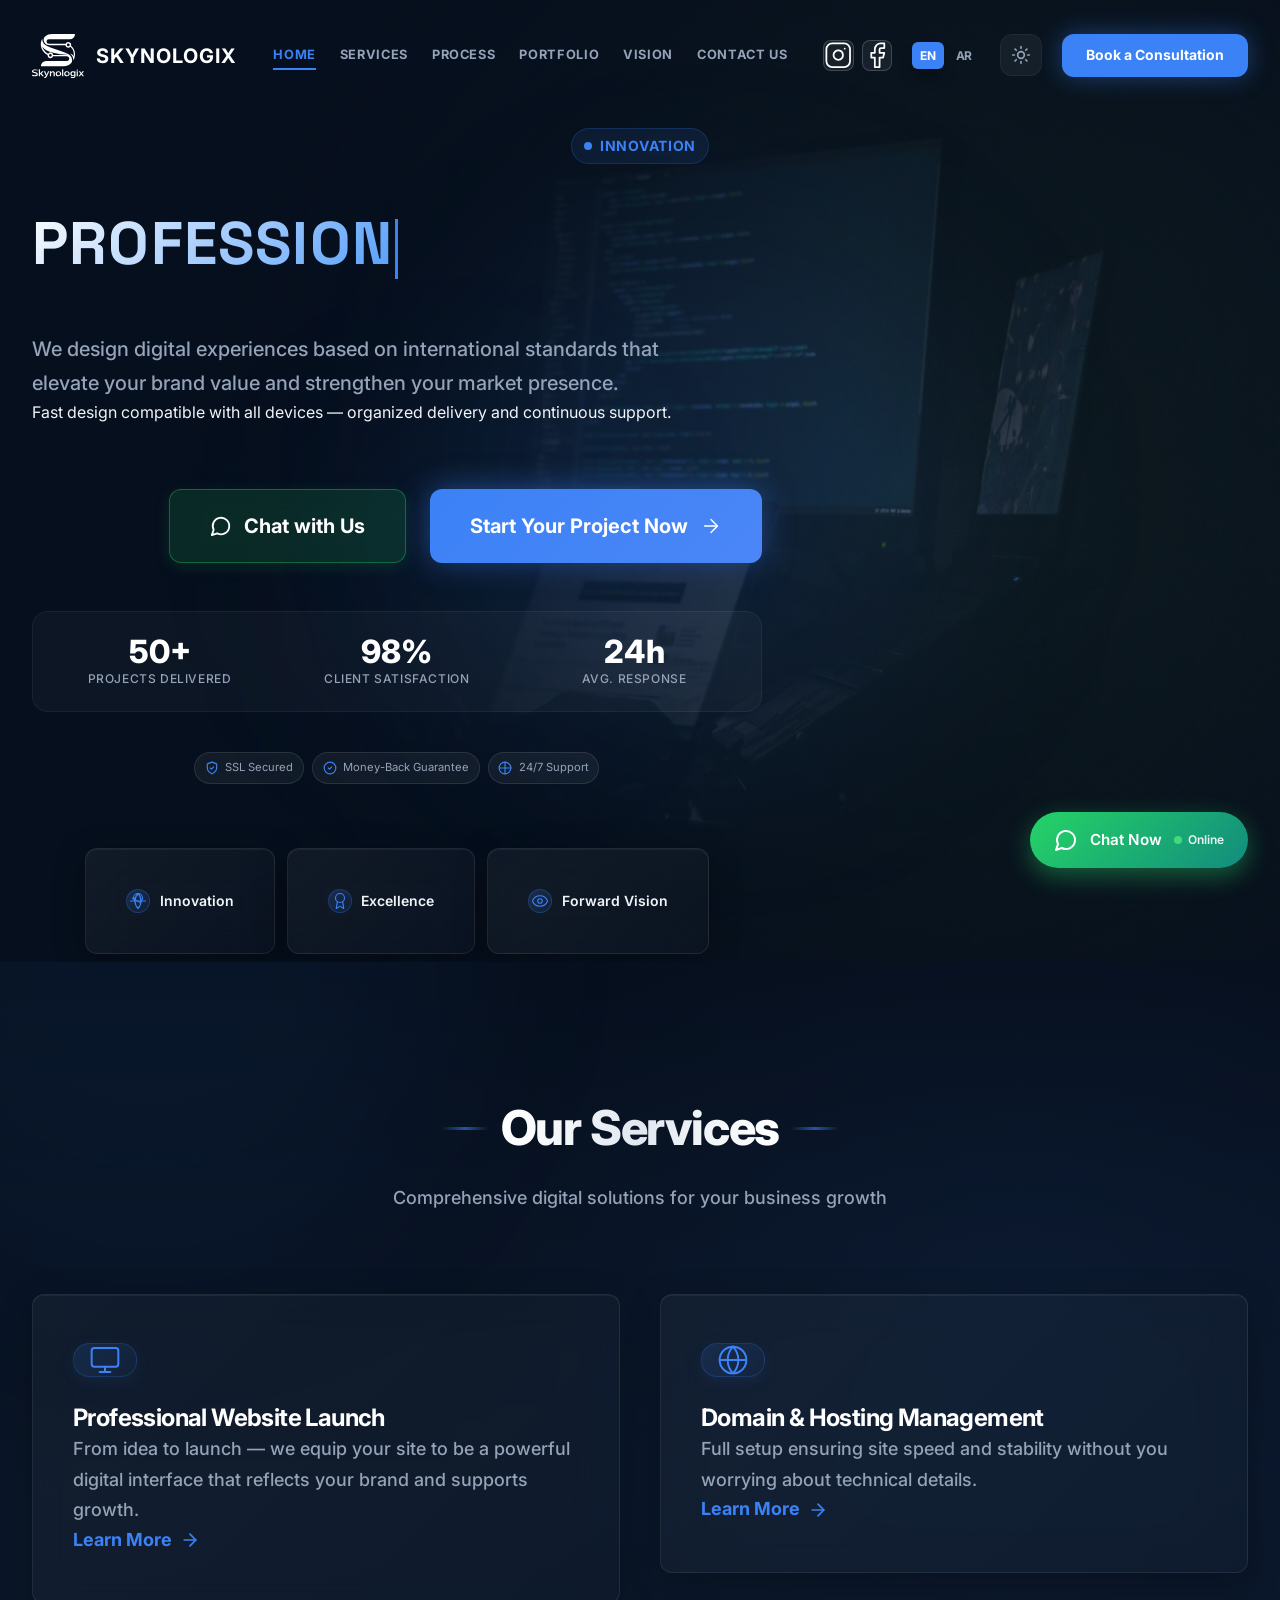
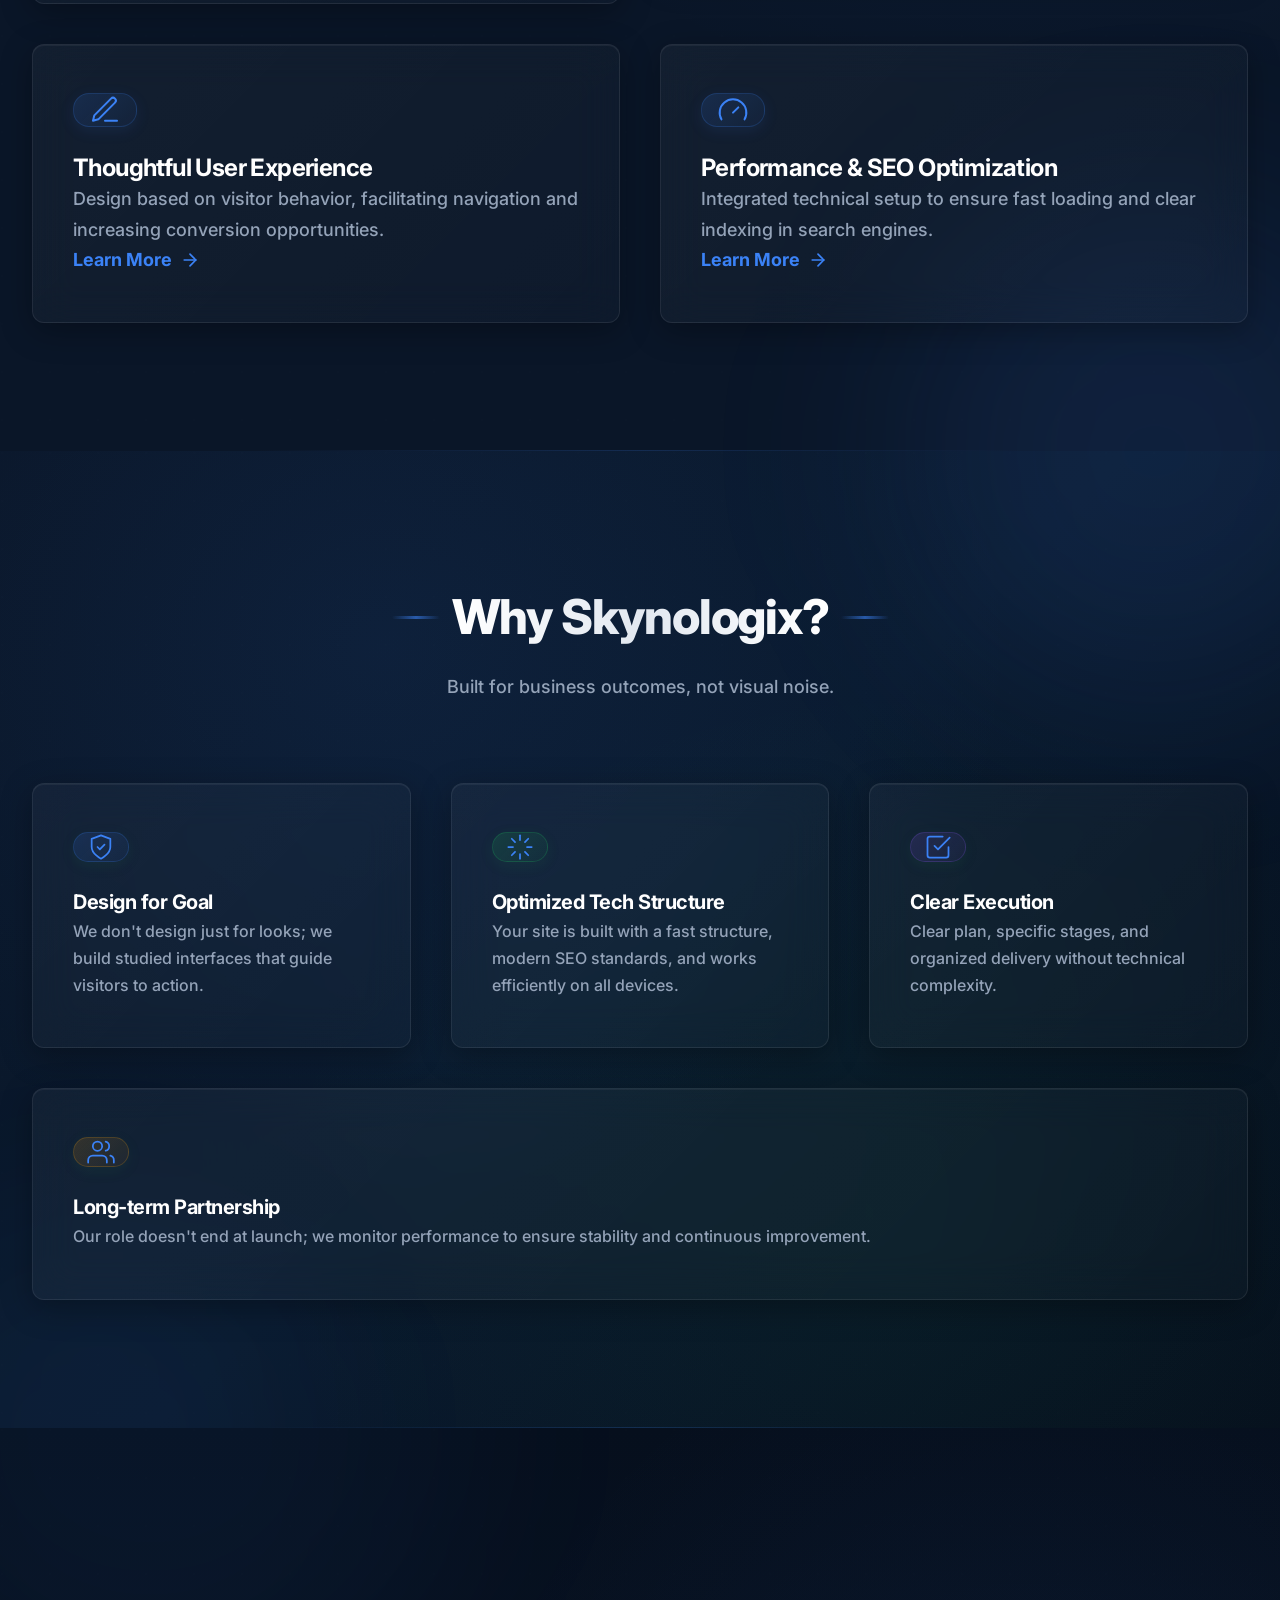
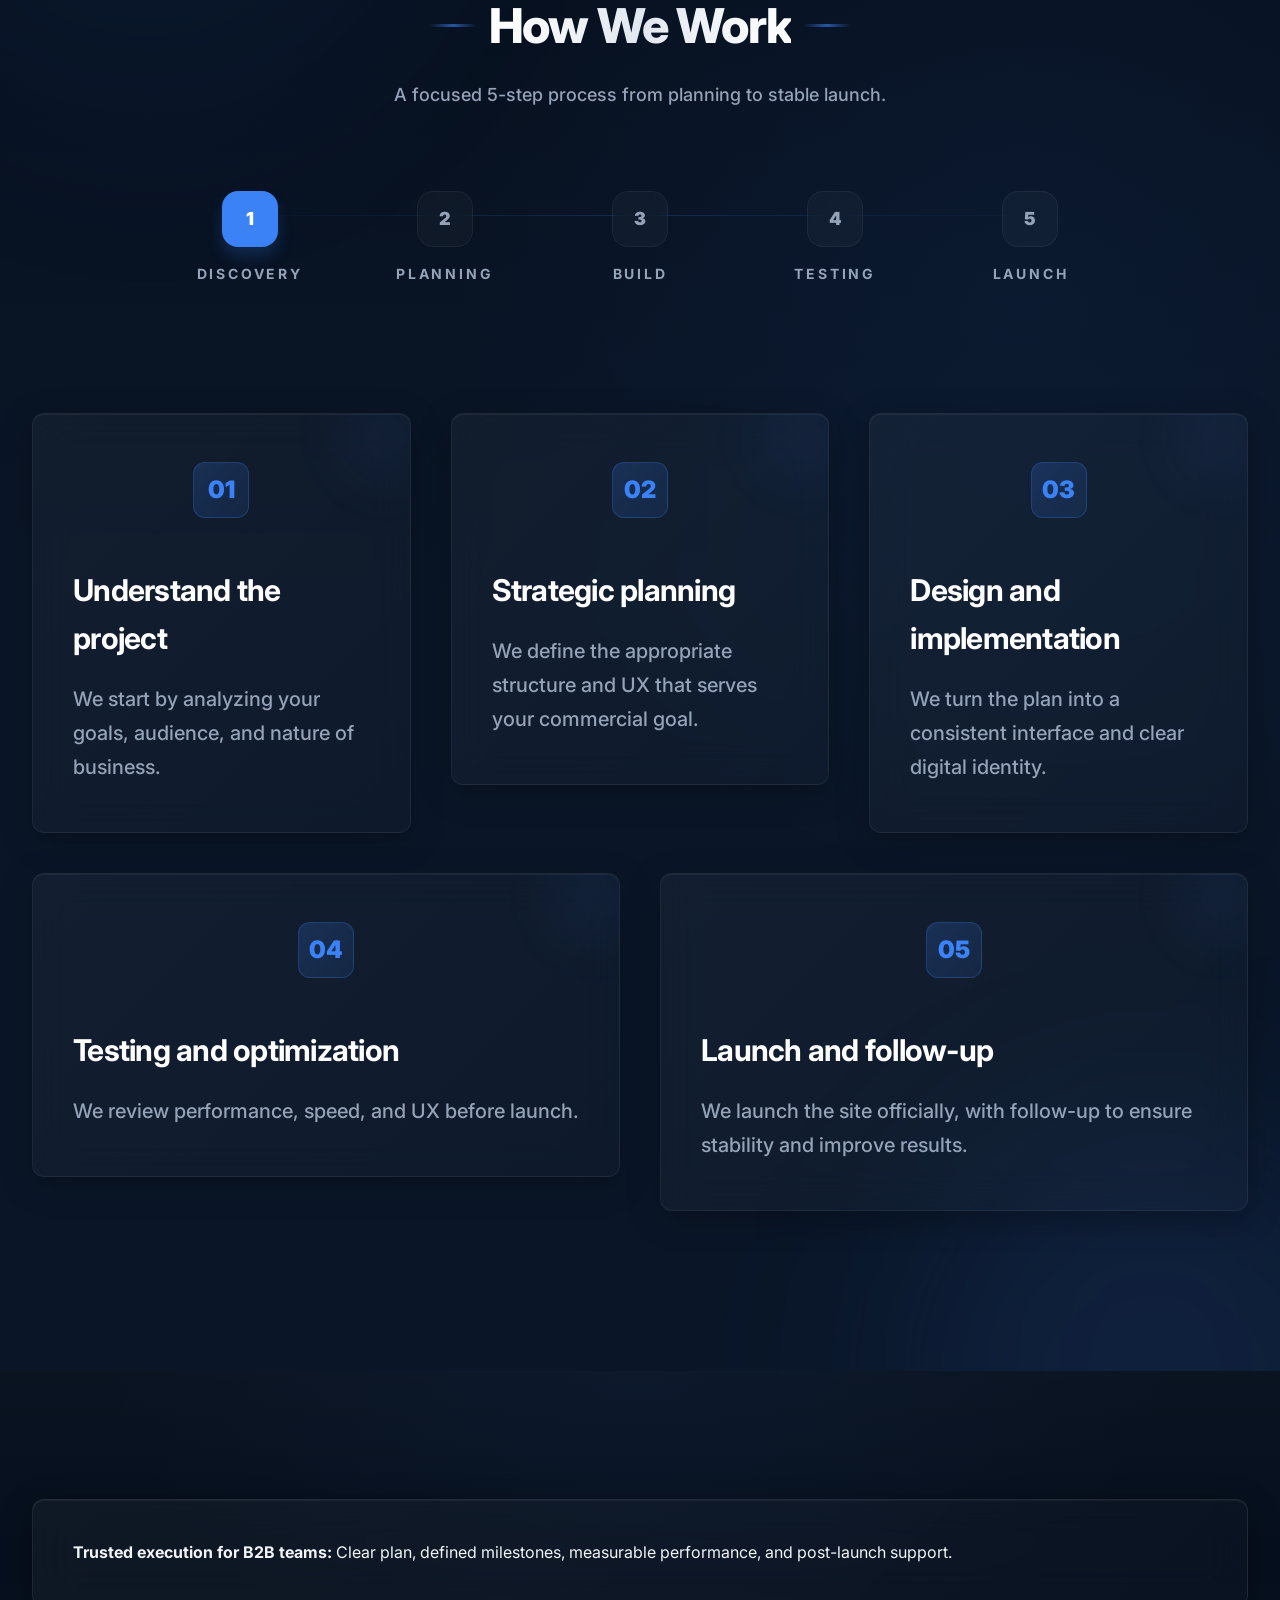
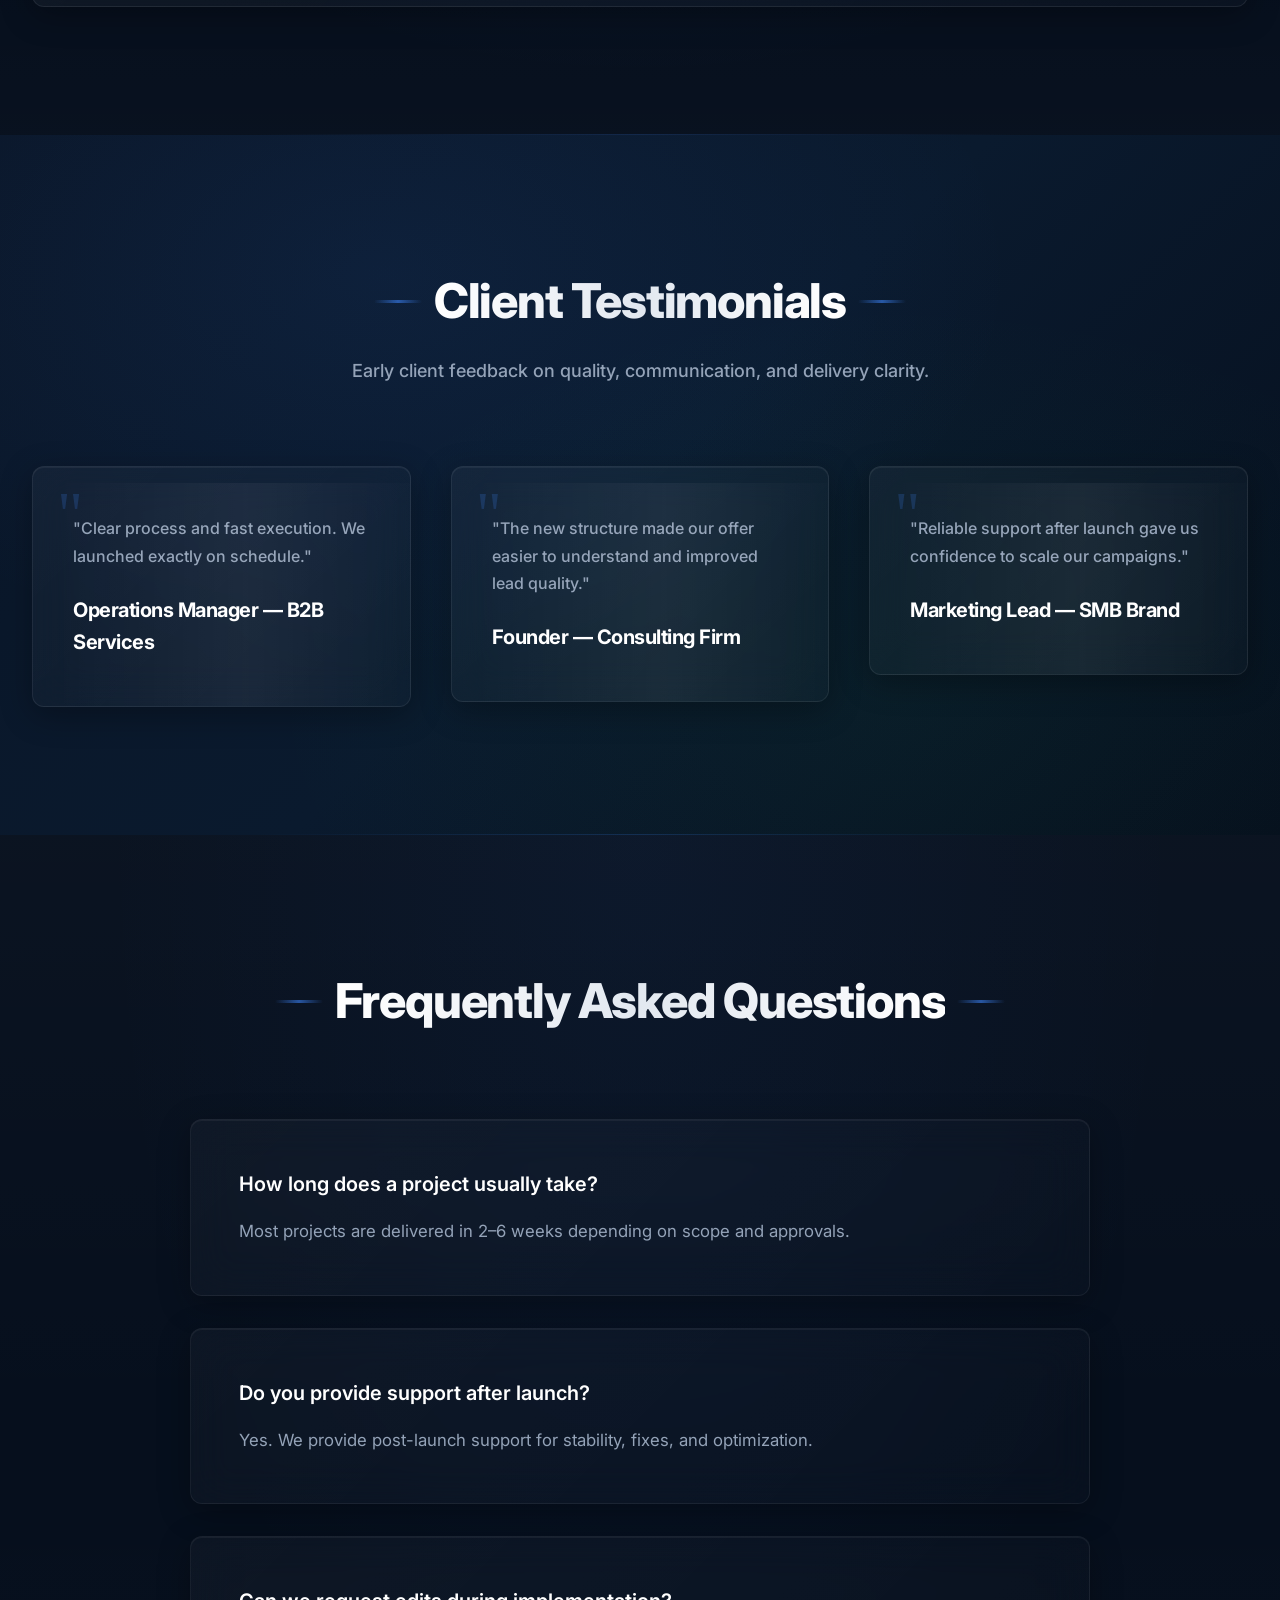
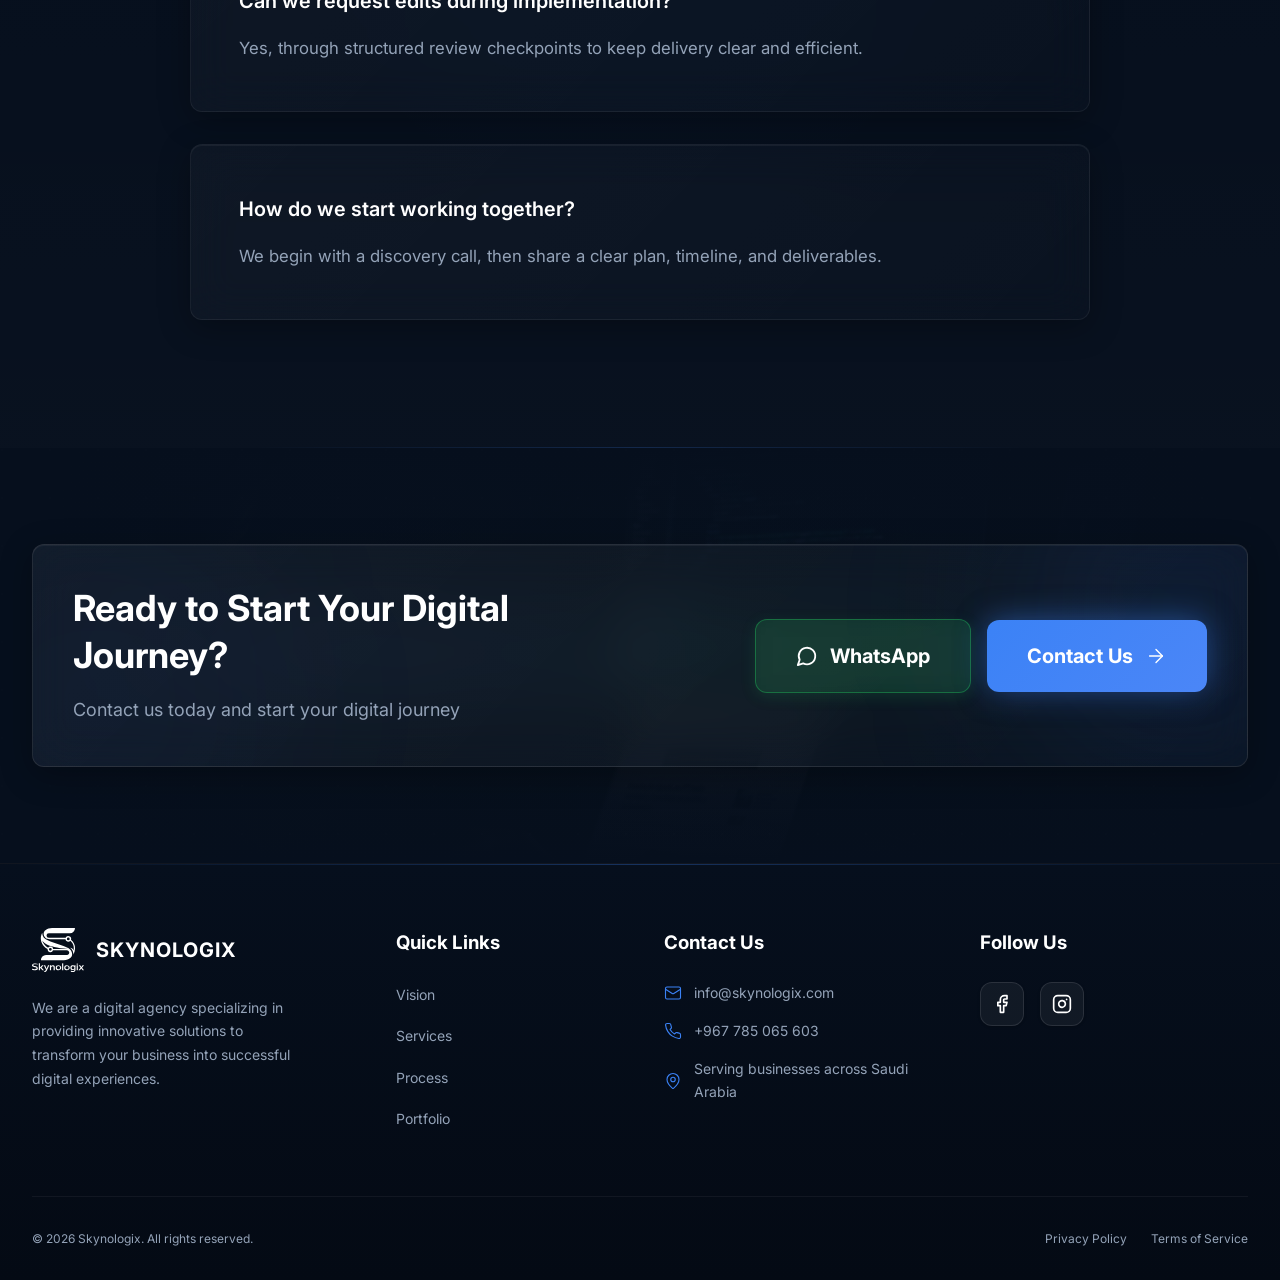
==== index.html @ 184599f1 "perf: optimize font loading and improve mobile navbar/hero responsiveness - Add preconnect links for" ====
<!DOCTYPE html>
<html lang="en" dir="ltr" class="dark">

<head>
  <meta charset="UTF-8">
  <meta name="viewport" content="width=device-width, initial-scale=1.0">
  <title>Skynologix | Professional Digital Solutions for Saudi Businesses</title>
  <meta name="description"
    content="Build your digital presence with a professional website that combines smart design, fast performance, and seamless user experience">
  <meta name="robots" content="index, follow">
  <link rel="canonical" href="https://skynologix.com/en">
  <link rel="alternate" hreflang="ar" href="https://skynologix.com/ar">
  <link rel="alternate" hreflang="en" href="https://skynologix.com/en">
  <link rel="alternate" hreflang="x-default" href="https://skynologix.com/en">
  <!-- Open Graph -->
  <meta property="og:title" content="Skynologix | Professional Digital Solutions for Saudi Businesses">
  <meta property="og:description"
    content="Build your digital presence with a professional website that combines smart design, fast performance, and seamless user experience">
  <meta property="og:url" content="https://skynologix.com/en">
  <meta property="og:site_name" content="Skynologix">
  <meta property="og:locale" content="en_US">
  <meta property="og:type" content="website">
  <!-- Twitter -->
  <meta name="twitter:card" content="summary_large_image">
  <meta name="twitter:title" content="Skynologix | Professional Digital Solutions for Saudi Businesses">
  <meta name="twitter:description"
    content="Build your digital presence with a professional website that combines smart design, fast performance, and seamless user experience">
  <!-- Favicon -->
  <link rel="icon" type="image/svg+xml" href="assets/logo.svg">
  <link rel="manifest" href="manifest.json">
  <meta name="theme-color" content="#060f1d">
  <link rel="preconnect" href="https://fonts.googleapis.com">
  <link rel="preconnect" href="https://fonts.gstatic.com" crossorigin>
  <link
    href="https://fonts.googleapis.com/css2?family=Inter:wght@400;500;600;700;800;900&family=Space+Grotesk:wght@400;500;700&family=Noto+Sans+Arabic:wght@400;500;700&family=Tajawal:wght@400;500;700;800;900&display=swap"
    rel="stylesheet">
  <!-- Styles -->
  <link rel="stylesheet" href="css/styles.css">
  <!-- Structured Data -->
  <script type="application/ld+json">
  {"@context":"https://schema.org","@type":"Organization","name":"Skynologix","url":"https://skynologix.com","logo":"https://skynologix.com/logo.svg","contactPoint":{"@type":"ContactPoint","email":"info@skynologix.com","contactType":"customer service","areaServed":"SA","availableLanguage":["Arabic","English"]},"sameAs":["https://instagram.com/skynologix","https://facebook.com/skynologix"]}
  </script>
  <!-- Google tag (gtag.js) -->
  <script async src="https://www.googletagmanager.com/gtag/js?id=G-XN68BLTGCB"></script>
  <script>
    window.dataLayer = window.dataLayer || [];
    function gtag() { dataLayer.push(arguments); }
    gtag('js', new Date());
    gtag('config', 'G-XN68BLTGCB');
  </script>
</head>

<body>

  <!-- Scroll Progress Indicator -->
  <div class="scroll-progress" id="scroll-progress"></div>

  <!-- Cursor Following Glow -->
  <div class="hero-cursor-glow" id="cursor-glow"></div>

  <!-- ===== NAVBAR ===== -->
  <header id="navbar" class="navbar">
    <nav class="container">
      <div class="navbar-inner">
        <!-- Logo -->
        <a href="index.html" class="logo-link">
          <img class="theme-logo" src="assets/logo-white.svg" data-dark="assets/logo-white.svg"
            data-light="assets/logo-dark.svg" alt="Skynologix" width="45" height="45">
          <div class="logo-text">
            <span class="brand">SKYNOLOGIX</span>
          </div>
        </a>

        <!-- Desktop Nav -->
        <div class="nav-links">
          <a href="index.html" class="nav-link" data-content="navbar.home">Home</a>
          <a href="services.html" class="nav-link" data-content="navbar.services">Services</a>
          <a href="how-it-works.html" class="nav-link" data-content="navbar.process">Process</a>
          <a href="portfolio.html" class="nav-link" data-content="navbar.portfolio">Portfolio</a>
          <a href="about.html" class="nav-link" data-content="navbar.vision">Vision</a>
          <a href="contact.html" class="nav-link" data-content="navbar.contact">Contact Us</a>
        </div>

        <!-- Actions -->
        <div class="nav-actions">
          <!-- Socials (Desktop) -->
          <div class="header-social">
            <a href="https://instagram.com/skynologix" target="_blank" rel="noopener noreferrer"
              class="social-icon-link" aria-label="Instagram">
              <svg viewBox="0 0 24 24" fill="none" stroke="currentColor" stroke-width="2" stroke-linecap="round"
                stroke-linejoin="round">
                <rect width="20" height="20" x="2" y="2" rx="5" ry="5" />
                <path d="M16 11.37A4 4 0 1 1 12.63 8 4 4 0 0 1 16 11.37z" />
                <line x1="17.5" x2="17.51" y1="6.5" y2="6.5" />
              </svg>
            </a>
            <a href="https://facebook.com/skynologix" target="_blank" rel="noopener noreferrer" class="social-icon-link"
              aria-label="Facebook">
              <svg viewBox="0 0 24 24" fill="none" stroke="currentColor" stroke-width="2" stroke-linecap="round"
                stroke-linejoin="round">
                <path d="M18 2h-3a5 5 0 0 0-5 5v3H7v4h3v8h4v-8h3l1-4h-4V7a1 1 0 0 1 1-1h3z" />
              </svg>
            </a>
          </div>
          <!-- Language Toggle -->
          <div class="lang-toggle">
            <a href="index.html" class="lang-btn active">EN</a>
            <a href="ar/index.html" class="lang-btn">AR</a>
          </div>
          <!-- Theme Toggle -->
          <button id="theme-toggle" class="theme-toggle" aria-label="Toggle theme">
            <svg id="icon-sun" viewBox="0 0 24 24" fill="none" stroke="currentColor" stroke-width="2"
              stroke-linecap="round" stroke-linejoin="round">
              <circle cx="12" cy="12" r="4" />
              <path d="M12 2v2" />
              <path d="M12 20v2" />
              <path d="m4.93 4.93 1.41 1.41" />
              <path d="m17.66 17.66 1.41 1.41" />
              <path d="M2 12h2" />
              <path d="M20 12h2" />
              <path d="m6.34 17.66-1.41 1.41" />
              <path d="m19.07 4.93-1.41 1.41" />
            </svg>
            <svg id="icon-moon" style="display:none" viewBox="0 0 24 24" fill="none" stroke="currentColor"
              stroke-width="2" stroke-linecap="round" stroke-linejoin="round">
              <path d="M12 3a6 6 0 0 0 9 9 9 9 0 1 1-9-9Z" />
            </svg>
          </button>
          <!-- CTA -->
          <a href="contact.html" class="nav-cta" data-content="navbar.cta">Book a Consultation</a>
          <!-- Mobile Toggle -->
          <button id="menu-toggle" class="menu-toggle mobile-menu-btn" aria-label="Toggle menu">
            <svg id="icon-menu" viewBox="0 0 24 24" fill="none" stroke="currentColor" stroke-width="2"
              stroke-linecap="round">
              <line x1="4" x2="20" y1="12" y2="12" />
              <line x1="4" x2="20" y1="6" y2="6" />
              <line x1="4" x2="20" y1="18" y2="18" />
            </svg>
            <svg id="icon-x" style="display:none" viewBox="0 0 24 24" fill="none" stroke="currentColor" stroke-width="2"
              stroke-linecap="round">
              <path d="M18 6 6 18" />
              <path d="m6 6 12 12" />
            </svg>
          </button>
        </div>
      </div>

      <!-- Mobile Menu -->
      <div id="mobile-menu" class="mobile-menu">
        <a href="index.html" data-content="navbar.home">Home</a>
        <a href="services.html" data-content="navbar.services">Services</a>
        <a href="how-it-works.html" data-content="navbar.process">Process</a>
        <a href="portfolio.html" data-content="navbar.portfolio">Portfolio</a>
        <a href="about.html" data-content="navbar.vision">Vision</a>
        <a href="contact.html" data-content="navbar.contact">Contact Us</a>
        <a href="contact.html" class="mobile-cta" data-content="navbar.mobile_cta">Talk to Us</a>
      </div>
    </nav>
  </header>

  <!-- ===== HERO ===== -->
  <section class="hero">
    <div class="hero-bg">
      <img src="assets/hero-bg.jpg" alt="Futuristic digital technology background" loading="eager">
      <div class="hero-overlay"></div>
      <div class="mesh-pattern hero-mesh"></div>
      <div class="floating-glow animate-float"
        style="top:25%;right:25%;width:500px;height:500px;background:rgba(59,130,246,0.1)"></div>
      <div class="floating-glow animate-float"
        style="bottom:25%;left:25%;width:300px;height:300px;background:rgba(59,130,246,0.05);animation-delay:-3s"></div>
    </div>

    <div class="hero-content">
      <div class="hero-badge-wrapper reveal" data-delay="0">
        <div class="hero-badge">
          <span class="ping"></span>
          <span data-content="hero.badge">Innovation</span>
        </div>
      </div>
      <div class="hero-inner" style="margin-right:auto">
        <div class="reveal" data-delay="0">
          <h1 class="en gradient-text typing-text"
            data-typing='["Professional Web & E-commerce Solutions","We Power SME Growth","Solutions That Drive Sales"]'
            data-typing-delay="3000">
            Professional Web & E-commerce Solutions<span class="typing-cursor"></span>
          </h1>
        </div>

        <div class="reveal" data-delay="200">
          <p class="hero-subtitle en" data-content="hero.subtitle">We design digital experiences based on international
            standards that elevate your
            brand value and strengthen your market presence.</p>
        </div>
        <p class="hero-note" data-content="hero.note">Fast design compatible with all devices — organized delivery and
          continuous support.</p>

        <div class="reveal hero-ctas" data-delay="400">
          <a href="contact.html" class="btn-primary">
            <span data-content="hero.cta_primary">Start Your Project Now</span>
            <svg viewBox="0 0 24 24" fill="none" stroke="currentColor" stroke-width="2" stroke-linecap="round"
              stroke-linejoin="round">
              <path d="M5 12h14" />
              <path d="m12 5 7 7-7 7" />
            </svg>
          </a>
          <a href="https://wa.me/967785065603?text=%D9%85%D8%B1%D8%AD%D8%A8%D9%8B%D8%A7" target="_blank"
            rel="noopener noreferrer" class="btn-whatsapp">
            <svg viewBox="0 0 24 24" fill="none" stroke="currentColor" stroke-width="2" stroke-linecap="round"
              stroke-linejoin="round">
              <path d="M7.9 20A9 9 0 1 0 4 16.1L2 22Z" />
            </svg>
            <span data-content="hero.cta_secondary">Chat with Us</span>
          </a>
        </div>

        <!-- Animated Stats -->
        <div class="stats-section reveal" data-delay="500">
          <div class="stat-item">
            <div class="stat-number" data-target="50" data-suffix="+">0</div>
            <div class="stat-label">Projects Delivered</div>
          </div>
          <div class="stat-item">
            <div class="stat-number" data-target="98" data-suffix="%">0</div>
            <div class="stat-label">Client Satisfaction</div>
          </div>
          <div class="stat-item">
            <div class="stat-number" data-target="24" data-suffix="h">0</div>
            <div class="stat-label">Avg. Response</div>
          </div>
        </div>

        <!-- Trust Seals -->
        <div class="trust-seals reveal" data-delay="600">
          <div class="trust-seal">
            <svg viewBox="0 0 24 24" fill="none" stroke="currentColor" stroke-width="2" stroke-linecap="round"
              stroke-linejoin="round">
              <path d="M12 22s8-4 8-10V5l-8-3-8 3v7c0 6 8 10 8 10" />
              <path d="m9 12 2 2 4-4" />
            </svg>
            <span>SSL Secured</span>
          </div>
          <div class="trust-seal">
            <svg viewBox="0 0 24 24" fill="none" stroke="currentColor" stroke-width="2" stroke-linecap="round"
              stroke-linejoin="round">
              <circle cx="12" cy="12" r="10" />
              <path d="m9 12 2 2 4-4" />
            </svg>
            <span>Money-Back Guarantee</span>
          </div>
          <div class="trust-seal">
            <svg viewBox="0 0 24 24" fill="none" stroke="currentColor" stroke-width="2" stroke-linecap="round"
              stroke-linejoin="round">
              <path d="M12 2v20" />
              <path d="M2 12h20" />
              <circle cx="12" cy="12" r="10" />
            </svg>
            <span>24/7 Support</span>
          </div>
        </div>

        <!-- Feature Badges -->
        <div class="hero-badges">
          <div class="reveal hero-badge-card glass-card" data-delay="600">
            <div class="icon-box">
              <svg viewBox="0 0 24 24" fill="none" stroke="currentColor" stroke-width="2" stroke-linecap="round"
                stroke-linejoin="round">
                <path
                  d="M15 14c.2-1 .7-1.7 1.5-2.5 1-.9 1.5-2.2 1.5-3.5A6 6 0 0 0 6 8c0 1 .2 2.2 1.5 3.5.71-.84.7-2.13-.09-2.91a2.18 2.18 0 0 0-2.91-.09z" />
                <path d="M12 2a14.5 14.5 0 0 0 0 20 14.5 14.5 0 0 0 0-20" />
                <path d="M2 12h20" />
              </svg>
            </div>
            <h3 data-content="hero.badge_1">Innovation</h3>
          </div>
          <div class="reveal hero-badge-card glass-card" data-delay="700">
            <div class="icon-box">
              <svg viewBox="0 0 24 24" fill="none" stroke="currentColor" stroke-width="2" stroke-linecap="round"
                stroke-linejoin="round">
                <path
                  d="m15.477 12.89 1.515 8.526a.5.5 0 0 1-.81.47l-3.58-2.687a1 1 0 0 0-1.197 0l-3.586 2.686a.5.5 0 0 1-.329.124.5.5 0 0 1-.481-.593l1.515-8.526" />
                <circle cx="12" cy="8" r="6" />
              </svg>
            </div>
            <h3 data-content="hero.badge_2">Excellence</h3>
          </div>
          <div class="reveal hero-badge-card glass-card" data-delay="800">
            <div class="icon-box">
              <svg viewBox="0 0 24 24" fill="none" stroke="currentColor" stroke-width="2" stroke-linecap="round"
                stroke-linejoin="round">
                <path
                  d="M2.062 12.348a1 1 0 0 1 0-.696 10.75 10.75 0 0 1 19.876 0 1 1 0 0 1 0 .696 10.75 10.75 0 0 1-19.876 0" />
                <circle cx="12" cy="12" r="3" />
              </svg>
            </div>
            <h3 data-content="hero.badge_3">Forward Vision</h3>
          </div>
        </div>
      </div>
    </div>
  </section>

  <!-- ===== SERVICES PREVIEW ===== -->
  <section class="section bg-primary" style="position:relative;overflow:hidden">
    <div class="mesh-pattern" style="position:absolute;inset:0;opacity:.05"></div>
    <div class="floating-glow animate-float"
      style="top:0;left:0;width:600px;height:600px;background:rgba(59,130,246,0.05);transform:translate(-25%,-50%)">
    </div>
    <div class="floating-glow animate-float"
      style="bottom:0;right:0;width:500px;height:500px;background:rgba(59,130,246,0.1);transform:translate(25%,50%);animation-delay:-3s">
    </div>

    <div class="container" style="position:relative;z-index:10">
      <div class="reveal">
        <div class="section-heading">
          <div class="heading-row">
            <div class="line"></div>
            <h2 data-content="services.title">Our Services</h2>
            <div class="line"></div>
          </div>
          <p data-content="services.subtitle">Comprehensive digital solutions for your business growth</p>
        </div>
      </div>

      <div class="grid-2">
        <div class="reveal feature-card glass-card glass-card-hover" data-delay="0">
          <div class="icon-box">
            <svg viewBox="0 0 24 24" fill="none" stroke="currentColor" stroke-width="2" stroke-linecap="round"
              stroke-linejoin="round">
              <rect width="20" height="14" x="2" y="3" rx="2" />
              <line x1="8" x2="16" y1="21" y2="21" />
              <line x1="12" x2="12" y1="17" y2="21" />
            </svg>
          </div>
          <div>
            <h3 data-content="services.card1_title">Professional Website Launch</h3>
            <p data-content="services.card1_desc">From idea to launch — we equip your site to be a powerful digital
              interface that reflects your brand and supports growth.</p>
            <a href="services.html" class="learn-more">
              <span data-content="services.card1_link">Learn More</span>
              <svg viewBox="0 0 24 24" fill="none" stroke="currentColor" stroke-width="2" stroke-linecap="round"
                stroke-linejoin="round">
                <path d="M5 12h14" />
                <path d="m12 5 7 7-7 7" />
              </svg>
            </a>
          </div>
        </div>
        <div class="reveal feature-card glass-card glass-card-hover" data-delay="100">
          <div class="icon-box">
            <svg viewBox="0 0 24 24" fill="none" stroke="currentColor" stroke-width="2" stroke-linecap="round"
              stroke-linejoin="round">
              <circle cx="12" cy="12" r="10" />
              <path d="M12 2a14.5 14.5 0 0 0 0 20 14.5 14.5 0 0 0 0-20" />
              <path d="M2 12h20" />
            </svg>
          </div>
          <div>
            <h3 data-content="services.card2_title">Domain & Hosting Management</h3>
            <p data-content="services.card2_desc">Full setup ensuring site speed and stability without you worrying
              about technical details.</p>
            <a href="services.html" class="learn-more">
              <span data-content="services.card2_link">Learn More</span>
              <svg viewBox="0 0 24 24" fill="none" stroke="currentColor" stroke-width="2" stroke-linecap="round"
                stroke-linejoin="round">
                <path d="M5 12h14" />
                <path d="m12 5 7 7-7 7" />
              </svg>
            </a>
          </div>
        </div>
        <div class="reveal feature-card glass-card glass-card-hover" data-delay="200">
          <div class="icon-box">
            <svg viewBox="0 0 24 24" fill="none" stroke="currentColor" stroke-width="2" stroke-linecap="round"
              stroke-linejoin="round">
              <path d="M12 20h9" />
              <path d="M16.5 3.5a2.12 2.12 0 0 1 3 3L7 19l-4 1 1-4Z" />
            </svg>
          </div>
          <div>
            <h3 data-content="services.card3_title">Thoughtful User Experience</h3>
            <p data-content="services.card3_desc">Design based on visitor behavior, facilitating navigation and
              increasing conversion opportunities.</p>
            <a href="services.html" class="learn-more">
              <span data-content="services.card3_link">Learn More</span>
              <svg viewBox="0 0 24 24" fill="none" stroke="currentColor" stroke-width="2" stroke-linecap="round"
                stroke-linejoin="round">
                <path d="M5 12h14" />
                <path d="m12 5 7 7-7 7" />
              </svg>
            </a>
          </div>
        </div>
        <div class="reveal feature-card glass-card glass-card-hover" data-delay="300">
          <div class="icon-box">
            <svg viewBox="0 0 24 24" fill="none" stroke="currentColor" stroke-width="2" stroke-linecap="round"
              stroke-linejoin="round">
              <path d="m12 14 4-4" />
              <path d="M3.34 19a10 10 0 1 1 17.32 0" />
            </svg>
          </div>
          <div>
            <h3 data-content="services.card4_title">Performance & SEO Optimization</h3>
            <p data-content="services.card4_desc">Integrated technical setup to ensure fast loading and clear indexing
              in search engines.</p>
            <a href="services.html" class="learn-more">
              <span data-content="services.card4_link">Learn More</span>
              <svg viewBox="0 0 24 24" fill="none" stroke="currentColor" stroke-width="2" stroke-linecap="round"
                stroke-linejoin="round">
                <path d="M5 12h14" />
                <path d="m12 5 7 7-7 7" />
              </svg>
            </a>
          </div>
        </div>
      </div>
    </div>
  </section>

  <!-- ===== WHY SKYNOLOGIX ===== -->
  <section class="section bg-navy" style="position:relative;overflow:hidden">
    <div class="mesh-pattern" style="position:absolute;inset:0;opacity:.05"></div>
    <div class="floating-glow animate-float"
      style="top:0;right:0;width:500px;height:500px;background:rgba(59,130,246,0.1);transform:translate(25%,-50%)">
    </div>
    <div class="floating-glow animate-float"
      style="bottom:0;left:0;width:400px;height:400px;background:rgba(59,130,246,0.05);transform:translate(-25%,50%);animation-delay:-3s">
    </div>

    <div class="container" style="position:relative;z-index:10">
      <div class="reveal">
        <div class="section-heading">
          <div class="heading-row">
            <div class="line"></div>
            <h2 data-content="why_us.title">Why Skynologix?</h2>
            <div class="line"></div>
          </div>
          <p data-content="why_us.subtitle">Built for business outcomes, not visual noise.</p>
        </div>
      </div>

      <div class="grid-4">
        <div class="reveal small-card glass-card glass-card-hover" data-delay="0">
          <div class="icon-box">
            <svg viewBox="0 0 24 24" fill="none" stroke="currentColor" stroke-width="2" stroke-linecap="round"
              stroke-linejoin="round">
              <path d="M12 22s8-4 8-10V5l-8-3-8 3v7c0 6 8 10 8 10" />
              <path d="m9 12 2 2 4-4" />
            </svg>
          </div>
          <div>
            <h3 data-content="why_us.card1_title">Design for Goal</h3>
            <p data-content="why_us.card1_desc">We don't design just for looks; we build studied interfaces that guide
              visitors to action.</p>
          </div>
        </div>
        <div class="reveal small-card glass-card glass-card-hover" data-delay="100">
          <div class="icon-box">
            <svg viewBox="0 0 24 24" fill="none" stroke="currentColor" stroke-width="2" stroke-linecap="round"
              stroke-linejoin="round">
              <path d="M12 2v4" />
              <path d="M12 18v4" />
              <path d="M4.93 4.93 7.76 7.76" />
              <path d="M16.24 16.24 19.07 19.07" />
              <path d="M2 12h4" />
              <path d="M18 12h4" />
              <path d="M4.93 19.07 7.76 16.24" />
              <path d="M16.24 7.76 19.07 4.93" />
            </svg>
          </div>
          <div>
            <h3 data-content="why_us.card2_title">Optimized Tech Structure</h3>
            <p data-content="why_us.card2_desc">Your site is built with a fast structure, modern SEO standards, and
              works efficiently on all devices.</p>
          </div>
        </div>
        <div class="reveal small-card glass-card glass-card-hover" data-delay="200">
          <div class="icon-box">
            <svg viewBox="0 0 24 24" fill="none" stroke="currentColor" stroke-width="2" stroke-linecap="round"
              stroke-linejoin="round">
              <path d="M9 11l3 3L22 4" />
              <path d="M21 12v7a2 2 0 0 1-2 2H5a2 2 0 0 1-2-2V5a2 2 0 0 1 2-2h11" />
            </svg>
          </div>
          <div>
            <h3 data-content="why_us.card3_title">Clear Execution</h3>
            <p data-content="why_us.card3_desc">Clear plan, specific stages, and organized delivery without technical
              complexity.</p>
          </div>
        </div>
        <div class="reveal small-card glass-card glass-card-hover" data-delay="300">
          <div class="icon-box">
            <svg viewBox="0 0 24 24" fill="none" stroke="currentColor" stroke-width="2" stroke-linecap="round"
              stroke-linejoin="round">
              <path d="M17 21v-2a4 4 0 0 0-4-4H5a4 4 0 0 0-4 4v2" />
              <circle cx="9" cy="7" r="4" />
              <path d="M23 21v-2a4 4 0 0 0-3-3.87" />
              <path d="M16 3.13a4 4 0 0 1 0 7.75" />
            </svg>
          </div>
          <div>
            <h3 data-content="why_us.card4_title">Long-term Partnership</h3>
            <p data-content="why_us.card4_desc">Our role doesn't end at launch; we monitor performance to ensure
              stability and continuous improvement.</p>
          </div>
        </div>
      </div>
    </div>
  </section>

  <!-- ===== PROCESS ===== -->
  <section class="section-lg bg-primary" style="position:relative;overflow:hidden">
    <div class="mesh-pattern" style="position:absolute;inset:0;opacity:.05"></div>
    <div class="floating-glow animate-pulse"
      style="top:0;left:0;width:600px;height:600px;background:rgba(59,130,246,0.05);transform:translate(-25%,-50%)">
    </div>
    <div class="floating-glow"
      style="bottom:0;right:0;width:500px;height:500px;background:rgba(59,130,246,0.1);transform:translate(25%,50%)">
    </div>

    <div class="container" style="position:relative;z-index:10">
      <div class="section-heading">
        <div class="heading-row">
          <div class="line"></div>
          <h2 data-content="process.title">How We Work</h2>
          <div class="line"></div>
        </div>
        <p data-content="process.subtitle">A focused 5-step process from planning to stable launch.</p>
      </div>

      <!-- Stepper -->
      <div class="stepper">
        <div class="stepper-line"></div>
        <div class="grid-6">
          <div class="stepper-item">
            <div class="stepper-num">1</div>
            <span class="stepper-label" data-content="process.step1_label">Discovery</span>
          </div>
          <div class="stepper-item">
            <div class="stepper-num">2</div>
            <span class="stepper-label" data-content="process.step2_label">Planning</span>
          </div>
          <div class="stepper-item">
            <div class="stepper-num">3</div>
            <span class="stepper-label" data-content="process.step3_label">Build</span>
          </div>
          <div class="stepper-item">
            <div class="stepper-num">4</div>
            <span class="stepper-label" data-content="process.step4_label">Testing</span>
          </div>
          <div class="stepper-item">
            <div class="stepper-num">5</div>
            <span class="stepper-label" data-content="process.step5_label">Launch</span>
          </div>
        </div>
      </div>

      <!-- Step Cards -->
      <div class="grid-3">
        <div class="reveal step-card glass-card glass-card-hover" data-delay="0">
          <div class="corner-glow"></div>
          <div class="step-header">
            <div class="step-num">01</div>
            <div class="step-line"></div>
          </div>
          <h3 data-content="process.card1_title">Understand the project</h3>
          <p data-content="process.card1_desc">We start by analyzing your goals, audience, and nature of business.</p>
        </div>
        <div class="reveal step-card glass-card glass-card-hover" data-delay="100">
          <div class="corner-glow"></div>
          <div class="step-header">
            <div class="step-num">02</div>
            <div class="step-line"></div>
          </div>
          <h3 data-content="process.card2_title">Strategic planning</h3>
          <p data-content="process.card2_desc">We define the appropriate structure and UX that serves your commercial
            goal.</p>
        </div>
        <div class="reveal step-card glass-card glass-card-hover" data-delay="200">
          <div class="corner-glow"></div>
          <div class="step-header">
            <div class="step-num">03</div>
            <div class="step-line"></div>
          </div>
          <h3 data-content="process.card3_title">Design and implementation</h3>
          <p data-content="process.card3_desc">We turn the plan into a consistent interface and clear digital identity.
          </p>
        </div>
        <div class="reveal step-card glass-card glass-card-hover" data-delay="300">
          <div class="corner-glow"></div>
          <div class="step-header">
            <div class="step-num">04</div>
            <div class="step-line"></div>
          </div>
          <h3 data-content="process.card4_title">Testing and optimization</h3>
          <p data-content="process.card4_desc">We review performance, speed, and UX before launch.</p>
        </div>
        <div class="reveal step-card glass-card glass-card-hover" data-delay="400">
          <div class="corner-glow"></div>
          <div class="step-header">
            <div class="step-num">05</div>
            <div class="step-line"></div>
          </div>
          <h3 data-content="process.card5_title">Launch and follow-up</h3>
          <p data-content="process.card5_desc">We launch the site officially, with follow-up to ensure stability and
            improve results.</p>
        </div>
      </div>
    </div>
  </section>

  <section class="section section-light">
    <div class="container">
      <div class="trust-strip glass-card reveal">
        <strong data-content="trust_strip.bold">Trusted execution for B2B teams:</strong>
        <span data-content="trust_strip.text">Clear plan, defined milestones, measurable performance, and post-launch
          support.</span>
      </div>
    </div>
  </section>

  <section class="section bg-navy">
    <div class="container">
      <div class="section-heading reveal">
        <div class="heading-row">
          <div class="line"></div>
          <h2 data-content="testimonials.title">Client Testimonials</h2>
          <div class="line"></div>
        </div>
        <p data-content="testimonials.subtitle">Early client feedback on quality, communication, and delivery clarity.
        </p>
      </div>
      <div class="grid-3">
        <div class="glass-card small-card reveal">
          <p data-content="testimonials.card1_quote">"Clear process and fast execution. We launched exactly on
            schedule."</p>
          <h3 data-content="testimonials.card1_author">Operations Manager — B2B Services</h3>
        </div>
        <div class="glass-card small-card reveal" data-delay="120">
          <p data-content="testimonials.card2_quote">"The new structure made our offer easier to understand and improved
            lead quality."</p>
          <h3 data-content="testimonials.card2_author">Founder — Consulting Firm</h3>
        </div>
        <div class="glass-card small-card reveal" data-delay="240">
          <p data-content="testimonials.card3_quote">"Reliable support after launch gave us confidence to scale our
            campaigns."</p>
          <h3 data-content="testimonials.card3_author">Marketing Lead — SMB Brand</h3>
        </div>
      </div>
    </div>
  </section>

  <section class="section section-light">
    <div class="container">
      <div class="section-heading reveal">
        <div class="heading-row">
          <div class="line"></div>
          <h2 data-content="faq.title">Frequently Asked Questions</h2>
          <div class="line"></div>
        </div>
      </div>
      <div class="faq-list">
        <div class="faq-item glass-card">
          <h3 data-content="faq.q1">How long does a project usually take?</h3>
          <p data-content="faq.a1">Most projects are delivered in 2–6 weeks depending on scope and approvals.</p>
        </div>
        <div class="faq-item glass-card">
          <h3 data-content="faq.q2">Do you provide support after launch?</h3>
          <p data-content="faq.a2">Yes. We provide post-launch support for stability, fixes, and optimization.</p>
        </div>
        <div class="faq-item glass-card">
          <h3 data-content="faq.q3">Can we request edits during implementation?</h3>
          <p data-content="faq.a3">Yes, through structured review checkpoints to keep delivery clear and efficient.</p>
        </div>
        <div class="faq-item glass-card">
          <h3 data-content="faq.q4">How do we start working together?</h3>
          <p data-content="faq.a4">We begin with a discovery call, then share a clear plan, timeline, and deliverables.
          </p>
        </div>
      </div>
    </div>
  </section>

  <!-- ===== FINAL CTA ===== -->
  <section class="cta-section">
    <div class="cta-bg">
      <img src="assets/hero-bg.jpg" alt="" loading="lazy">
      <div class="cta-overlay"></div>
      <div class="mesh-pattern" style="position:absolute;inset:0;opacity:.1"></div>
    </div>

    <div class="container" style="position:relative;z-index:10">
      <div class="reveal">
        <div class="cta-card glass-card">
          <div class="cta-glow-tr"></div>
          <div class="cta-glow-bl"></div>
          <div class="cta-inner">
            <div>
              <h2 data-content="cta.title">Ready to Start Your Digital Journey?</h2>
              <p data-content="cta.text">Contact us today and start your digital journey</p>
            </div>
            <div class="cta-buttons">
              <a href="https://wa.me/967785065603?text=%D9%85%D8%B1%D8%AD%D8%A8%D9%8B%D8%A7" target="_blank"
                rel="noopener noreferrer" class="btn-whatsapp">
                <svg viewBox="0 0 24 24" fill="none" stroke="currentColor" stroke-width="2" stroke-linecap="round"
                  stroke-linejoin="round">
                  <path d="M7.9 20A9 9 0 1 0 4 16.1L2 22Z" />
                </svg>
                <span data-content="cta.btn_whatsapp">WhatsApp</span>
              </a>
              <a href="contact.html" class="btn-primary">
                <span data-content="cta.btn_contact">Contact Us</span>
                <svg viewBox="0 0 24 24" fill="none" stroke="currentColor" stroke-width="2" stroke-linecap="round"
                  stroke-linejoin="round">
                  <path d="M5 12h14" />
                  <path d="m12 5 7 7-7 7" />
                </svg>
              </a>
            </div>
          </div>
        </div>
      </div>
    </div>
  </section>

  <!-- ===== FOOTER ===== -->
  <footer class="footer">
    <div class="container">
      <div class="footer-grid">
        <!-- Brand -->
        <div class="footer-brand">
          <a href="index.html" class="logo-link" style="margin-bottom:1.5rem">
            <img class="theme-logo" src="assets/logo-white.svg" data-dark="assets/logo-white.svg"
              data-light="assets/logo-dark.svg" alt="Skynologix" width="40" height="40">
            <div class="logo-text">
              <span class="brand">SKYNOLOGIX</span>
            </div>
          </a>
          <p data-content="footer.brand_desc">We are a digital agency specializing in providing innovative solutions to
            transform your business into
            successful digital experiences.</p>
        </div>
        <!-- Quick Links -->
        <div class="footer-links" style="margin-left:3rem">
          <h3 data-content="footer.links_title">Quick Links</h3>
          <ul>
            <li><a href="about.html" data-content="navbar.vision">Vision</a></li>
            <li><a href="services.html" data-content="navbar.services">Services</a></li>
            <li><a href="how-it-works.html" data-content="navbar.process">Process</a></li>
            <li><a href="portfolio.html" data-content="navbar.portfolio">Portfolio</a></li>
          </ul>
        </div>
        <!-- Contact -->
        <div>
          <h3 data-content="footer.contact_title">Contact Us</h3>
          <ul class="footer-contact">
            <li><svg viewBox="0 0 24 24" fill="none" stroke="currentColor" stroke-width="2" stroke-linecap="round"
                stroke-linejoin="round">
                <rect width="20" height="16" x="2" y="4" rx="2" />
                <path d="m22 7-8.97 5.7a1.94 1.94 0 0 1-2.06 0L2 7" />
              </svg><a href="mailto:info@skynologix.com">info@skynologix.com</a></li>
            <li><svg viewBox="0 0 24 24" fill="none" stroke="currentColor" stroke-width="2" stroke-linecap="round"
                stroke-linejoin="round">
                <path
                  d="M22 16.92v3a2 2 0 0 1-2.18 2 19.79 19.79 0 0 1-8.63-3.07 19.5 19.5 0 0 1-6-6 19.79 19.79 0 0 1-3.07-8.67A2 2 0 0 1 4.11 2h3a2 2 0 0 1 2 1.72 12.84 12.84 0 0 0 .7 2.81 2 2 0 0 1-.45 2.11L8.09 9.91a16 16 0 0 0 6 6l1.27-1.27a2 2 0 0 1 2.11-.45 12.84 12.84 0 0 0 2.81.7A2 2 0 0 1 22 16.92z" />
              </svg><a href="tel:+967785065603">+967 785 065 603</a></li>
            <li><svg viewBox="0 0 24 24" fill="none" stroke="currentColor" stroke-width="2" stroke-linecap="round"
                stroke-linejoin="round">
                <path
                  d="M20 10c0 4.993-5.539 10.193-7.399 11.799a1 1 0 0 1-1.202 0C9.539 20.193 4 14.993 4 10a8 8 0 0 1 16 0" />
                <circle cx="12" cy="10" r="3" />
              </svg><span data-content="footer.serving">Serving businesses across Saudi Arabia</span></li>
          </ul>
        </div>
        <!-- Social -->
        <div>
          <h3 data-content="footer.follow_title">Follow Us</h3>
          <div class="footer-social"><a href="https://facebook.com/skynologix" target="_blank" rel="noopener noreferrer"
              aria-label="Facebook"><svg viewBox="0 0 24 24" fill="none" stroke="currentColor" stroke-width="2"
                stroke-linecap="round" stroke-linejoin="round">
                <path d="M18 2h-3a5 5 0 0 0-5 5v3H7v4h3v8h4v-8h3l1-4h-4V7a1 1 0 0 1 1-1h3z" />
              </svg></a><a href="https://instagram.com/skynologix" target="_blank" rel="noopener noreferrer"
              aria-label="Instagram"><svg viewBox="0 0 24 24" fill="none" stroke="currentColor" stroke-width="2"
                stroke-linecap="round" stroke-linejoin="round">
                <rect width="20" height="20" x="2" y="2" rx="5" ry="5" />
                <path d="M16 11.37A4 4 0 1 1 12.63 8 4 4 0 0 1 16 11.37z" />
                <line x1="17.5" x2="17.51" y1="6.5" y2="6.5" />
              </svg></a></div>
        </div>
      </div>
      <!-- Bottom -->
      <div class="footer-bottom">
        <p data-content="footer.rights">&copy; 2026 Skynologix. All rights reserved.</p>
        <div class="footer-bottom-links">
          <a href="#" data-content="footer.privacy">Privacy Policy</a>
          <a href="#" data-content="footer.terms">Terms of Service</a>
        </div>
      </div>
    </div>
  </footer>

  <!-- Floating WhatsApp Button -->
  <a href="https://wa.me/967785065603?text=%D9%85%D8%B1%D8%AD%D8%A8%D9%8B%D8%A7" class="floating-whatsapp"
    target="_blank" rel="noopener noreferrer">
    <svg viewBox="0 0 24 24" fill="none" stroke="currentColor" stroke-width="2" stroke-linecap="round"
      stroke-linejoin="round">
      <path d="M7.9 20A9 9 0 1 0 4 16.1L2 22Z" />
    </svg>
    <span class="floating-whatsapp-text">Chat Now</span>
    <div class="whatsapp-status">
      <span class="status-dot"></span>
      <span>Online</span>
    </div>
  </a>

  <!-- Exit Intent Modal -->
  <div class="exit-modal" id="exit-modal">
    <div class="exit-modal-content">
      <button class="exit-modal-close" id="exit-modal-close" aria-label="Close">
        <svg viewBox="0 0 24 24" fill="none" stroke="currentColor" stroke-width="2" stroke-linecap="round"
          stroke-linejoin="round">
          <path d="M18 6 6 18" />
          <path d="m6 6 12 12" />
        </svg>
      </button>
      <h3>Wait! Don't Miss Out</h3>
      <p>Get a free 15-minute strategy call to discuss your project. No commitment required.</p>
      <a href="contact.html" class="btn-primary">
        <span>Get Free Consultation</span>
        <svg viewBox="0 0 24 24" fill="none" stroke="currentColor" stroke-width="2" stroke-linecap="round"
          stroke-linejoin="round">
          <path d="M5 12h14" />
          <path d="m12 5 7 7-7 7" />
        </svg>
      </a>
    </div>
  </div>

  <!-- Scripts -->
  <script src="js/app.js" defer></script>
  <script src="js/reveal.js" defer></script>
  <script src="js/content-loader.js" defer></script>
</body>

</html>
---- css/styles.css ----
/* ===== GOOGLE FONTS ===== */


/* ===== CSS RESET ===== */
*,
*::before,
*::after {
  box-sizing: border-box;
  margin: 0;
  padding: 0
}

/* ===== DESIGN TOKENS ===== */
:root {
  --navy: #0a1628;
  --navy-light: #132040;
  --navy-dark: #060f1d;
  --accent: #3b82f6;
  --accent-light: #60a5fa;
  --silver: #e2e8f0;
  --silver-light: #f1f5f9;
  --silver-dark: #94a3b8;
  --green: #22c55e;
  --green-hover: #16a34a;
  --red: #f87171;
  --font-sans: 'Inter', system-ui, sans-serif;
  --font-arabic: 'Tajawal', 'Noto Sans Arabic', system-ui, sans-serif;
  --font-tech: 'Space Grotesk', system-ui, sans-serif;
  --max-w: 1280px;
}

/* ===== DARK THEME (default) ===== */
:root,
.dark {
  --bg-primary: #060f1d;
  --bg-secondary: #0a1628;
  --bg-card: #0f1d32;
  --bg-card-hover: #132040;
  --bg-navbar: rgba(6, 15, 29, 0.85);
  --text-primary: #f1f5f9;
  --text-secondary: #94a3b8;
  --text-muted: #64748b;
  --border-color: rgba(59, 130, 246, 0.15);
  --border-hover: rgba(59, 130, 246, 0.35);
  --glow-color: rgba(59, 130, 246, 0.08);
  --glow-hover: rgba(59, 130, 246, 0.15);
  --input-bg: #0f1d32;
  --input-border: rgba(148, 163, 184, 0.2);
}

/* ===== LIGHT THEME ===== */
.light {
  --bg-primary: #ffffff;
  --bg-secondary: #f8fafc;
  --bg-card: #ffffff;
  --bg-card-hover: #f1f5f9;
  --bg-navbar: rgba(255, 255, 255, 0.9);
  --text-primary: #0f172a;
  --text-secondary: #475569;
  --text-muted: #64748b;
  --border-color: rgba(15, 23, 42, 0.1);
  --glow-color: rgba(59, 130, 246, 0.15);
  --glow-hover: rgba(59, 130, 246, 0.25);
  --navy: #f1f5f9;
  --navy-dark: #ffffff;
  --accent: #2563eb;
  --accent-light: #3b82f6;
}

/* Light mode specific overrides */
.light .hero {
  background: linear-gradient(135deg, #f8fafc 0%, #e2e8f0 100%);
}

.light .hero-overlay {
  background: radial-gradient(circle at 70% 50%, transparent 0%, rgba(248, 250, 252, 0.9) 70%), linear-gradient(to left, transparent, rgba(255, 255, 255, 0.95) 80%) !important;
}

.light [dir="rtl"] .hero-overlay {
  background: radial-gradient(circle at 30% 50%, transparent 0%, rgba(248, 250, 252, 0.9) 70%), linear-gradient(to right, transparent, rgba(255, 255, 255, 0.95) 80%) !important;
}

.light .hero-bg img {
  opacity: 0.8;
  filter: brightness(1.1) contrast(0.95);
}

.light .hero h1,
.light .hero-badge-card h3,
.light .feature-card h3,
.light .small-card h3,
.light .value-card h3,
.light .step-card h3,
.light .ready-card h3,
.light .cta-inner h2,
.light .mv-card h3,
.light .coming-soon-card h3,
.light .contact-form-card h2,
.light .whatsapp-card h3,
.light .success-state h3,
.light .footer h3,
.light .faq-item h3,
.light .section-heading h2 {
  color: var(--text-primary);
}

.light .hero-subtitle,
.light .section-heading p,
.light .feature-card p,
.light .small-card p,
.light .value-card p,
.light .step-card p,
.light .ready-card p,
.light .mv-card p,
.light .coming-soon-card p,
.light .success-state p,
.light .faq-item p,
.light .footer-brand p,
.light .footer-links a,
.light .footer-contact li,
.light .footer-bottom p,
.light .footer-bottom-links a,
.light .stepper-label,
.light .stepper-item:not(:first-child) .stepper-num {
  color: var(--text-secondary);
}

.light .glass-card {
  background: linear-gradient(135deg, rgba(255, 255, 255, 0.9) 0%, rgba(241, 245, 249, 0.9) 100%);
  border: 1px solid rgba(15, 23, 42, 0.08);
  box-shadow: 0 4px 20px rgba(0, 0, 0, 0.08), inset 0 1px 0 rgba(255, 255, 255, 0.8);
}

.light .glass-card-hover:hover {
  background: linear-gradient(135deg, rgba(255, 255, 255, 1) 0%, rgba(241, 245, 249, 1) 100%);
  border-color: rgba(59, 130, 246, 0.3);
  box-shadow: 0 12px 40px rgba(0, 0, 0, 0.12), 0 0 30px rgba(59, 130, 246, 0.1);
}

.light .feature-card .icon-box,
.light .small-card .icon-box,
.light .value-card .icon-box,
.light .hero-badge-card .icon-box {
  background: linear-gradient(135deg, rgba(59, 130, 246, 0.1) 0%, rgba(59, 130, 246, 0.05) 100%);
  border-color: rgba(59, 130, 246, 0.15);
}

.light .hero-badge-card,
.light .hero-badge-card:hover {
  background: linear-gradient(135deg, rgba(255, 255, 255, 0.95) 0%, rgba(241, 245, 249, 0.95) 100%);
}

.light .step-card {
  background: linear-gradient(135deg, rgba(255, 255, 255, 0.9) 0%, rgba(241, 245, 249, 0.9) 100%);
}

.light .faq-item {
  background: linear-gradient(135deg, rgba(255, 255, 255, 0.8) 0%, rgba(248, 250, 252, 0.8) 100%);
}

.light .trust-strip {
  background: linear-gradient(135deg, rgba(59, 130, 246, 0.08) 0%, rgba(34, 197, 94, 0.05) 100%);
  border-color: rgba(59, 130, 246, 0.15);
}

.light .cta-section {
  background: linear-gradient(180deg, #f8fafc 0%, #e2e8f0 100%);
}

.light .cta-card {
  background: linear-gradient(135deg, rgba(255, 255, 255, 0.95) 0%, rgba(241, 245, 249, 0.95) 100%);
}

.light .bg-navy {
  background: linear-gradient(135deg, #f1f5f9 0%, #e2e8f0 50%, #f8fafc 100%);
}

.light .bg-navy::before {
  background: radial-gradient(ellipse at 30% 20%, rgba(59, 130, 246, 0.05) 0%, transparent 50%),
    radial-gradient(ellipse at 70% 80%, rgba(34, 197, 94, 0.03) 0%, transparent 50%);
}

.light .bg-primary {
  background: linear-gradient(180deg, #ffffff 0%, #f8fafc 50%, #f1f5f9 100%);
}

.light .section-light {
  background: linear-gradient(180deg, rgba(255, 255, 255, 0.5) 0%, transparent 50%, rgba(241, 245, 249, 0.5) 100%);
}

.light .section::after {
  background: linear-gradient(90deg, transparent, rgba(59, 130, 246, 0.15), transparent);
}

.light .navbar.scrolled {
  background: linear-gradient(180deg, rgba(255, 255, 255, 0.95) 0%, rgba(255, 255, 255, 0.9) 100%);
  border-color: rgba(59, 130, 246, 0.2);
  box-shadow: 0 10px 30px rgba(0, 0, 0, 0.1);
}

.light .footer {
  background: linear-gradient(180deg, #f8fafc 0%, #f1f5f9 100%);
}

.light .footer::before {
  background: linear-gradient(90deg, transparent, rgba(59, 130, 246, 0.2), transparent);
}

.light .grid-3 .glass-card.small-card::before {
  color: rgba(59, 130, 246, 0.15);
}

.light .section-heading h2 {
  background: linear-gradient(90deg, var(--text-primary) 0%, #334155 50%, var(--text-primary) 100%);
  -webkit-background-clip: text;
  -webkit-text-fill-color: transparent;
  background-clip: text;
}

.light .btn-glass {
  background: rgba(255, 255, 255, 0.8);
  border-color: rgba(59, 130, 246, 0.2);
  color: var(--accent);
}

.light .btn-glass:hover {
  background: rgba(59, 130, 246, 0.1);
}

.light .btn-outline {
  border-color: rgba(15, 23, 42, 0.2);
  color: var(--text-primary);
}

.light .btn-outline:hover {
  background: rgba(15, 23, 42, 0.05);
}

.light .page-header {
  background: linear-gradient(135deg, #f1f5f9 0%, #e2e8f0 100%);
}

.light .nav-link {
  color: var(--text-secondary);
}

.light .nav-link:hover,
.light .nav-link.active {
  color: var(--accent);
}

.light .theme-toggle {
  background: rgba(15, 23, 42, 0.05);
  border-color: rgba(15, 23, 42, 0.1);
  color: var(--text-secondary);
}

.light .menu-toggle {
  color: var(--text-primary);
}

.light .social-icon-link {
  background: rgba(15, 23, 42, 0.05);
  border-color: rgba(15, 23, 42, 0.1);
  color: var(--text-primary);
}

.light .mobile-menu a {
  color: var(--text-secondary);
}

.light .mobile-menu a:hover,
.light .mobile-menu a.active {
  color: var(--accent);
  background: rgba(59, 130, 246, 0.05);
}

/* Light mode logo/brand fixes */
.light .logo-text .brand {
  color: var(--text-primary);
}

.light .logo-link:hover .brand span {
  color: var(--text-primary);
}

.light .logo-text .city {
  color: var(--text-secondary);
}

.light .logo-link:hover .city {
  color: var(--text-primary);
}

/* ===== BASE ===== */
html {
  scroll-behavior: smooth
}

body {
  font-family: var(--font-sans);
  -webkit-font-smoothing: antialiased;
  -moz-osx-font-smoothing: grayscale;
  background: var(--bg-primary);
  color: var(--text-primary);
  transition: background-color .3s, color .3s;
  line-height: 1.6;
}

[dir="rtl"] body {
  font-family: var(--font-arabic)
}

a {
  text-decoration: none;
  color: inherit
}

img {
  max-width: 100%;
  display: block
}

ul {
  list-style: none
}

button {
  cursor: pointer;
  border: none;
  background: none;
  font: inherit
}

input,
textarea {
  font: inherit
}

/* ===== THEME TRANSITIONS ===== */
*,
*::before,
*::after {
  transition: background-color .3s, border-color .3s, color .15s
}

/* ===== SCROLLBAR ===== */
::-webkit-scrollbar {
  width: 10px
}

::-webkit-scrollbar-track {
  background: var(--bg-primary)
}

::-webkit-scrollbar-thumb {
  background: rgba(59, 130, 246, 0.1);
  border-radius: 5px;
  border: 2px solid var(--bg-primary)
}

::-webkit-scrollbar-thumb:hover {
  background: rgba(59, 130, 246, 0.3)
}

::selection {
  background: rgba(59, 130, 246, 0.3);
  color: #fff
}

/* ===== KEYFRAMES ===== */
@keyframes subtle-zoom {
  from {
    transform: scale(1.05)
  }

  to {
    transform: scale(1.15)
  }
}

@keyframes float {

  0%,
  100% {
    transform: translateY(0)
  }

  50% {
    transform: translateY(-20px)
  }
}

@keyframes ping {

  75%,
  100% {
    transform: scale(2);
    opacity: 0
  }
}

@keyframes spin {
  to {
    transform: rotate(360deg)
  }
}

@keyframes fadeInUp {
  from {
    opacity: 0;
    transform: translateY(30px) scale(.98)
  }

  to {
    opacity: 1;
    transform: translateY(0) scale(1)
  }
}

@keyframes fadeIn {
  from {
    opacity: 0
  }

  to {
    opacity: 1
  }
}

@keyframes slideDown {
  from {
    opacity: 0;
    transform: translateY(-16px)
  }

  to {
    opacity: 1;
    transform: translateY(0)
  }
}

/* ===== UTILITIES ===== */
.container {
  max-width: var(--max-w);
  margin: 0 auto;
  padding: 0 1rem
}

@media(min-width:640px) {
  .container {
    padding: 0 1.5rem
  }
}

@media(min-width:1024px) {
  .container {
    padding: 0 2rem
  }
}

.text-white {
  color: #fff
}

.text-accent {
  color: var(--accent)
}

.text-accent-light {
  color: var(--accent-light)
}

.text-silver-dark {
  color: var(--silver-dark)
}

.text-silver-light {
  color: var(--silver-light)
}

.text-primary {
  color: var(--text-primary)
}

.text-secondary {
  color: var(--text-secondary)
}

.bg-primary {
  background: var(--bg-primary)
}

.bg-secondary {
  background: var(--bg-secondary)
}

.bg-navy {
  background: var(--navy)
}

.bg-navy-dark {
  background: var(--navy-dark)
}

.font-tech {
  font-family: var(--font-tech)
}

/* ===== GLASS CARD ===== */
.glass-card {
  background: rgba(255, 255, 255, 0.03);
  backdrop-filter: blur(12px);
  -webkit-backdrop-filter: blur(12px);
  border: 1px solid rgba(255, 255, 255, 0.05);
  box-shadow: 0 8px 32px rgba(0, 0, 0, 0.37);
}

.glass-card-hover {
  transition: all .3s cubic-bezier(.4, 0, .2, 1)
}

.glass-card-hover:hover {
  background: rgba(255, 255, 255, 0.06);
  border-color: rgba(59, 130, 246, 0.3);
  transform: translateY(-4px);
  box-shadow: 0 12px 40px rgba(0, 0, 0, 0.45);
}

/* ===== GLOW EFFECTS ===== */
.glow-effect {
  box-shadow: 0 0 25px rgba(59, 130, 246, 0.4)
}

.glow-border {
  border: 1px solid var(--border-color);
  box-shadow: 0 0 15px var(--glow-color), inset 0 0 15px rgba(59, 130, 246, 0.02);
  background: var(--bg-card);
  transition: all .3s;
}

.glow-border:hover {
  border-color: var(--border-hover);
  box-shadow: 0 0 25px var(--glow-hover), inset 0 0 25px rgba(59, 130, 246, 0.04);
  background: var(--bg-card-hover);
}

/* ===== PATTERNS ===== */
.dots-grid {
  background-image: radial-gradient(circle, var(--glow-color) 1px, transparent 1px);
  background-size: 24px 24px
}

.mesh-pattern {
  background-image: radial-gradient(circle at 2px 2px, rgba(255, 255, 255, 0.05) 1.5px, transparent 0);
  background-size: 48px 48px
}

/* ===== GLASS INPUT ===== */
.glass-input {
  background: rgba(255, 255, 255, 0.02) !important;
  backdrop-filter: blur(8px);
  border: 1px solid rgba(255, 255, 255, 0.05) !important;
  transition: all .3s;
  width: 100%;
  padding: 1rem 1.25rem;
  border-radius: .75rem;
  color: #fff;
  font-size: 1rem;
}

.glass-input:focus {
  background: rgba(255, 255, 255, 0.04) !important;
  border-color: rgba(59, 130, 246, 0.4) !important;
  box-shadow: 0 0 20px rgba(59, 130, 246, 0.1);
  outline: none;
}

.glass-input::placeholder {
  color: rgba(148, 163, 184, 0.3)
}

/* ===== REVEAL ANIMATION ===== */
.reveal {
  opacity: 0;
  transform: translateY(30px) scale(.98);
  transition: all .8s cubic-bezier(.22, 1, .36, 1)
}

.reveal.active {
  opacity: 1;
  transform: translateY(0) scale(1)
}

/* ===== FLOATING GLOW ===== */
.floating-glow {
  position: absolute;
  border-radius: 50%;
  pointer-events: none;
  filter: blur(100px)
}

.animate-float {
  animation: float 6s ease-in-out infinite
}

.animate-subtle-zoom {
  animation: subtle-zoom 30s infinite alternate
}

.animate-ping {
  animation: ping 1s cubic-bezier(0, 0, .2, 1) infinite
}

.animate-spin {
  animation: spin 1s linear infinite
}

.animate-pulse {
  animation: pulse 2s cubic-bezier(.4, 0, .6, 1) infinite
}

@keyframes pulse {

  0%,
  100% {
    opacity: 1
  }

  50% {
    opacity: .5
  }
}

/* ===== NAVBAR ===== */
.navbar {
  position: fixed;
  top: 0;
  left: 0;
  right: 0;
  z-index: 50;
  transition: all .5s;
  border-bottom: 1px solid transparent
}

.navbar.scrolled {
  background: rgba(6, 15, 29, 0.8);
  backdrop-filter: blur(16px);
  -webkit-backdrop-filter: blur(16px);
  padding-top: 0;
  padding-bottom: 0;
  border-color: rgba(255, 255, 255, 0.05);
  box-shadow: 0 20px 25px -5px rgba(0, 0, 0, 0.3)
}

.navbar:not(.scrolled) {
  background: transparent;
  padding-top: .5rem;
  padding-bottom: .5rem
}

.navbar-inner {
  display: flex;
  align-items: center;
  justify-content: space-between;
  transition: all .5s
}

.navbar.scrolled .navbar-inner {
  height: 75px
}

.navbar:not(.scrolled) .navbar-inner {
  height: 95px
}

.logo-link {
  display: flex;
  align-items: center;
  gap: .75rem;
  transition: transform .2s
}

.logo-link:hover {
  transform: scale(1.02)
}

.logo-link:active {
  transform: scale(.98)
}

.logo-link img {
  height: 2.75rem;
  width: auto
}

.logo-text {
  display: flex;
  flex-direction: column;
  line-height: 1.2
}

.logo-text .brand {
  font-size: 1.25rem;
  font-weight: 700;
  letter-spacing: .05em;
  color: #fff;
  transition: color .3s
}

.logo-text .brand span {
  color: var(--accent);
  transition: color .3s
}

.logo-link:hover .brand {
  color: var(--accent)
}

.logo-link:hover .brand span {
  color: #fff
}

.logo-text .city {
  font-size: .6875rem;
  font-weight: 500;
  letter-spacing: .4em;
  text-align: end;
  color: var(--silver-dark);
  transition: color .3s
}

.logo-link:hover .city {
  color: var(--silver-light)
}

/* Desktop nav */
.nav-links {
  display: none;
  align-items: center;
  gap: 1.5rem
}

@media(min-width:1024px) {
  .nav-links {
    display: flex
  }
}

.nav-link {
  font-size: .8rem;
  font-weight: 700;
  text-transform: uppercase;
  letter-spacing: .05em;
  transition: all .3s;
  position: relative;
  color: var(--silver-dark)
}

.nav-link:hover,
.nav-link.active {
  color: var(--accent)
}

.nav-link::after {
  content: '';
  position: absolute;
  bottom: -4px;
  left: 0;
  height: 2px;
  background: var(--accent);
  transition: width .3s;
  width: 0
}

.nav-link:hover::after,
.nav-link.active::after {
  width: 100%
}

/* Actions */
.nav-actions {
  display: flex;
  align-items: center;
  gap: 1.25rem
}

.header-social {
  display: none;
  align-items: center;
  gap: .5rem
}

@media(min-width:1024px) {
  .header-social {
    display: flex
  }
}

.social-icon-link {
  width: 1.9rem;
  height: 1.9rem;
  border-radius: .5rem;
  border: 1px solid rgba(255, 255, 255, 0.18);
  background: rgba(255, 255, 255, 0.06);
  display: inline-flex;
  align-items: center;
  justify-content: center;
  color: #fff;
  font-size: .85rem;
  font-weight: 700;
  transition: all .25s ease
}

.social-icon-link:hover {
  background: rgba(59, 130, 246, 0.2);
  border-color: rgba(59, 130, 246, 0.5)
}

.lang-toggle {
  display: flex;
  align-items: center;
  gap: .25rem;
  font-size: .75rem;
  font-weight: 700;
  letter-spacing: -.025em;
  color: var(--text-secondary)
}

.lang-btn {
  padding: .25rem .5rem;
  border-radius: .375rem;
  transition: all .3s
}

.lang-btn.active {
  background: var(--accent);
  color: #fff;
  box-shadow: 0 10px 15px -3px rgba(0, 0, 0, 0.3)
}

.lang-btn:not(.active):hover {
  color: var(--accent);
  background: rgba(59, 130, 246, 0.1)
}

.theme-toggle {
  padding: .625rem;
  border-radius: .75rem;
  background: rgba(255, 255, 255, 0.05);
  border: 1px solid rgba(255, 255, 255, 0.05);
  color: var(--silver-dark);
  transition: all .3s;
  display: flex;
  align-items: center;
  justify-content: center
}

.theme-toggle:hover {
  border-color: rgba(59, 130, 246, 0.3);
  color: var(--accent)
}

.theme-toggle svg {
  width: 20px;
  height: 20px
}

.nav-cta {
  display: inline-flex;
  align-items: center;
  font-weight: 700;
  color: #fff;
  background: var(--accent);
  border-radius: .75rem;
  transition: all .3s;
  box-shadow: 0 0 25px rgba(59, 130, 246, 0.4)
}

.nav-cta:hover {
  background: var(--accent-light);
  transform: scale(1.02)
}

.nav-cta:active {
  transform: scale(.98)
}

.navbar.scrolled .nav-cta {
  padding: .5rem 1rem;
  font-size: .75rem
}

.navbar:not(.scrolled) .nav-cta {
  display: none
}

/* Mobile Navbar Override - Fix Transparency Glitch */
.navbar {
  transition: background-color 0.3s, backdrop-filter 0.3s;
}

@media(max-width: 1023px) {
  .navbar,
  .navbar:not(.scrolled) {
    background: rgba(6, 15, 29, 0.98);
    backdrop-filter: blur(12px);
    -webkit-backdrop-filter: blur(12px);
    border-bottom: 1px solid rgba(255, 255, 255, 0.1);
  }

  .navbar-inner {
    padding: 0.5rem 0;
  }

  /* Smaller Logo on Mobile */
  .theme-logo {
    width: 32px;
    height: 32px;
  }

  .brand {
    display: none;
  }
  
  /* Hide booking button on mobile */
  .nav-cta {
    display: none !important;
  }
}

@media(min-width:640px) {
  .navbar.scrolled .nav-cta {
    padding: .625rem 1.5rem;
    font-size: .875rem
  }
}

@media(min-width:1024px) {
  .navbar:not(.scrolled) .nav-cta {
    display: inline-flex;
    padding: .625rem 1.5rem;
    font-size: .875rem
  }
}

.menu-toggle {
  display: block;
  padding: .5rem;
  color: #fff;
  transition: color .3s
}

.menu-toggle:hover {
  color: var(--accent)
}

/* Ensure accessible contrast and visibility */
.mobile-menu-btn {
  z-index: 1002;
  position: relative;
  background: rgba(0, 0, 0, 0.2);
  border-radius: 0.5rem;
}

.menu-toggle svg {
  width: 28px;
  height: 28px
}

@media(min-width:1024px) {
  .menu-toggle {
    display: none
  }
}

/* Mobile menu */
.mobile-menu {
  display: none;
  border-top: 1px solid rgba(255, 255, 255, 0.05);
  padding: 1.5rem 0;
  animation: slideDown .3s ease
}

.mobile-menu.open {
  display: block
}

@media(min-width:1024px) {
  .mobile-menu {
    display: none !important
  }
}

.mobile-menu a {
  display: block;
  padding: .875rem 1.5rem;
  font-size: 1rem;
  font-weight: 700;
  text-transform: uppercase;
  letter-spacing: .1em;
  border-radius: .75rem;
  transition: all .3s;
  color: var(--silver-dark)
}

.mobile-menu a:hover,
.mobile-menu a.active {
  color: var(--accent);
  background: rgba(59, 130, 246, 0.05)
}

.mobile-menu .mobile-cta {
  display: block;
  margin: 1rem 1.5rem 0;
  text-align: center;
  padding: 1rem 1.5rem;
  font-size: 1rem;
  font-weight: 700;
  color: #fff;
  background: var(--accent);
  border-radius: .75rem;
  transition: all .3s;
  box-shadow: 0 10px 15px -3px rgba(0, 0, 0, 0.3)
}

.mobile-menu .mobile-cta:hover {
  background: var(--accent-light)
}

/* ===== HERO SECTION ===== */
.hero {
  position: relative;
  min-height: 100vh;
  min-height: 100vh;
  display: flex;
  align-items: center;
  padding-top: 8rem;
  /* Increased to clear navbar on mobile */
  overflow: hidden;
  background: var(--navy-dark)
}

.hero-bg {
  position: absolute;
  inset: 0;
  z-index: 0
}

.hero-bg img {
  width: 100%;
  height: 100%;
  object-fit: cover;
  object-position: right;
  opacity: .6;
  transform: scale(1.05);
  animation: subtle-zoom 30s infinite alternate
}

.hero-overlay {
  position: absolute;
  inset: 0;
  background: radial-gradient(circle at 70% 50%, transparent 0%, #060f1d 70%), linear-gradient(to left, transparent, #060f1d 80%)
}

[dir="rtl"] .hero-overlay {
  background: radial-gradient(circle at 30% 50%, transparent 0%, #060f1d 70%), linear-gradient(to right, transparent, #060f1d 80%)
}

/* ===== HERO BADGE CENTERING ===== */
.hero-badge-wrapper {
  display: flex;
  justify-content: center;
  width: 100%;
  margin-bottom: 2rem;
  position: relative;
  z-index: 20
}

.hero-content {
  position: relative;
  z-index: 10;
  width: 100%;
  max-width: var(--max-w);
  margin: 0 auto;
  padding: 0 1rem
}

@media(min-width:640px) {
  .hero-content {
    padding: 0 1.5rem
  }
}

@media(min-width:1024px) {
  .hero-content {
    padding: 0 2rem
  }
}

.hero-inner {
  width: 100%
}

@media(min-width:768px) {
  .hero-inner {
    width: 60%
  }
}

[dir="rtl"] .hero-inner {
  width: 100%
}

@media(min-width:768px) {
  [dir="rtl"] .hero-inner {
    width: 70%
  }
}

@media(min-width:1024px) {
  [dir="rtl"] .hero-inner {
    width: 65%
  }
}

.hero-badge {
  display: inline-flex;
  align-items: center;
  gap: .5rem;
  padding: .5rem 1rem;
  border-radius: 9999px;
  background: rgba(59, 130, 246, 0.1);
  border: 1px solid rgba(59, 130, 246, 0.2);
  backdrop-filter: blur(4px);
  /* Smaller badge on mobile */
  padding: 0.35rem 0.75rem;
}

.hero-badge .ping {
  width: .5rem;
  height: .5rem;
  border-radius: 50%;
  background: var(--accent);
  animation: ping 1s cubic-bezier(0, 0, .2, 1) infinite
}

.hero-badge span {
  font-size: .875rem;
  font-weight: 700;
  color: var(--accent);
  letter-spacing: .05em;
  text-transform: uppercase
}



.hero h1.en {
  font-size: 2rem;
  /* Reduced from 2.25rem */
  letter-spacing: .02em;
  /* Reduced spacing */
  text-transform: uppercase;
  font-family: var(--font-tech)
}

@media(min-width:768px) {
  .hero h1.en {
    font-size: 3rem
  }
}

@media(min-width:1024px) {
  .hero h1.en {
    font-size: 3.75rem
  }
}

.hero h1.ar {
  font-size: 2.5rem;
  letter-spacing: -.025em;
  line-height: 1.2;
  min-height: 3.6em;
  /* Fix typewriting layout shift */
}

@media(min-width:768px) {
  .hero h1.ar {
    font-size: 3rem
  }
}

@media(min-width:1024px) {
  .hero h1.ar {
    font-size: 3.5rem
  }
}

.hero-subtitle {
  max-width: 42rem;
  line-height: 1.7;
  color: var(--silver-dark);
  font-weight: 500;
  margin-top: 2.5rem
}

.hero-subtitle.en {
  font-size: 1.125rem
}

@media(min-width:768px) {
  .hero-subtitle.en {
    font-size: 1.25rem
  }
}

.hero-subtitle.ar {
  font-size: 1.1rem;
  margin-top: 1.5rem
}

@media(min-width:768px) {
  .hero-subtitle.ar {
    font-size: 1.2rem
  }
}

.hero-ctas {
  display: flex;
  flex-wrap: wrap;
  flex-direction: row-reverse;
  gap: 1.5rem;
  padding-top: 1.5rem;
  margin-top: 2.5rem
}

.btn-primary {
  display: inline-flex;
  align-items: center;
  justify-content: center;
  gap: .75rem;
  padding: 1.25rem 2.5rem;
  border-radius: .75rem;
  font-size: 1.25rem;
  font-weight: 700;
  color: #fff;
  background: var(--accent);
  transition: all .3s;
  box-shadow: 0 0 25px rgba(59, 130, 246, 0.4), 0 20px 25px -5px rgba(0, 0, 0, 0.3)
}

.btn-primary:hover {
  background: var(--accent-light);
  transform: scale(1.02)
}

.btn-primary:active {
  transform: scale(.98)
}

.btn-primary svg {
  width: 22px;
  height: 22px
}

.btn-glass {
  display: inline-flex;
  align-items: center;
  justify-content: center;
  gap: .75rem;
  padding: 1.25rem 2.5rem;
  border-radius: .75rem;
  font-size: 1.25rem;
  font-weight: 700;
  color: var(--accent-light);
  background: rgba(255, 255, 255, 0.03);
  backdrop-filter: blur(12px);
  border: 1px solid rgba(59, 130, 246, 0.2);
  transition: all .3s
}

.btn-glass:hover {
  background: rgba(59, 130, 246, 0.1);
  transform: scale(1.02)
}

.btn-glass:active {
  transform: scale(.98)
}

.btn-glass svg {
  width: 22px;
  height: 22px
}

.btn-green {
  display: inline-flex;
  align-items: center;
  justify-content: center;
  gap: .75rem;
  padding: 1rem 2rem;
  border-radius: .75rem;
  font-size: 1.125rem;
  font-weight: 700;
  color: #fff;
  background: var(--green);
  transition: all .3s;
  box-shadow: 0 10px 15px rgba(0, 0, 0, 0.2)
}

.btn-green:hover {
  background: var(--green-hover);
  transform: scale(1.02)
}

.btn-green:active {
  transform: scale(.98)
}

.btn-green svg {
  width: 22px;
  height: 22px
}

.btn-outline {
  display: inline-flex;
  align-items: center;
  justify-content: center;
  gap: .75rem;
  padding: .75rem 2rem;
  border-radius: .75rem;
  font-weight: 700;
  color: #fff;
  border: 1px solid rgba(255, 255, 255, 0.1);
  transition: all .3s;
  background: transparent
}

.btn-outline:hover {
  background: rgba(255, 255, 255, 0.05)
}

.btn-outline:active {
  transform: scale(.98)
}

/* Compact Hero Badges (Pills/Bills) */
.hero-badges {
  display: flex;
  flex-wrap: wrap;
  justify-content: center;
  gap: 0.5rem;
  margin-top: 2rem;
  padding: 0.5rem 0;
}

@media(min-width: 640px) {
  .hero-badges {
    gap: 0.75rem;
    margin-top: 3rem;
  }
}

.hero-badge-card {
  padding: 0.4rem 0.75rem;
  border-radius: 9999px;
  display: inline-flex;
  align-items: center;
  gap: 0.4rem;
  background: rgba(255, 255, 255, 0.05);
  border: 1px solid rgba(255, 255, 255, 0.1);
  transition: all 0.3s;
  width: auto;
  flex-shrink: 0;
}

@media(min-width: 640px) {
  .hero-badge-card {
    padding: 0.6rem 1rem;
    gap: 0.6rem;
  }
}

.hero-badge-card .icon-box {
  width: 1.25rem;
  height: 1.25rem;
  border-radius: 50%;
  background: transparent;
  display: flex;
  align-items: center;
  justify-content: center;
  margin-bottom: 0;
}

@media(min-width: 640px) {
  .hero-badge-card .icon-box {
    width: 1.5rem;
    height: 1.5rem;
  }
}

.hero-badge-card .icon-box svg {
  width: 14px;
  height: 14px;
  color: var(--accent);
}

@media(min-width: 640px) {
  .hero-badge-card .icon-box svg {
    width: 18px;
    height: 18px;
  }
}

.hero-badge-card h3 {
  font-size: 0.75rem;
  font-weight: 600;
  margin: 0;
  white-space: nowrap;
}

@media(min-width: 640px) {
  .hero-badge-card h3 {
    font-size: 0.875rem;
  }
}

.hero-badge-card:hover {
  background: rgba(59, 130, 246, 0.1);
  border-color: rgba(59, 130, 246, 0.3);
  transform: translateY(-2px);
}

/* Hide or modify ::after effect for pills */
.hero-badge-card::after {
  display: none;
}



/* ===== SECTION HEADING ===== */
.section-heading {
  margin-bottom: 4rem;
  text-align: center
}

.section-heading .heading-row {
  display: inline-flex;
  align-items: center;
  gap: .75rem;
  justify-content: center
}

.section-heading .line {
  height: 2px;
  width: 2rem;
  background: rgba(59, 130, 246, 0.5);
  border-radius: 9999px
}

.section-heading h2 {
  font-size: 1.875rem;
  font-weight: 800;
  letter-spacing: -.025em;
  color: #fff
}

@media(min-width:640px) {
  .section-heading h2 {
    font-size: 2.25rem
  }
}

@media(min-width:1024px) {
  .section-heading h2 {
    font-size: 3rem
  }
}

.section-heading p {
  max-width: 42rem;
  margin: 1rem auto 0;
  font-size: 1.125rem;
  color: var(--silver-dark);
  font-weight: 500;
  line-height: 1.7
}

@media(min-width:768px) {
  .feature-card {
    padding: 2.5rem;
    display: flex;
    flex-direction: column;
    gap: 1.5rem;
    height: 100%
  }
}

.feature-card .icon-box {
  width: 4rem;
  height: 4rem;
  border-radius: 1rem;
  background: rgba(59, 130, 246, 0.1);
  display: flex;
  align-items: center;
  justify-content: center;
  transition: all .5s;
  flex-shrink: 0
}

.feature-card:hover .icon-box {
  background: rgba(59, 130, 246, 0.2);
  transform: scale(1.1)
}

.feature-card .icon-box svg {
  width: 32px;
  height: 32px;
  color: var(--accent)
}

.feature-card h3 {
  font-size: 1.25rem;
  font-weight: 700;
  color: #fff;
  letter-spacing: -.025em;
  line-height: 1.4;
}

@media(min-width:768px) {
  .feature-card h3 {
    font-size: 1.5rem;
  }
}

.feature-card p {
  font-size: 1.125rem;
  line-height: 1.7;
  color: var(--silver-dark);
  font-weight: 500
}

.feature-card .learn-more {
  display: inline-flex;
  align-items: center;
  gap: .5rem;
  font-size: 1.125rem;
  font-weight: 700;
  color: var(--accent);
  transition: all .3s;
  margin-top: auto
}

.feature-card .learn-more:hover {
  color: var(--accent-light)
}

.feature-card .learn-more svg {
  width: 20px;
  height: 20px;
  transition: transform .3s
}

.feature-card .learn-more:hover svg {
  transform: translateX(4px)
}

.small-card {
  border-radius: 1.5rem;
  padding: 2rem;
  display: flex;
  flex-direction: column;
  gap: 1.5rem;
  height: 100%
}

.small-card .icon-box {
  width: 3.5rem;
  height: 3.5rem;
  border-radius: 1rem;
  background: rgba(59, 130, 246, 0.1);
  display: flex;
  align-items: center;
  justify-content: center;
  transition: all .5s
}

.small-card:hover .icon-box {
  background: rgba(59, 130, 246, 0.2);
  transform: scale(1.1)
}

.small-card .icon-box svg {
  width: 28px;
  height: 28px;
  color: var(--accent)
}

.small-card h3 {
  font-size: 1.25rem;
  font-weight: 700;
  color: #fff;
  letter-spacing: -.025em
}

.small-card p {
  font-size: 1rem;
  line-height: 1.7;
  color: var(--silver-dark);
  font-weight: 500
}

.value-card {
  border-radius: 1.5rem;
  padding: 2rem;
  text-align: center;
  display: flex;
  flex-direction: column;
  align-items: center;
  height: 100%
}

.value-card .icon-box {
  width: 4rem;
  height: 4rem;
  border-radius: 1rem;
  background: rgba(59, 130, 246, 0.1);
  display: flex;
  align-items: center;
  justify-content: center;
  margin-bottom: 1.5rem;
  transition: all .5s
}

.value-card:hover .icon-box {
  background: rgba(59, 130, 246, 0.2);
  transform: scale(1.1)
}

.value-card .icon-box svg {
  width: 30px;
  height: 30px;
  color: var(--accent)
}

.value-card h3 {
  font-size: 1.125rem;
  font-weight: 700;
  color: #fff;
  letter-spacing: -.025em;
  margin-bottom: .75rem
}

.value-card p {
  font-size: .875rem;
  line-height: 1.7;
  color: var(--silver-dark);
  font-weight: 500
}

/* ===== PROCESS STEPPER ===== */
.stepper {
  position: relative;
  max-width: 60rem;
  margin: 4rem auto 7rem
}

.stepper-line {
  position: absolute;
  top: 24px;
  left: 5%;
  right: 5%;
  height: 1px;
  background: linear-gradient(to right, transparent, rgba(59, 130, 246, 0.2), transparent);
  display: none
}

@media(min-width:768px) {
  .stepper-line {
    display: block
  }
}

.stepper-item {
  position: relative;
  display: flex;
  flex-direction: column;
  align-items: center;
  text-align: center
}

.stepper-num {
  position: relative;
  z-index: 10;
  width: 3.5rem;
  height: 3.5rem;
  border-radius: 1rem;
  display: flex;
  align-items: center;
  justify-content: center;
  transition: all .5s;
  font-size: 1.125rem;
  font-weight: 900
}

.stepper-item:first-child .stepper-num {
  background: var(--accent);
  border: 1px solid rgba(59, 130, 246, 0.5);
  box-shadow: 0 10px 15px rgba(59, 130, 246, 0.2);
  color: #fff
}

.stepper-item:not(:first-child) .stepper-num {
  background: rgba(255, 255, 255, 0.03);
  backdrop-filter: blur(12px);
  border: 1px solid rgba(255, 255, 255, 0.05);
  color: var(--silver-dark)
}

.stepper-item:hover .stepper-num {
  border-color: rgba(59, 130, 246, 0.3);
  color: var(--accent)
}

.stepper-label {
  margin-top: 1rem;
  font-size: .75rem;
  font-weight: 700;
  text-transform: uppercase;
  letter-spacing: .2em;
  color: var(--silver-dark)
}

@media(min-width:768px) {
  .stepper-label {
    font-size: .875rem
  }
}

/* Process step cards */
.step-card {
  border-radius: 1.5rem;
  padding: 3rem;
  position: relative;
  overflow: hidden;
  display: flex;
  flex-direction: column;
  height: 100%
}

.step-card .corner-glow {
  position: absolute;
  top: -1.5rem;
  right: -1.5rem;
  width: 6rem;
  height: 6rem;
  background: rgba(59, 130, 246, 0.05);
  border-radius: 50%;
  filter: blur(24px);
  transition: background .3s
}

.step-card:hover .corner-glow {
  background: rgba(59, 130, 246, 0.1)
}

.step-card .step-header {
  display: flex;
  align-items: center;
  gap: 1rem;
  margin-bottom: 2rem
}

.step-card .step-num {
  width: 3.5rem;
  height: 3.5rem;
  border-radius: .75rem;
  background: rgba(59, 130, 246, 0.1);
  display: flex;
  align-items: center;
  justify-content: center;
  color: var(--accent);
  font-weight: 900;
  font-size: 1.5rem;
  flex-shrink: 0
}

.step-card .step-line {
  height: 1px;
  flex: 1;
  background: linear-gradient(to right, rgba(59, 130, 246, 0.3), transparent)
}

.step-card h3 {
  font-size: 1.5rem;
  font-weight: 700;
  color: #fff;
  letter-spacing: -.025em;
  margin-bottom: 1.25rem
}

@media(min-width:1024px) {
  .step-card h3 {
    font-size: 1.875rem
  }
}

.step-card p {
  font-size: 1.125rem;
  line-height: 1.7;
  color: var(--silver-dark);
  font-weight: 500;
  flex-grow: 1
}

@media(min-width:1024px) {
  .step-card p {
    font-size: 1.25rem
  }
}

.ready-card {
  border-radius: 1.5rem;
  padding: 3rem;
  background: rgba(59, 130, 246, 0.05);
  border: 1px solid rgba(59, 130, 246, 0.2);
  display: flex;
  flex-direction: column;
  justify-content: center;
  align-items: center;
  text-align: center;
  gap: 1.5rem;
  height: 100%
}

.ready-card .emoji-box {
  width: 5rem;
  height: 5rem;
  border-radius: 50%;
  background: rgba(59, 130, 246, 0.2);
  display: flex;
  align-items: center;
  justify-content: center;
  font-size: 1.875rem
}

.ready-card h3 {
  font-size: 1.5rem;
  font-weight: 700;
  color: #fff;
  letter-spacing: -.025em
}

@media(min-width:1024px) {
  .ready-card h3 {
    font-size: 1.875rem
  }
}

.ready-card p {
  font-size: 1.125rem;
  color: var(--silver-dark);
  font-weight: 500
}

@media(min-width:1024px) {
  .ready-card p {
    font-size: 1.25rem
  }
}

/* ===== CTA SECTION ===== */
.cta-section {
  padding: 6rem 0;
  position: relative;
  overflow: hidden;
  background: var(--navy-dark)
}

.cta-bg {
  position: absolute;
  inset: 0;
  z-index: 0
}

.cta-bg img {
  width: 100%;
  height: 100%;
  object-fit: cover;
  object-position: center;
  opacity: .1;
  transform: scale(1.1)
}

.cta-overlay {
  position: absolute;
  inset: 0;
  background: radial-gradient(circle at 50% 50%, transparent 0%, #060f1d 90%), linear-gradient(to top, #060f1d 0%, transparent 50%, #060f1d 100%)
}

.cta-card {
  position: relative;
  border-radius: 2.5rem;
  padding: 2rem;
  overflow: hidden;
  box-shadow: 0 25px 50px -12px rgba(0, 0, 0, 0.5)
}

@media(min-width:640px) {
  .cta-card {
    padding: 4rem
  }
}

.cta-card .cta-glow-tr {
  position: absolute;
  top: -6rem;
  right: -6rem;
  width: 20rem;
  height: 20rem;
  background: rgba(59, 130, 246, 0.1);
  border-radius: 50%;
  filter: blur(100px);
  transition: background .7s
}

.cta-card:hover .cta-glow-tr {
  background: rgba(59, 130, 246, 0.2)
}

.cta-card .cta-glow-bl {
  position: absolute;
  bottom: -6rem;
  left: -6rem;
  width: 20rem;
  height: 20rem;
  background: rgba(59, 130, 246, 0.05);
  border-radius: 50%;
  filter: blur(100px)
}

.cta-inner {
  position: relative;
  z-index: 10;
  display: flex;
  flex-direction: column;
  align-items: center;
  justify-content: space-between;
  gap: 3rem;
  text-align: center
}

@media(min-width:1024px) {
  .cta-inner {
    flex-direction: row;
    text-align: start
  }
}

.cta-inner h2 {
  font-size: 1.875rem;
  font-weight: 700;
  color: #fff;
  line-height: 1.3;
  margin-bottom: 1rem
}

@media(min-width:640px) {
  .cta-inner h2 {
    font-size: 2.25rem
  }
}

.cta-inner>div:first-child {
  max-width: 36rem
}

.cta-inner>div:first-child p {
  color: var(--silver-dark);
  font-size: 1.125rem;
  line-height: 1.7
}

.cta-buttons {
  display: flex;
  flex-direction: column;
  gap: 1rem;
  width: 100%
}

@media(min-width:640px) {
  .cta-buttons {
    flex-direction: row;
    align-items: center;
    width: auto
  }
}

/* ===== PAGE HEADER ===== */
.page-header {
  position: relative;
  min-height: 45vh;
  display: flex;
  align-items: center;
  padding-top: 8rem;
  padding-bottom: 6rem;
  overflow: hidden;
  background: var(--navy-dark)
}

.page-header-bg {
  position: absolute;
  inset: 0;
  z-index: 0
}

.page-header-bg img {
  width: 100%;
  height: 100%;
  object-fit: cover;
  object-position: center;
  opacity: .3;
  transform: scale(1.05);
  animation: subtle-zoom 30s infinite alternate
}

.page-header-overlay {
  position: absolute;
  inset: 0;
  background: radial-gradient(circle at 50% 50%, transparent 0%, #060f1d 80%), linear-gradient(to top, #060f1d 0%, transparent 50%, #060f1d 100%)
}

.page-header-mesh {
  position: absolute;
  inset: 0;
  opacity: .15
}

/* ===== ABOUT TEXT CARD ===== */
.about-text-card {
  max-width: 56rem;
  margin: 0 auto;
  border-radius: 1.5rem;
  padding: 2.5rem;
  position: relative;
  overflow: hidden;
  box-shadow: 0 25px 50px -12px rgba(0, 0, 0, 0.5)
}

@media(min-width:768px) {
  .about-text-card {
    padding: 3.5rem
  }
}

.about-text-card p {
  color: var(--silver-dark);
  line-height: 1.7;
  font-size: 1.5rem;
  text-align: center;
  font-style: italic;
  font-weight: 500;
  position: relative;
  z-index: 10
}

/* ===== MISSION/VISION CARDS ===== */
.mv-card {
  border-radius: 1.5rem;
  padding: 2.5rem;
  height: 100%
}

@media(min-width:768px) {
  .mv-card {
    padding: 3rem
  }
}

.mv-card .icon-box {
  width: 4rem;
  height: 4rem;
  border-radius: 1rem;
  background: rgba(59, 130, 246, 0.1);
  display: flex;
  align-items: center;
  justify-content: center;
  margin-bottom: 2rem;
  transition: all .5s
}

.mv-card:hover .icon-box {
  background: rgba(59, 130, 246, 0.2);
  transform: scale(1.1)
}

.mv-card .icon-box svg {
  width: 32px;
  height: 32px;
  color: var(--accent)
}

.mv-card h3 {
  font-size: 1.5rem;
  font-weight: 700;
  color: #fff;
  letter-spacing: -.025em;
  margin-bottom: 1rem
}

.mv-card p {
  font-size: 1.125rem;
  line-height: 1.7;
  color: var(--silver-dark);
  font-weight: 500
}

/* ===== PORTFOLIO COMING SOON ===== */
.coming-soon-card {
  border-radius: 1.5rem;
  padding: 5rem;
  display: flex;
  flex-direction: column;
  align-items: center;
  gap: 2rem;
  box-shadow: 0 25px 50px -12px rgba(0, 0, 0, 0.5);
  position: relative;
  overflow: hidden
}

.coming-soon-card .icon-box {
  width: 6rem;
  height: 6rem;
  border-radius: 1rem;
  background: rgba(59, 130, 246, 0.1);
  display: flex;
  align-items: center;
  justify-content: center;
  animation: pulse 2s cubic-bezier(.4, 0, .6, 1) infinite
}

.coming-soon-card .icon-box svg {
  width: 48px;
  height: 48px;
  color: var(--accent)
}

.coming-soon-card h3 {
  font-size: 1.875rem;
  font-weight: 700;
  color: #fff;
  letter-spacing: -.025em
}

.coming-soon-card p {
  font-size: 1.25rem;
  color: var(--silver-dark);
  max-width: 28rem;
  text-align: center;
  font-weight: 500;
  line-height: 1.7
}

/* ===== CONTACT PAGE ===== */
.contact-grid {
  display: grid;
  grid-template-columns: 1fr;
  gap: 3rem;
  max-width: 72rem;
  margin: 0 auto
}

@media(min-width:1024px) {
  .contact-grid {
    grid-template-columns: 1fr 1fr
  }
}

.contact-form-card {
  border-radius: 1.5rem;
  padding: 2.5rem;
  box-shadow: 0 25px 50px -12px rgba(0, 0, 0, 0.5);
  height: 100%
}

@media(min-width:768px) {
  .contact-form-card {
    padding: 3rem
  }
}

.contact-form-card h2 {
  font-size: 1.875rem;
  font-weight: 700;
  color: #fff;
  letter-spacing: -.025em;
  margin-bottom: 2.5rem
}

.contact-sidebar {
  display: flex;
  flex-direction: column;
  gap: 2rem;
  height: 100%
}

.form-group {
  margin-bottom: 1.5rem
}

.form-group label {
  display: block;
  font-size: .875rem;
  font-weight: 700;
  text-transform: uppercase;
  letter-spacing: .1em;
  color: var(--silver-dark);
  margin-bottom: .5rem;
  margin-left: .25rem
}

.form-group textarea {
  resize: none
}

.form-error {
  margin-top: .25rem;
  font-size: .75rem;
  color: var(--red);
  font-weight: 500;
  display: flex;
  align-items: center;
  gap: .25rem
}

.form-error svg {
  width: 12px;
  height: 12px
}

.btn-submit {
  width: 100%;
  display: inline-flex;
  align-items: center;
  justify-content: center;
  gap: .75rem;
  padding: 1.25rem 2rem;
  font-size: 1.125rem;
  font-weight: 700;
  color: #fff;
  background: var(--accent);
  border-radius: .75rem;
  transition: all .3s;
  box-shadow: 0 0 25px rgba(59, 130, 246, 0.4), 0 10px 15px -3px rgba(0, 0, 0, 0.2)
}

.btn-submit:hover {
  background: var(--accent-light);
  transform: scale(1.01)
}

.btn-submit:active {
  transform: scale(.99)
}

.btn-submit:disabled {
  opacity: .5;
  cursor: not-allowed
}

.btn-submit svg {
  width: 22px;
  height: 22px
}

.whatsapp-card {
  border-radius: 1.5rem;
  padding: 2.5rem;
  box-shadow: 0 25px 50px -12px rgba(0, 0, 0, 0.5);
  position: relative;
  overflow: hidden
}

@media(min-width:768px) {
  .whatsapp-card {
    padding: 3rem
  }
}

.whatsapp-card h3 {
  font-size: 1.25rem;
  /* Reduced from 1.5rem for better fit */
  font-weight: 700;
  color: #fff;
  letter-spacing: -.025em;
  margin-bottom: 2rem;
  position: relative;
  z-index: 10
}

@media(min-width:768px) {
  .whatsapp-card h3 {
    font-size: 1.5rem;
  }
}

.contact-info-card {
  border-radius: 1.5rem;
  padding: 2.5rem;
  box-shadow: 0 25px 50px -12px rgba(0, 0, 0, 0.5);
  display: flex;
  flex-direction: column;
  gap: 2rem
}

@media(min-width:768px) {
  .contact-info-card {
    padding: 3rem
  }
}

.contact-info-item {
  display: flex;
  align-items: center;
  gap: 1.25rem
}

.contact-info-item .icon-box {
  width: 3.5rem;
  height: 3.5rem;
  border-radius: 1rem;
  background: rgba(59, 130, 246, 0.1);
  display: flex;
  align-items: center;
  justify-content: center;
  transition: all .5s;
  flex-shrink: 0
}

.contact-info-item:hover .icon-box {
  background: rgba(59, 130, 246, 0.2);
  transform: scale(1.1)
}

.contact-info-item .icon-box svg {
  width: 28px;
  height: 28px;
  color: var(--accent)
}

.contact-info-item .info-label {
  font-size: .875rem;
  font-weight: 700;
  text-transform: uppercase;
  letter-spacing: .1em;
  color: var(--silver-dark);
  margin-bottom: .25rem
}

.contact-info-item .info-value {
  font-size: 1.25rem;
  font-weight: 700;
  color: #fff;
  transition: color .3s
}

.contact-info-item .info-value:hover {
  color: var(--accent)
}

.success-state {
  display: flex;
  flex-direction: column;
  align-items: center;
  justify-content: center;
  padding: 4rem 0;
  text-align: center;
  gap: 1.5rem
}

.success-state .success-icon {
  width: 5rem;
  height: 6rem;
  border-radius: 1.5rem;
  background: rgba(34, 197, 94, 0.1);
  display: flex;
  align-items: center;
  justify-content: center;
  margin-bottom: 1rem
}

.success-state .success-icon svg {
  width: 48px;
  height: 48px;
  color: var(--green)
}

.success-state h3 {
  font-size: 1.5rem;
  font-weight: 700;
  color: #fff;
  letter-spacing: -.025em
}

.success-state p {
  font-size: 1.125rem;
  color: var(--silver-dark);
  font-weight: 500;
  max-width: 24rem
}

.error-banner {
  display: flex;
  align-items: center;
  gap: .5rem;
  color: var(--red);
  font-size: .875rem;
  font-weight: 500;
  background: rgba(248, 113, 113, 0.1);
  padding: 1rem;
  border-radius: .75rem;
  border: 1px solid rgba(248, 113, 113, 0.2);
  margin-bottom: 1.5rem
}

.error-banner svg {
  width: 18px;
  height: 18px;
  flex-shrink: 0
}

/* ===== FOOTER ===== */
.footer {
  background: var(--navy-dark);
  border-top: 1px solid rgba(255, 255, 255, 0.05);
  padding-top: 4rem;
  padding-bottom: 2rem
}

.footer-grid {
  display: grid;
  grid-template-columns: 1fr;
  gap: 3rem;
  margin-bottom: 4rem
}

@media(min-width:768px) {
  .footer-grid {
    grid-template-columns: repeat(2, 1fr)
  }
}

@media(min-width:1024px) {
  .footer-grid {
    grid-template-columns: repeat(4, 1fr)
  }
}

.footer h3 {
  color: #fff;
  font-weight: 700;
  margin-bottom: 1.5rem
}

.footer-brand p {
  color: var(--silver-dark);
  font-size: .875rem;
  line-height: 1.7
}

.footer-links ul {
  display: flex;
  flex-direction: column;
  gap: 1rem
}

.footer-links a {
  font-size: .875rem;
  color: var(--silver-dark);
  transition: color .3s
}

.footer-links a:hover {
  color: var(--accent)
}

.footer-contact li {
  display: flex;
  align-items: center;
  gap: .75rem;
  font-size: .875rem;
  color: var(--silver-dark)
}

.footer-contact li+li {
  margin-top: 1rem
}

.footer-contact svg {
  width: 18px;
  height: 18px;
  color: var(--accent);
  flex-shrink: 0
}

.footer-contact a {
  transition: color .3s
}

.footer-contact a:hover {
  color: var(--accent)
}

.footer-social {
  display: flex;
  gap: 1rem
}

.footer-social a {
  width: 2.75rem;
  height: 2.75rem;
  border-radius: .75rem;
  background: rgba(255, 255, 255, 0.05);
  border: 1px solid rgba(255, 255, 255, 0.1);
  display: flex;
  align-items: center;
  justify-content: center;
  transition: all .3s;
  box-shadow: 0 1px 3px rgba(0, 0, 0, 0.2)
}

.footer-social a:hover {
  background: rgba(59, 130, 246, 0.2);
  border-color: rgba(59, 130, 246, 0.3)
}

.footer-social svg {
  width: 20px;
  height: 20px;
  color: #fff;
  transition: transform .3s
}

.footer-social a:hover svg {
  transform: scale(1.1)
}

.footer-bottom {
  display: flex;
  flex-direction: column;
  gap: 1rem;
  align-items: center;
  justify-content: space-between;
  padding-top: 2rem;
  border-top: 1px solid rgba(255, 255, 255, 0.05)
}

@media(min-width:640px) {
  .footer-bottom {
    flex-direction: row
  }
}

.footer-bottom p {
  font-size: .75rem;
  color: var(--silver-dark)
}

.footer-bottom-links {
  display: flex;
  gap: 1.5rem
}

.footer-bottom-links a {
  font-size: .75rem;
  color: var(--silver-dark);
  transition: color .3s
}

.footer-bottom-links a:hover {
  color: var(--accent)
}

/* ===== HIDDEN ===== */
.hidden {
  display: none !important
}

.sr-only {
  position: absolute;
  width: 1px;
  height: 1px;
  padding: 0;
  margin: -1px;
  overflow: hidden;
  clip: rect(0, 0, 0, 0);
  white-space: nowrap;
  border: 0
}

/* ===== RTL OVERRIDES ===== */
[dir="rtl"] .footer-grid>div:nth-child(2) {
  margin-left: 0
}

@media(min-width:1024px) {
  [dir="rtl"] .footer-grid>div:nth-child(2) {
    margin-right: 3rem
  }
}

[dir="rtl"] .feature-card .learn-more svg {
  transform: scaleX(-1)
}

[dir="rtl"] .feature-card .learn-more:hover svg {
  transform: scaleX(-1) translateX(-4px)
}

[dir="rtl"] .hero-ctas {
  flex-direction: row
}

[dir="rtl"] .btn-primary svg,
[dir="rtl"] .cta-inner .btn-primary svg {
  transform: scaleX(-1)
}

/* ===== PREFERS-REDUCED-MOTION ===== */
@media (prefers-reduced-motion: reduce) {

  *,
  *::before,
  *::after {
    animation-duration: 0.01ms !important;
    animation-iteration-count: 1 !important;
    transition-duration: 0.01ms !important;
    scroll-behavior: auto !important
  }

  .reveal {
    opacity: 1;
    transform: none;
    transition: none
  }

  .animate-float,
  .animate-pulse,
  .animate-subtle-zoom,
  .animate-spin,
  .animate-ping {
    animation: none
  }

  .trust-strip::before {
    animation: none
  }

  .glass-card::before,
  .glass-card:hover::before {
    transition: none
  }
}

/* ===== FOCUS STATES (Accessibility) ===== */
a:focus-visible,
button:focus-visible,
input:focus-visible,
textarea:focus-visible,
select:focus-visible {
  outline: 2px solid var(--accent);
  outline-offset: 2px
}

.nav-link:focus-visible {
  outline-offset: 4px
}

.btn-primary:focus-visible,
.btn-glass:focus-visible,
.btn-green:focus-visible,
.btn-outline:focus-visible {
  outline: 2px solid var(--accent);
  outline-offset: 2px;
  box-shadow: 0 0 0 4px rgba(59, 130, 246, 0.3)
}

.glass-card-hover:focus-within {
  background: rgba(255, 255, 255, 0.06);
  border-color: rgba(59, 130, 246, 0.3);
  transform: translateY(-4px);
  box-shadow: 0 12px 40px rgba(0, 0, 0, 0.45)
}

/* ===== GRADIENT TEXT ===== */
.gradient-text {
  background: linear-gradient(135deg, #fff 0%, #60a5fa 50%, #22c55e 100%);
  -webkit-background-clip: text;
  -webkit-text-fill-color: transparent;
  background-clip: text
}

.dark .gradient-text {
  background: linear-gradient(135deg, #fff 0%, #60a5fa 50%, #22c55e 100%);
  -webkit-background-clip: text;
  -webkit-text-fill-color: transparent;
  background-clip: text
}

.light .gradient-text {
  background: linear-gradient(135deg, #0f172a 0%, #2563eb 50%, #16a34a 100%);
  -webkit-background-clip: text;
  -webkit-text-fill-color: transparent;
  background-clip: text
}

/* ===== STAGGERED GRID REVEALS ===== */
.grid-2 .reveal:nth-child(1) {
  transition-delay: 0ms
}

.grid-2 .reveal:nth-child(2) {
  transition-delay: 100ms
}

.grid-3 .reveal:nth-child(1) {
  transition-delay: 0ms
}

.grid-3 .reveal:nth-child(2) {
  transition-delay: 120ms
}

.grid-3 .reveal:nth-child(3) {
  transition-delay: 240ms
}

.grid-4 .reveal:nth-child(1) {
  transition-delay: 0ms
}

.grid-4 .reveal:nth-child(2) {
  transition-delay: 100ms
}

.grid-4 .reveal:nth-child(3) {
  transition-delay: 200ms
}

.grid-4 .reveal:nth-child(4) {
  transition-delay: 300ms
}

/* ===== CURSOR FOLLOWING GLOW ===== */
.hero-cursor-glow {
  position: absolute;
  width: 400px;
  height: 400px;
  border-radius: 50%;
  background: radial-gradient(circle, rgba(59, 130, 246, 0.15) 0%, transparent 70%);
  pointer-events: none;
  z-index: 5;
  opacity: 0;
  transition: opacity 0.3s;
  transform: translate(-50%, -50%)
}

.hero:hover .hero-cursor-glow {
  opacity: 1
}

/* ===== SCROLL PROGRESS INDICATOR ===== */
.scroll-progress {
  position: fixed;
  top: 0;
  left: 0;
  width: 0%;
  height: 3px;
  background: linear-gradient(90deg, var(--accent), var(--green));
  z-index: 9999;
  transition: width 0.1s linear
}

/* ===== WHATSAPP ICON PULSE ===== */
.whatsapp-pulse {
  position: relative
}

.whatsapp-pulse::before {
  content: '';
  position: absolute;
  inset: -4px;
  border-radius: 50%;
  background: rgba(34, 197, 94, 0.3);
  animation: whatsapp-ring 2s ease-out infinite;
  z-index: -1
}

@keyframes whatsapp-ring {
  0% {
    transform: scale(1);
    opacity: 0.6
  }

  100% {
    transform: scale(1.5);
    opacity: 0
  }
}

/* ===== ENHANCED BUTTON HIERARCHY ===== */
.btn-primary {
  position: relative;
  overflow: hidden
}

.btn-glass {
  position: relative;
  background: rgba(255, 255, 255, 0.05);
  border: 1px solid rgba(59, 130, 246, 0.3);
  box-shadow: 0 4px 15px rgba(0, 0, 0, 0.2)
}

.btn-glass:hover {
  background: rgba(59, 130, 246, 0.15);
  border-color: rgba(59, 130, 246, 0.5);
  box-shadow: 0 8px 25px rgba(59, 130, 246, 0.2)
}

/* WhatsApp button - secondary styling */
.btn-whatsapp {
  display: inline-flex;
  align-items: center;
  justify-content: center;
  gap: .75rem;
  padding: 1.25rem 2.5rem;
  border-radius: .75rem;
  font-size: 1.25rem;
  font-weight: 700;
  color: #fff;
  background: rgba(34, 197, 94, 0.15);
  border: 1px solid rgba(34, 197, 94, 0.4);
  backdrop-filter: blur(12px);
  transition: all .3s;
  box-shadow: 0 4px 15px rgba(34, 197, 94, 0.15)
}

.btn-whatsapp:hover {
  background: rgba(34, 197, 94, 0.25);
  border-color: rgba(34, 197, 94, 0.6);
  transform: scale(1.02);
  box-shadow: 0 8px 25px rgba(34, 197, 94, 0.25)
}

.btn-whatsapp:active {
  transform: scale(.98)
}

.btn-whatsapp svg {
  width: 22px;
  height: 22px;
  animation: whatsapp-bounce 2s infinite
}

@keyframes whatsapp-bounce {

  0%,
  100% {
    transform: translateY(0)
  }

  50% {
    transform: translateY(-3px)
  }
}

/* Light mode adjustments */
.light .btn-whatsapp {
  background: rgba(34, 197, 94, 0.1);
  border-color: rgba(34, 197, 94, 0.3);
  color: #15803d
}

.light .btn-whatsapp:hover {
  background: rgba(34, 197, 94, 0.2);
  border-color: rgba(34, 197, 94, 0.5)
}

/* ===== REDESIGN UPDATES (Flex & Spacing) ===== */

/* 1. Global Section Spacing & Visual Separation */
.section {
  padding-top: 5rem;
  padding-bottom: 5rem;
}

@media(min-width:768px) {
  .section {
    padding-top: 8rem;
    padding-bottom: 8rem;
  }
}

.section-lg {
  padding-top: 10rem;
  padding-bottom: 10rem;
}

.section-heading {
  margin-bottom: 5rem;
}

/* 2. Flex Layouts (Replacing Grids) */
/* Services, Why Skynologix, Process Cards */
.grid-2,
.grid-3,
.grid-4,
.grid-5,
.grid-6 {
  display: flex;
  flex-wrap: wrap;
  justify-content: center;
  gap: 2.5rem;
}

/* Flex Item Sizing (Rectangular Cards) */
.grid-2>* {
  flex: 1 1 500px;
  /* Services: Wide rectangular cards */
  min-width: 300px;
}

.grid-3>* {
  flex: 1 1 350px;
  /* Process/Testimonials: Medium cards */
  min-width: 300px;
}

.grid-4>* {
  flex: 1 1 280px;
  /* Why: Standard cards */
  min-width: 250px;
}

.grid-5>* {
  flex: 1 1 100%;
  /* Full width on mobile */
  min-width: 0;
  /* Prevent overflow */
}

@media(min-width: 480px) {

  .grid-2>*,
  .grid-3>*,
  .grid-4>*,
  .grid-5>* {
    min-width: 300px;
    /* Restore min-width for larger screens */
  }
}

/* 3. Horizontal Process (Stepper) - Flex Layout No Scroll */
.stepper .grid-6 {
  display: flex;
  flex-wrap: wrap;
  justify-content: center;
  gap: 1rem;
  padding-bottom: 1rem;
}

.stepper .grid-6>* {
  flex: 1 1 80px;
  min-width: 70px;
  max-width: 120px;
}

@media(min-width: 640px) {
  .stepper .grid-6 {
    flex-wrap: nowrap;
    justify-content: space-between;
  }
  
  .stepper .grid-6>* {
    flex: 1;
    min-width: auto;
    max-width: none;
  }
}

/* General card adjustments for rectangular look */
.glass-card {
  border-radius: 0.75rem;
  /* More rectangular */
  padding: 2.5rem;
  /* Uniform padding for glass cards */
  background: rgba(255, 255, 255, 0.02);
  border: 1px solid rgba(255, 255, 255, 0.08);
  backdrop-filter: blur(20px);
  -webkit-backdrop-filter: blur(20px);
}

/* Equal height for grid cards */
.grid-2>*,
.grid-3>*,
.grid-4>* {
  display: flex;
  flex-direction: column;
}

.grid-2>*>div,
.grid-3>*>div,
.grid-4>*>div {
  flex: 1;
  display: flex;
  flex-direction: column;
}

/* 4. Rectangular & Relaxing Card Design */
.feature-card,
.small-card,
.value-card,
.step-card {
  padding: 3rem 2.5rem;
  /* More internal spacing */
  height: 100%;
}

/* 5. Lighter Icons */
.icon-box svg,
.btn-primary svg,
.btn-glass svg,
.btn-green svg,
.footer-contact svg,
.social-icon-link svg {
  stroke-width: 1.5px;
}

/* 6. Relaxing FAQ Design */
.faq-list {
  display: flex;
  flex-direction: column;
  gap: 2rem;
  /* Increased gap */
  max-width: 900px;
  margin: 0 auto;
}

.faq-item {
  padding: 3rem;
  background: rgba(255, 255, 255, 0.015);
  border: 1px solid rgba(255, 255, 255, 0.05);
  transition: all 0.4s ease;
}

.faq-item:hover {
  background: rgba(255, 255, 255, 0.04);
  transform: translateY(-5px);
  border-color: rgba(59, 130, 246, 0.2);
}

.faq-item h3 {
  margin-bottom: 1rem;
  font-size: 1.25rem;
  font-weight: 600;
  color: #fff;
}

.faq-item p {
  color: var(--silver-dark);
  line-height: 1.8;
  font-size: 1.05rem;
}

/* ===== SECTION ENHANCEMENTS - CATCHY & JOYFUL ===== */

/* 1. Gradient Section Backgrounds */
.bg-navy {
  background: linear-gradient(135deg, var(--navy) 0%, #0a1a2e 50%, var(--navy-dark) 100%);
  position: relative;
}

.bg-navy::before {
  content: '';
  position: absolute;
  inset: 0;
  background: radial-gradient(ellipse at 30% 20%, rgba(59, 130, 246, 0.08) 0%, transparent 50%),
    radial-gradient(ellipse at 70% 80%, rgba(34, 197, 94, 0.05) 0%, transparent 50%);
  pointer-events: none;
}

.bg-primary {
  background: linear-gradient(180deg, var(--bg-primary) 0%, #0a1628 50%, var(--navy) 100%);
  position: relative;
}

.bg-primary::before {
  content: '';
  position: absolute;
  inset: 0;
  background: radial-gradient(ellipse at 80% 30%, rgba(59, 130, 246, 0.06) 0%, transparent 40%);
  pointer-events: none;
}

.section-light {
  background: linear-gradient(180deg, rgba(255, 255, 255, 0.02) 0%, transparent 50%, rgba(255, 255, 255, 0.01) 100%);
  position: relative;
}

.section-light::before {
  content: '';
  position: absolute;
  inset: 0;
  background: radial-gradient(ellipse at 50% 0%, rgba(59, 130, 246, 0.05) 0%, transparent 60%);
  pointer-events: none;
}

/* 2. Enhanced Glass Cards with Joyful Accents */
.glass-card {
  background: linear-gradient(135deg, rgba(255, 255, 255, 0.04) 0%, rgba(255, 255, 255, 0.02) 100%);
  border: 1px solid rgba(255, 255, 255, 0.08);
  box-shadow:
    0 8px 32px rgba(0, 0, 0, 0.3),
    inset 0 1px 0 rgba(255, 255, 255, 0.05);
  position: relative;
  overflow: hidden;
}

.glass-card::before {
  content: '';
  position: absolute;
  top: 0;
  left: -100%;
  width: 100%;
  height: 100%;
  background: linear-gradient(90deg, transparent, rgba(255, 255, 255, 0.05), transparent);
  transition: left 0.7s;
}

.glass-card:hover::before {
  left: 100%;
}

.glass-card-hover:hover {
  background: linear-gradient(135deg, rgba(255, 255, 255, 0.06) 0%, rgba(255, 255, 255, 0.03) 100%);
  border-color: rgba(59, 130, 246, 0.4);
  transform: translateY(-6px);
  box-shadow:
    0 20px 40px rgba(0, 0, 0, 0.4),
    0 0 30px rgba(59, 130, 246, 0.15),
    inset 0 1px 0 rgba(255, 255, 255, 0.1);
}

/* 3. Gradient Icon Boxes with Animation */
.feature-card .icon-box {
  background: linear-gradient(135deg, rgba(59, 130, 246, 0.15) 0%, rgba(59, 130, 246, 0.05) 100%);
  border: 1px solid rgba(59, 130, 246, 0.2);
  box-shadow: 0 4px 15px rgba(59, 130, 246, 0.1);
  position: relative;
  overflow: hidden;
}

.feature-card .icon-box::after {
  content: '';
  position: absolute;
  inset: -2px;
  background: linear-gradient(45deg, transparent, rgba(59, 130, 246, 0.3), transparent);
  opacity: 0;
  transition: opacity 0.5s;
}

.feature-card:hover .icon-box::after {
  opacity: 1;
}

.feature-card:hover .icon-box {
  background: linear-gradient(135deg, rgba(59, 130, 246, 0.25) 0%, rgba(59, 130, 246, 0.1) 100%);
  transform: scale(1.1) rotate(5deg);
  box-shadow: 0 8px 25px rgba(59, 130, 246, 0.25);
  border-color: rgba(59, 130, 246, 0.4);
}

.small-card .icon-box {
  background: linear-gradient(135deg, rgba(34, 197, 94, 0.12) 0%, rgba(34, 197, 94, 0.04) 100%);
  border: 1px solid rgba(34, 197, 94, 0.15);
  box-shadow: 0 4px 15px rgba(34, 197, 94, 0.08);
  position: relative;
}

.small-card:hover .icon-box {
  background: linear-gradient(135deg, rgba(34, 197, 94, 0.2) 0%, rgba(34, 197, 94, 0.08) 100%);
  transform: scale(1.1);
  box-shadow: 0 8px 25px rgba(34, 197, 94, 0.2);
  border-color: rgba(34, 197, 94, 0.3);
}

/* Why Us cards - different accent colors for variety */
.grid-4 .small-card:nth-child(1) .icon-box {
  background: linear-gradient(135deg, rgba(59, 130, 246, 0.15) 0%, rgba(59, 130, 246, 0.05) 100%);
  border-color: rgba(59, 130, 246, 0.2);
}

.grid-4 .small-card:nth-child(2) .icon-box {
  background: linear-gradient(135deg, rgba(34, 197, 94, 0.15) 0%, rgba(34, 197, 94, 0.05) 100%);
  border-color: rgba(34, 197, 94, 0.2);
}

.grid-4 .small-card:nth-child(3) .icon-box {
  background: linear-gradient(135deg, rgba(139, 92, 246, 0.15) 0%, rgba(139, 92, 246, 0.05) 100%);
  border-color: rgba(139, 92, 246, 0.2);
}

.grid-4 .small-card:nth-child(4) .icon-box {
  background: linear-gradient(135deg, rgba(245, 158, 11, 0.15) 0%, rgba(245, 158, 11, 0.05) 100%);
  border-color: rgba(245, 158, 11, 0.2);
}

.grid-4 .small-card:hover .icon-box {
  transform: scale(1.15);
  box-shadow: 0 10px 30px rgba(0, 0, 0, 0.2);
}

/* Hero badge cards enhancement */
.hero-badge-card {
  background: linear-gradient(135deg, rgba(255, 255, 255, 0.05) 0%, rgba(255, 255, 255, 0.02) 100%);
  border: 1px solid rgba(255, 255, 255, 0.08);
  position: relative;
}

.hero-badge-card::after {
  content: '';
  position: absolute;
  top: 0;
  left: 0;
  right: 0;
  height: 2px;
  background: linear-gradient(90deg, transparent, var(--accent), transparent);
  opacity: 0;
  transition: opacity 0.5s;
}

.hero-badge-card:hover::after {
  opacity: 1;
}

.hero-badge-card:hover {
  background: linear-gradient(135deg, rgba(255, 255, 255, 0.08) 0%, rgba(255, 255, 255, 0.04) 100%);
  border-color: rgba(59, 130, 246, 0.25);
  transform: translateY(-4px);
  box-shadow: 0 15px 35px rgba(0, 0, 0, 0.25);
}

.hero-badge-card .icon-box {
  background: linear-gradient(135deg, rgba(59, 130, 246, 0.2) 0%, rgba(59, 130, 246, 0.08) 100%);
  border: 1px solid rgba(59, 130, 246, 0.25);
}

.hero-badge-card:hover .icon-box {
  background: linear-gradient(135deg, rgba(59, 130, 246, 0.3) 0%, rgba(59, 130, 246, 0.15) 100%);
  box-shadow: 0 8px 20px rgba(59, 130, 246, 0.2);
}

/* 4. Section Separators with Visual Interest */
.section {
  position: relative;
}

.section::after {
  content: '';
  position: absolute;
  bottom: 0;
  left: 50%;
  transform: translateX(-50%);
  width: 60%;
  max-width: 800px;
  height: 1px;
  background: linear-gradient(90deg, transparent, rgba(59, 130, 246, 0.2), transparent);
}

/* CTA section special styling */
.cta-section {
  background: linear-gradient(180deg, var(--navy-dark) 0%, #050d18 100%);
  position: relative;
}

.cta-section::before {
  content: '';
  position: absolute;
  inset: 0;
  background:
    radial-gradient(ellipse at 20% 50%, rgba(59, 130, 246, 0.08) 0%, transparent 40%),
    radial-gradient(ellipse at 80% 50%, rgba(34, 197, 94, 0.05) 0%, transparent 40%);
  pointer-events: none;
}

.cta-card {
  background: linear-gradient(135deg, rgba(255, 255, 255, 0.05) 0%, rgba(255, 255, 255, 0.02) 100%);
  border: 1px solid rgba(255, 255, 255, 0.1);
}

/* 5. Enhanced Section Headings */
.section-heading h2 {
  background: linear-gradient(90deg, #fff 0%, #e2e8f0 50%, #fff 100%);
  -webkit-background-clip: text;
  -webkit-text-fill-color: transparent;
  background-clip: text;
  position: relative;
}

.section-heading .line {
  height: 3px;
  width: 3rem;
  background: linear-gradient(90deg, transparent, rgba(59, 130, 246, 0.6), transparent);
  border-radius: 9999px;
}

/* Trust strip enhancement */
/* Trust Seals - Mobile First (One Line) */
.trust-seals {
  display: flex;
  justify-content: center;
  align-items: center;
  gap: 0.5rem;
  margin-top: 2rem;
  flex-wrap: wrap;
  padding: 0.5rem;
}

.trust-seal {
  display: flex;
  align-items: center;
  gap: 0.4rem;
  color: var(--silver-dark);
  font-size: 0.7rem;
  background: rgba(255, 255, 255, 0.05);
  padding: 0.4rem 0.6rem;
  border-radius: 9999px;
  border: 1px solid rgba(255, 255, 255, 0.1);
  white-space: nowrap;
  flex-shrink: 0;
}

.trust-seal svg {
  width: 14px;
  height: 14px;
  stroke: var(--accent);
  stroke-width: 2;
  flex-shrink: 0;
}

/* Stats Section - Single Line on Mobile */
.stats-section {
  display: flex;
  justify-content: center;
  align-items: center;
  gap: 0.75rem;
  margin-top: 2rem;
  padding: 0.75rem;
  background: rgba(255, 255, 255, 0.03);
  border-radius: 1rem;
  border: 1px solid rgba(255, 255, 255, 0.05);
  flex-wrap: nowrap;
}

@media(min-width: 640px) {
  .stats-section {
    gap: 2rem;
    padding: 1.5rem;
    margin-top: 3rem;
  }
}

.stat-item {
  display: flex;
  flex-direction: column;
  align-items: center;
  gap: 0.25rem;
  flex: 1;
  min-width: 0;
}

.stat-number {
  font-size: clamp(0.875rem, 4vw, 2rem);
  font-weight: 800;
  color: #fff;
  line-height: 1;
}

.stat-label {
  font-size: clamp(0.5rem, 2vw, 0.75rem);
  color: var(--silver-dark);
  font-weight: 500;
  text-transform: uppercase;
  letter-spacing: 0.05em;
  line-height: 1.2;
  white-space: nowrap;
}

.trust-strip::before {
  content: '';
  position: absolute;
  top: 0;
  left: -100%;
  width: 100%;
  height: 100%;
  background: linear-gradient(90deg, transparent, rgba(255, 255, 255, 0.1), transparent);
  animation: shimmer 5s infinite;
}

@keyframes shimmer {

  0%,
  100% {
    left: -100%;
  }

  50% {
    left: 100%;
  }
}

/* Process step cards enhancement */
.step-card {
  background: linear-gradient(135deg, rgba(255, 255, 255, 0.04) 0%, rgba(255, 255, 255, 0.02) 100%);
  border: 1px solid rgba(255, 255, 255, 0.06);
}

.step-card:hover {
  border-color: rgba(59, 130, 246, 0.25);
  box-shadow: 0 15px 35px rgba(0, 0, 0, 0.25);
}

.step-card .step-num {
  background: linear-gradient(135deg, rgba(59, 130, 246, 0.2) 0%, rgba(59, 130, 246, 0.1) 100%);
  border: 1px solid rgba(59, 130, 246, 0.25);
}

.step-card:hover .step-num {
  background: linear-gradient(135deg, rgba(59, 130, 246, 0.3) 0%, rgba(59, 130, 246, 0.15) 100%);
  box-shadow: 0 5px 15px rgba(59, 130, 246, 0.2);
}

/* FAQ enhancement */
.faq-item {
  background: linear-gradient(135deg, rgba(255, 255, 255, 0.03) 0%, rgba(255, 255, 255, 0.01) 100%);
  border: 1px solid rgba(255, 255, 255, 0.06);
  transition: all 0.3s;
}

.faq-item:hover {
  background: linear-gradient(135deg, rgba(255, 255, 255, 0.05) 0%, rgba(255, 255, 255, 0.02) 100%);
  border-color: rgba(59, 130, 246, 0.2);
  transform: translateX(5px);
}

/* Testimonial cards special styling */
.grid-3 .glass-card.small-card {
  background: linear-gradient(135deg, rgba(255, 255, 255, 0.04) 0%, rgba(255, 255, 255, 0.01) 100%);
  position: relative;
}

.grid-3 .glass-card.small-card::before {
  content: '"';
  position: absolute;
  top: 1rem;
  left: 1.5rem;
  font-size: 4rem;
  color: rgba(59, 130, 246, 0.2);
  font-family: Georgia, serif;
  line-height: 1;
}

.grid-3 .glass-card.small-card:hover {
  border-color: rgba(59, 130, 246, 0.25);
  box-shadow: 0 15px 35px rgba(0, 0, 0, 0.25);
}

/* Navbar enhancement */
.navbar.scrolled {
  background: linear-gradient(180deg, rgba(6, 15, 29, 0.9) 0%, rgba(6, 15, 29, 0.8) 100%);
  border-color: rgba(59, 130, 246, 0.15);
}

/* Footer enhancement */
.footer {
  background: linear-gradient(180deg, var(--navy-dark) 0%, #040a14 100%);
  position: relative;
}

.footer::before {
  content: '';
  position: absolute;
  top: 0;
  left: 0;
  right: 0;
  height: 1px;
  background: linear-gradient(90deg, transparent, rgba(59, 130, 246, 0.3), transparent);
}

/* CTA buttons glow enhancement */
.btn-primary {
  background: linear-gradient(135deg, var(--accent) 0%, #4b86f7 100%);
  box-shadow: 0 0 30px rgba(59, 130, 246, 0.5), 0 10px 20px rgba(0, 0, 0, 0.3);
  position: relative;
  overflow: hidden;
}

.btn-primary::after {
  content: '';
  position: absolute;
  top: -50%;
  left: -50%;
  width: 200%;
  height: 200%;
  background: linear-gradient(45deg, transparent, rgba(255, 255, 255, 0.2), transparent);
  transform: rotate(45deg);
  transition: all 0.5s;
  opacity: 0;
}

.btn-primary:hover::after {
  opacity: 1;
  transform: rotate(45deg) translate(20%, 20%);
}

.btn-green {
  background: linear-gradient(135deg, var(--green) 0%, #2ecc71 100%);
  box-shadow: 0 5px 15px rgba(34, 197, 94, 0.3);
}

/* Animated background glow for sections */
.floating-glow.accent-blue {
  background: radial-gradient(circle, rgba(59, 130, 246, 0.15) 0%, transparent 70%);
}

.floating-glow.accent-green {
  background: radial-gradient(circle, rgba(34, 197, 94, 0.12) 0%, transparent 70%);
}

.floating-glow.accent-purple {
  background: radial-gradient(circle, rgba(139, 92, 246, 0.12) 0%, transparent 70%);
}

/* Responsive */
@media (max-width: 768px) {
  .section::after {
    width: 80%;
  }

  .section-heading .line {
    width: 1.5rem;
  }

  .glass-card::before {
    display: none;
  }

  .trust-strip::before {
    animation: none;
  }
}

/* ===== MARKETING ENHANCEMENTS ===== */

/* 1. Floating WhatsApp Button */
.floating-whatsapp {
  position: fixed;
  bottom: 2rem;
  right: 2rem;
  z-index: 998; /* Below navbar (999) to prevent overlap */
  display: flex;
  align-items: center;
  gap: 0.75rem;
  padding: 1rem 1.5rem;
  background: linear-gradient(135deg, #25d366 0%, #128c7e 100%);
  color: #fff;
  border-radius: 3rem;
  box-shadow: 0 8px 25px rgba(37, 211, 102, 0.4);
  text-decoration: none;
  font-weight: 600;
  font-size: 0.95rem;
  transition: all 0.3s;
  animation: whatsapp-float 3s ease-in-out infinite;
}

.floating-whatsapp:hover {
  transform: translateY(-3px) scale(1.02);
  box-shadow: 0 12px 35px rgba(37, 211, 102, 0.5);
}

.floating-whatsapp svg {
  width: 24px;
  height: 24px;
  stroke: currentColor;
}

.whatsapp-status {
  display: flex;
  align-items: center;
  gap: 0.4rem;
  font-size: 0.75rem;
  opacity: 0.9;
}

.status-dot {
  width: 8px;
  height: 8px;
  background: #4ade80;
  border-radius: 50%;
  animation: status-pulse 2s infinite;
}

@keyframes whatsapp-float {

  0%,
  100% {
    transform: translateY(0);
  }

  50% {
    transform: translateY(-5px);
  }
}

@keyframes status-pulse {

  0%,
  100% {
    opacity: 1;
    transform: scale(1);
  }

  50% {
    opacity: 0.7;
    transform: scale(1.1);
  }
}

/* Hide on mobile when menu is open */
.mobile-menu.open~.floating-whatsapp {
  opacity: 0;
  pointer-events: none;
}

/* Exit Intent Modal */
.exit-modal {
  position: fixed;
  inset: 0;
  z-index: 9999;
  display: flex;
  align-items: center;
  justify-content: center;
  background: rgba(0, 0, 0, 0.7);
  backdrop-filter: blur(5px);
  opacity: 0;
  visibility: hidden;
  transition: all 0.3s;
}

.exit-modal.active {
  opacity: 1;
  visibility: visible;
}

.exit-modal-content {
  background: linear-gradient(135deg, rgba(15, 23, 42, 0.98) 0%, rgba(6, 15, 29, 0.98) 100%);
  border: 1px solid rgba(59, 130, 246, 0.3);
  border-radius: 1.5rem;
  padding: 3rem;
  max-width: 500px;
  width: 90%;
  text-align: center;
  position: relative;
  transform: scale(0.9) translateY(20px);
  transition: all 0.3s;
  box-shadow: 0 25px 50px rgba(0, 0, 0, 0.5);
}

.exit-modal.active .exit-modal-content {
  transform: scale(1) translateY(0);
}

.exit-modal-close {
  position: absolute;
  top: 1rem;
  right: 1rem;
  background: none;
  border: none;
  color: var(--silver-dark);
  cursor: pointer;
  padding: 0.5rem;
  transition: color 0.3s;
}

.exit-modal-close:hover {
  color: #fff;
}

.exit-modal-close svg {
  width: 24px;
  height: 24px;
}

.exit-modal h3 {
  font-size: 1.75rem;
  margin-bottom: 1rem;
  background: linear-gradient(135deg, #fff 0%, #60a5fa 100%);
  -webkit-background-clip: text;
  -webkit-text-fill-color: transparent;
  background-clip: text;
}

.exit-modal p {
  color: var(--silver-dark);
  margin-bottom: 2rem;
  line-height: 1.6;
}

.exit-modal .btn-primary {
  width: 100%;
  justify-content: center;
}

/* Light mode exit modal */
.light .exit-modal-content {
  background: linear-gradient(135deg, rgba(255, 255, 255, 0.98) 0%, rgba(241, 245, 249, 0.98) 100%);
  border-color: rgba(59, 130, 246, 0.2);
}

.light .exit-modal h3 {
  background: linear-gradient(135deg, #0f172a 0%, #2563eb 100%);
  -webkit-background-clip: text;
  background-clip: text;
}

/* 5. Typing Effect Cursor - DISABLED ON MOBILE */
.typing-text {
  display: inline;
  min-width: auto;
}

@media (max-width: 767px) {
  .typing-text {
    white-space: normal !important;
    overflow: visible !important;
    display: inline !important;
    animation: none !important;
  }
  
  .typing-cursor {
    display: none !important;
    animation: none !important;
  }
}

@media (min-width: 768px) {
  .typing-text {
    white-space: nowrap;
    overflow: visible;
    display: inline-block;
    min-width: 100%;
  }
}

.typing-cursor {
  display: inline-block;
  width: 3px;
  height: 1em;
  background: var(--accent);
  margin-left: 2px;
  animation: cursor-blink 1s infinite;
  vertical-align: middle;
}

@keyframes cursor-blink {

  0%,
  100% {
    opacity: 1;
  }

  50% {
    opacity: 0;
  }
}

/* Micro-commitment CTA enhancement - DISABLED */
.hero-ctas .btn-primary span {
  position: relative;
}

/* Badge overlay removed as requested */
.hero-ctas .btn-primary::before {
  display: none;
}

/* RTL support for micro-commitment badge - DISABLED */
[dir="rtl"] .hero-ctas .btn-primary::before {
  display: none;
}

/* Responsive for stats */
@media (max-width: 768px) {
  .stats-section {
    gap: 2rem;
  }

  .stat-item::after {
    display: none;
  }

  .stat-number {
    font-size: 2.5rem;
  }

  .floating-whatsapp {
    bottom: 1rem;
    right: 1rem;
    padding: 0.875rem 1.25rem;
  }

  .floating-whatsapp-text {
    display: none;
  }

  .exit-modal-content {
    padding: 2rem 1.5rem;
  }

  .exit-modal h3 {
    font-size: 1.5rem;
  }
}
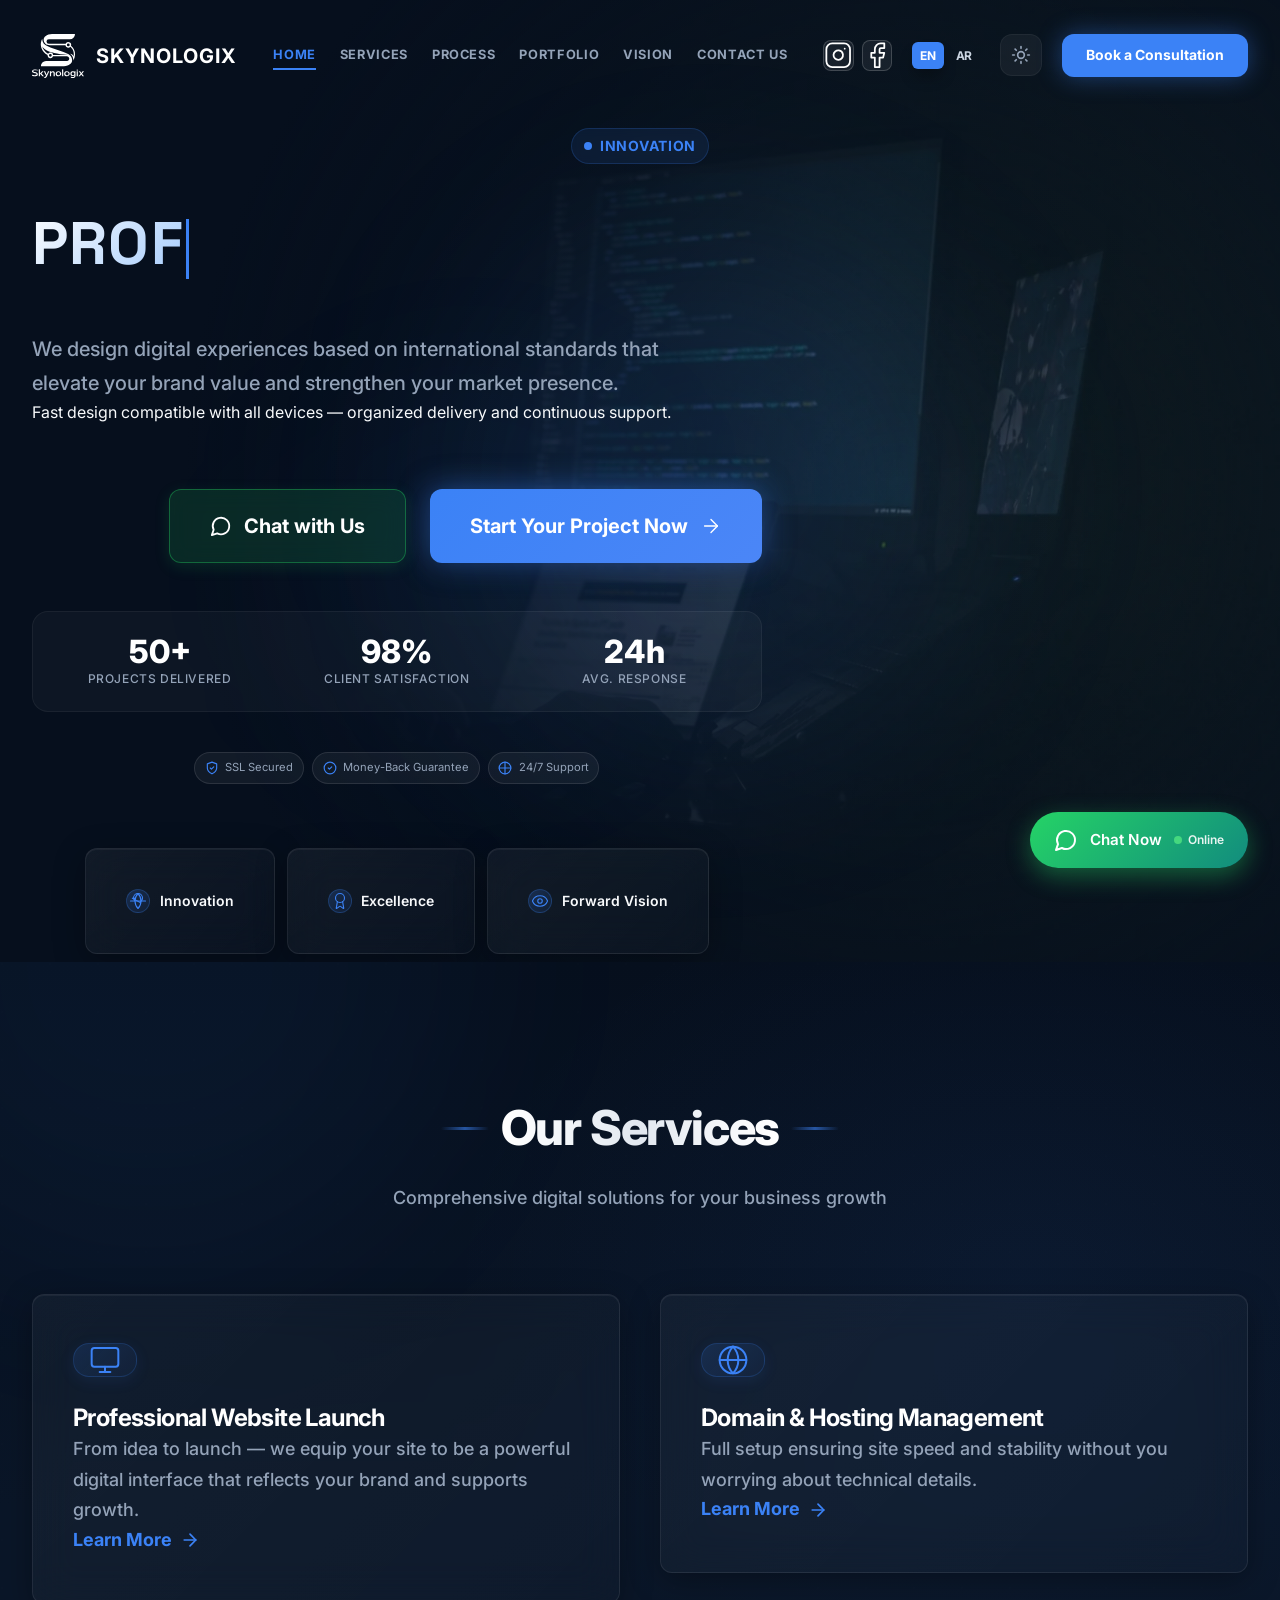
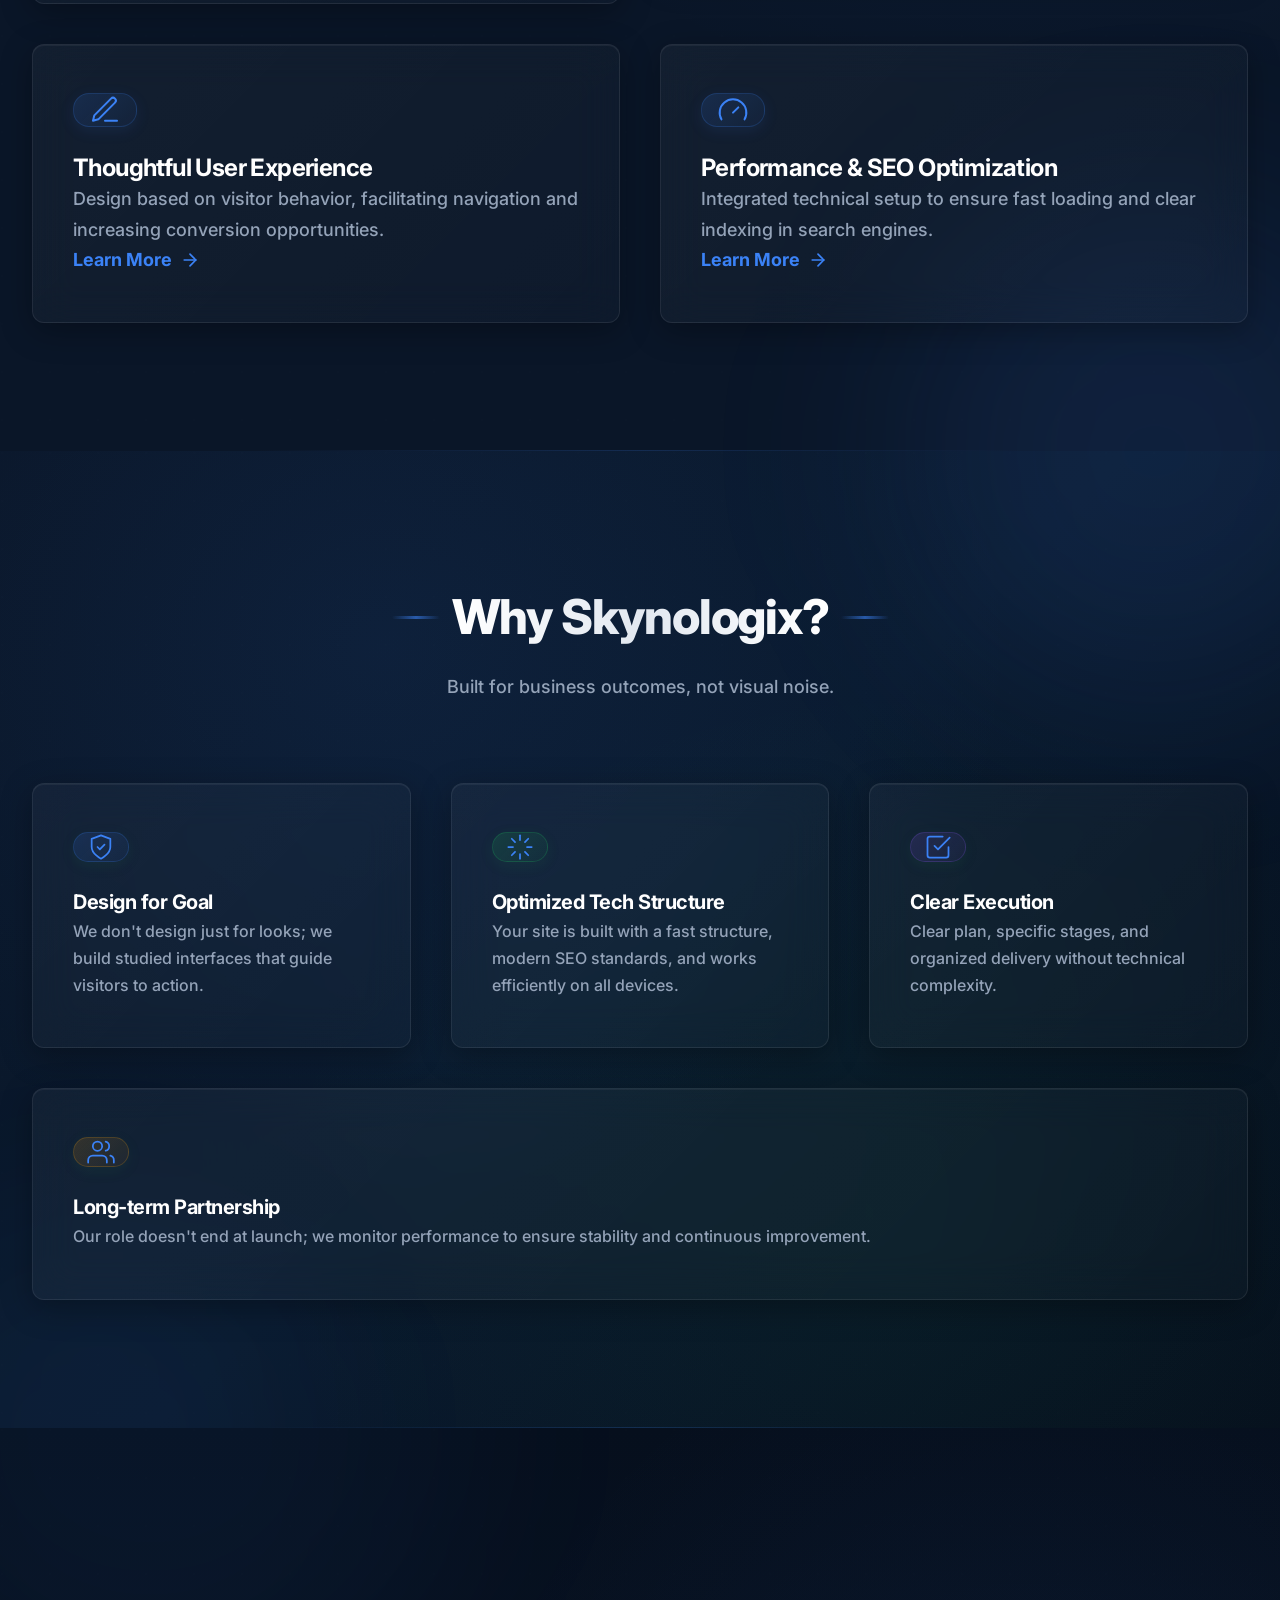
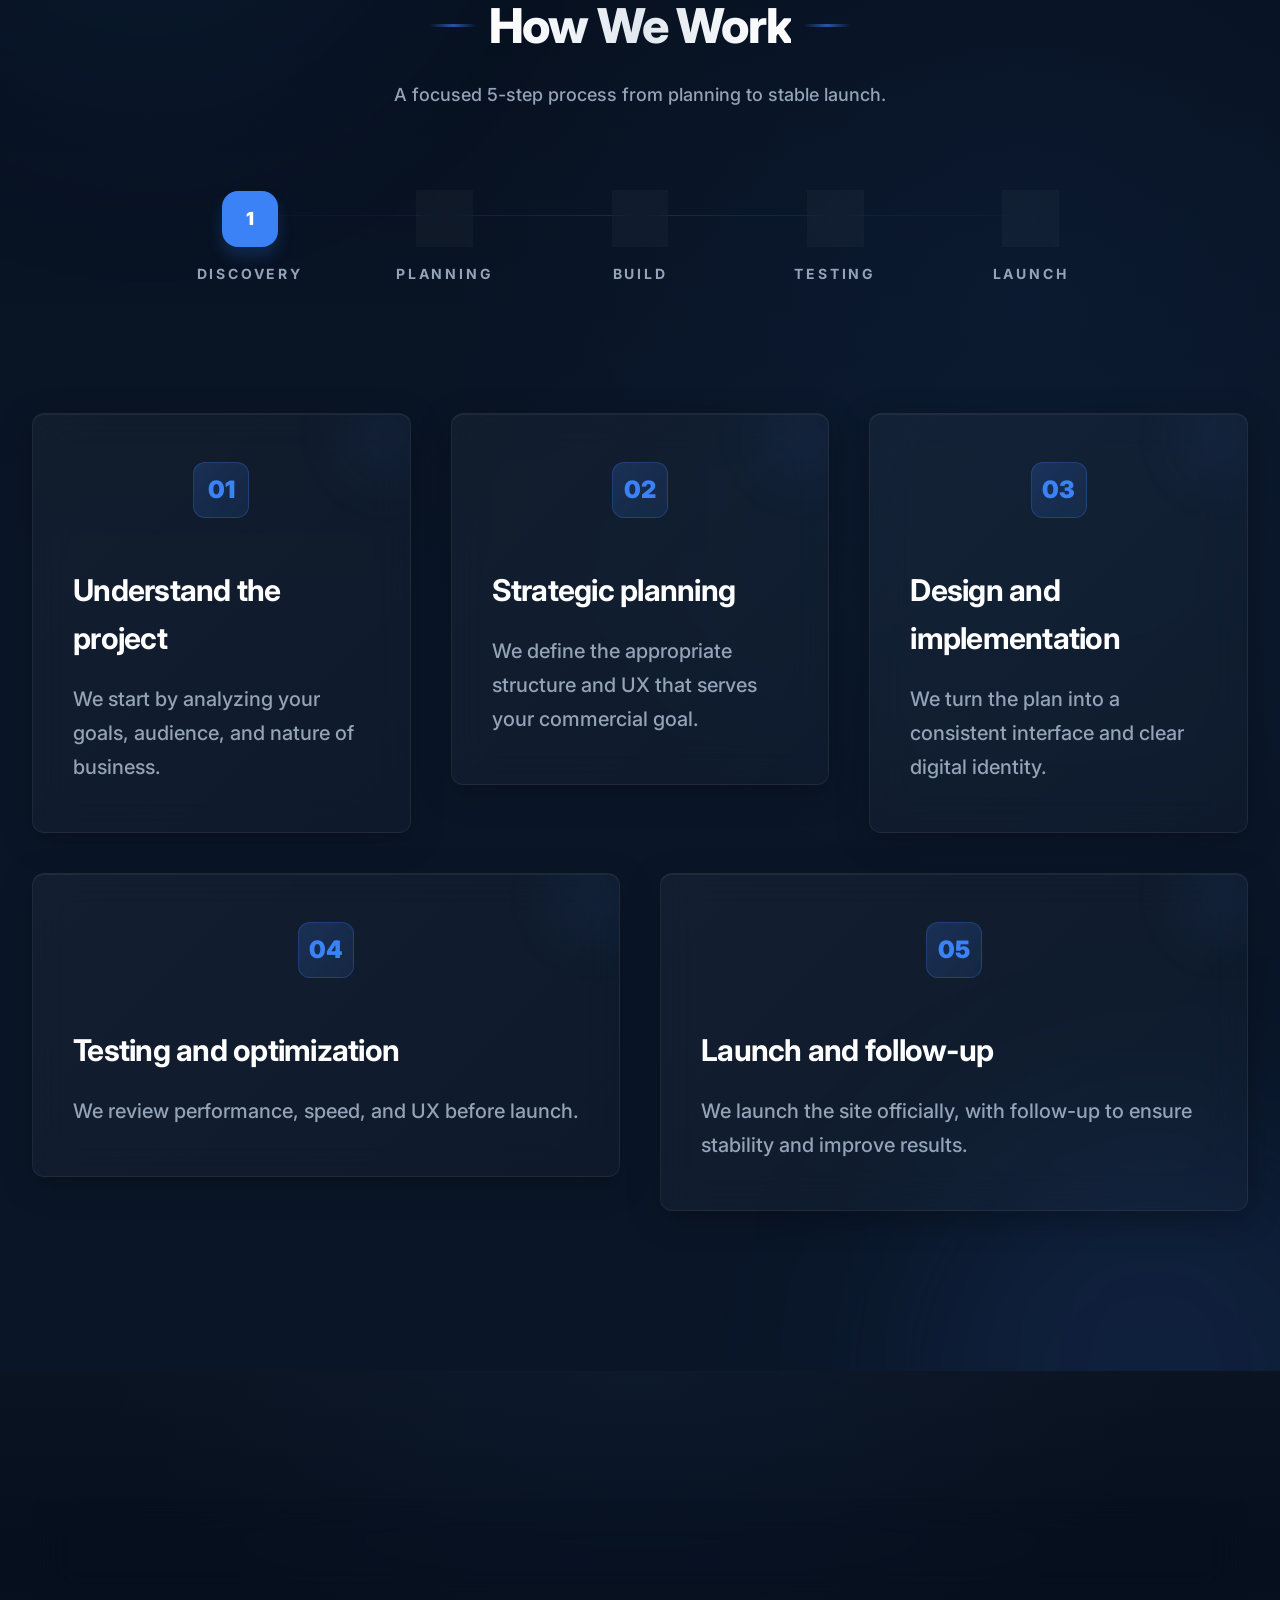
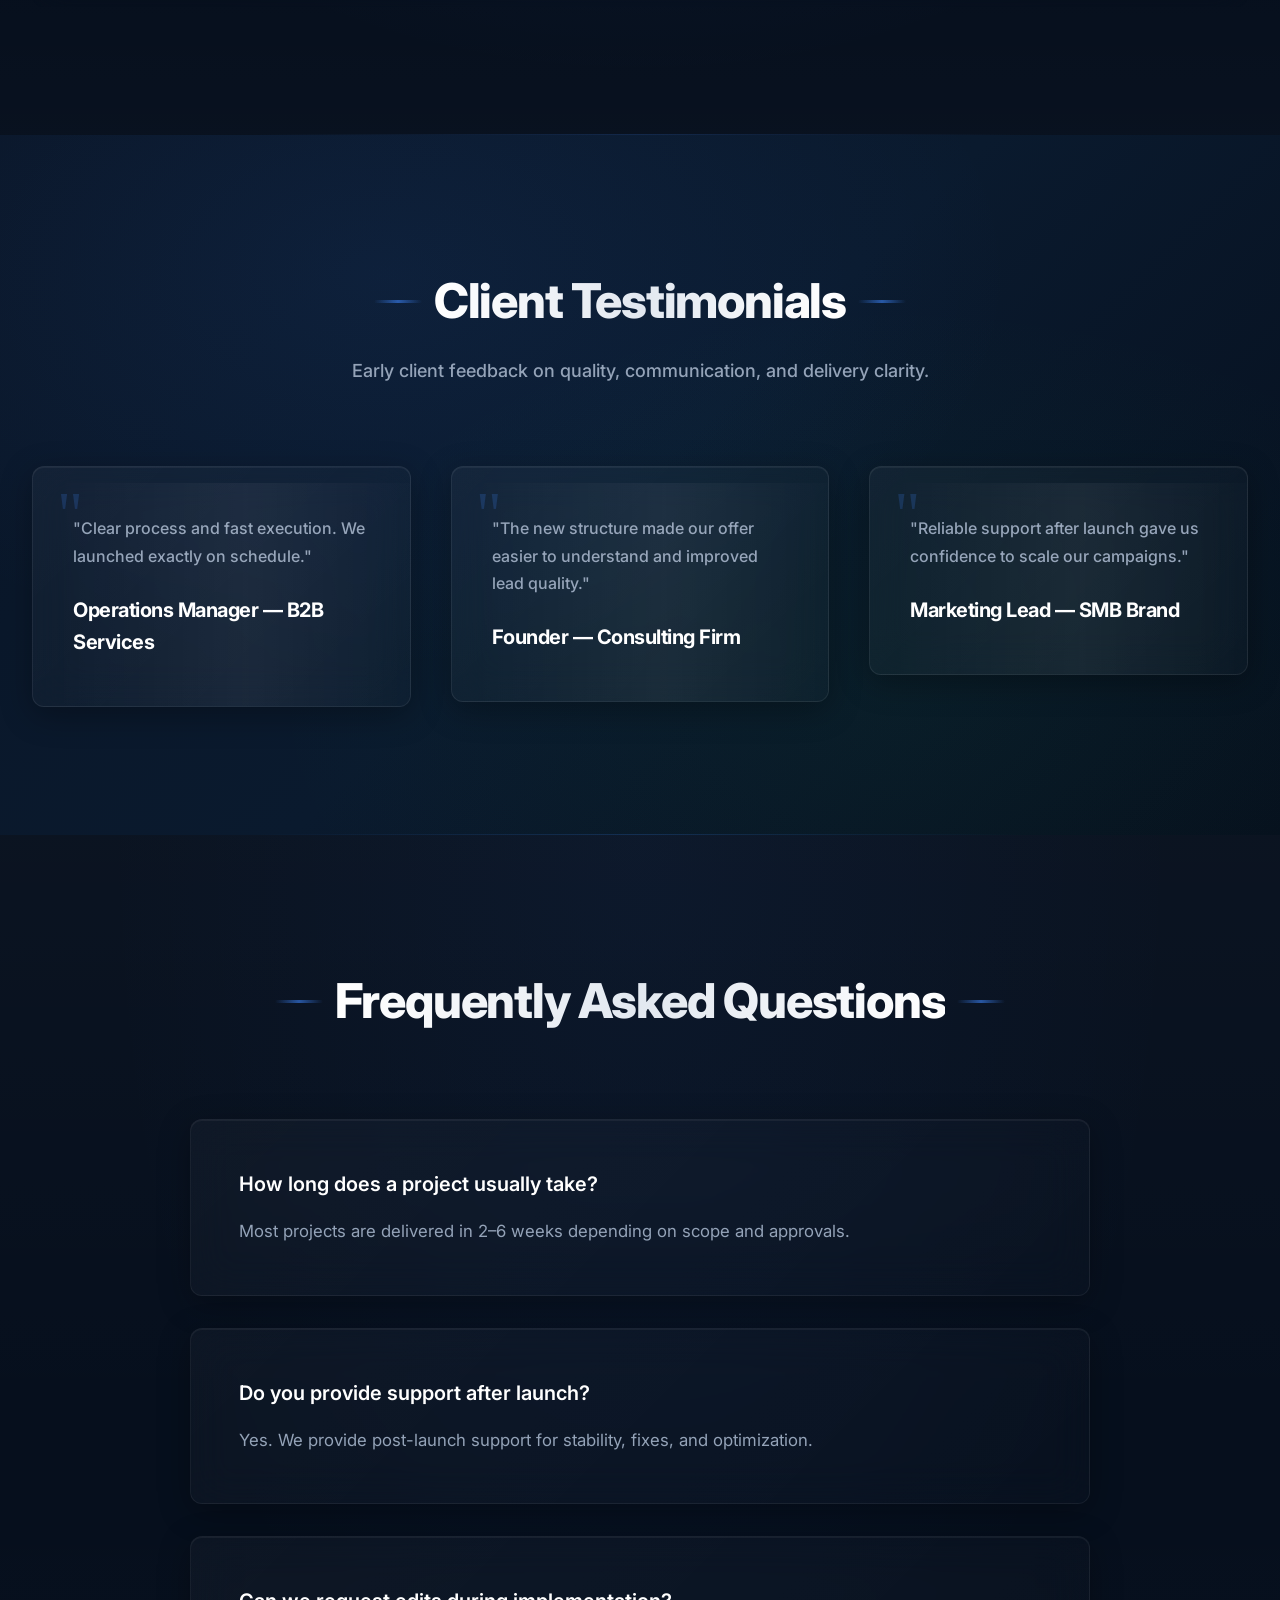
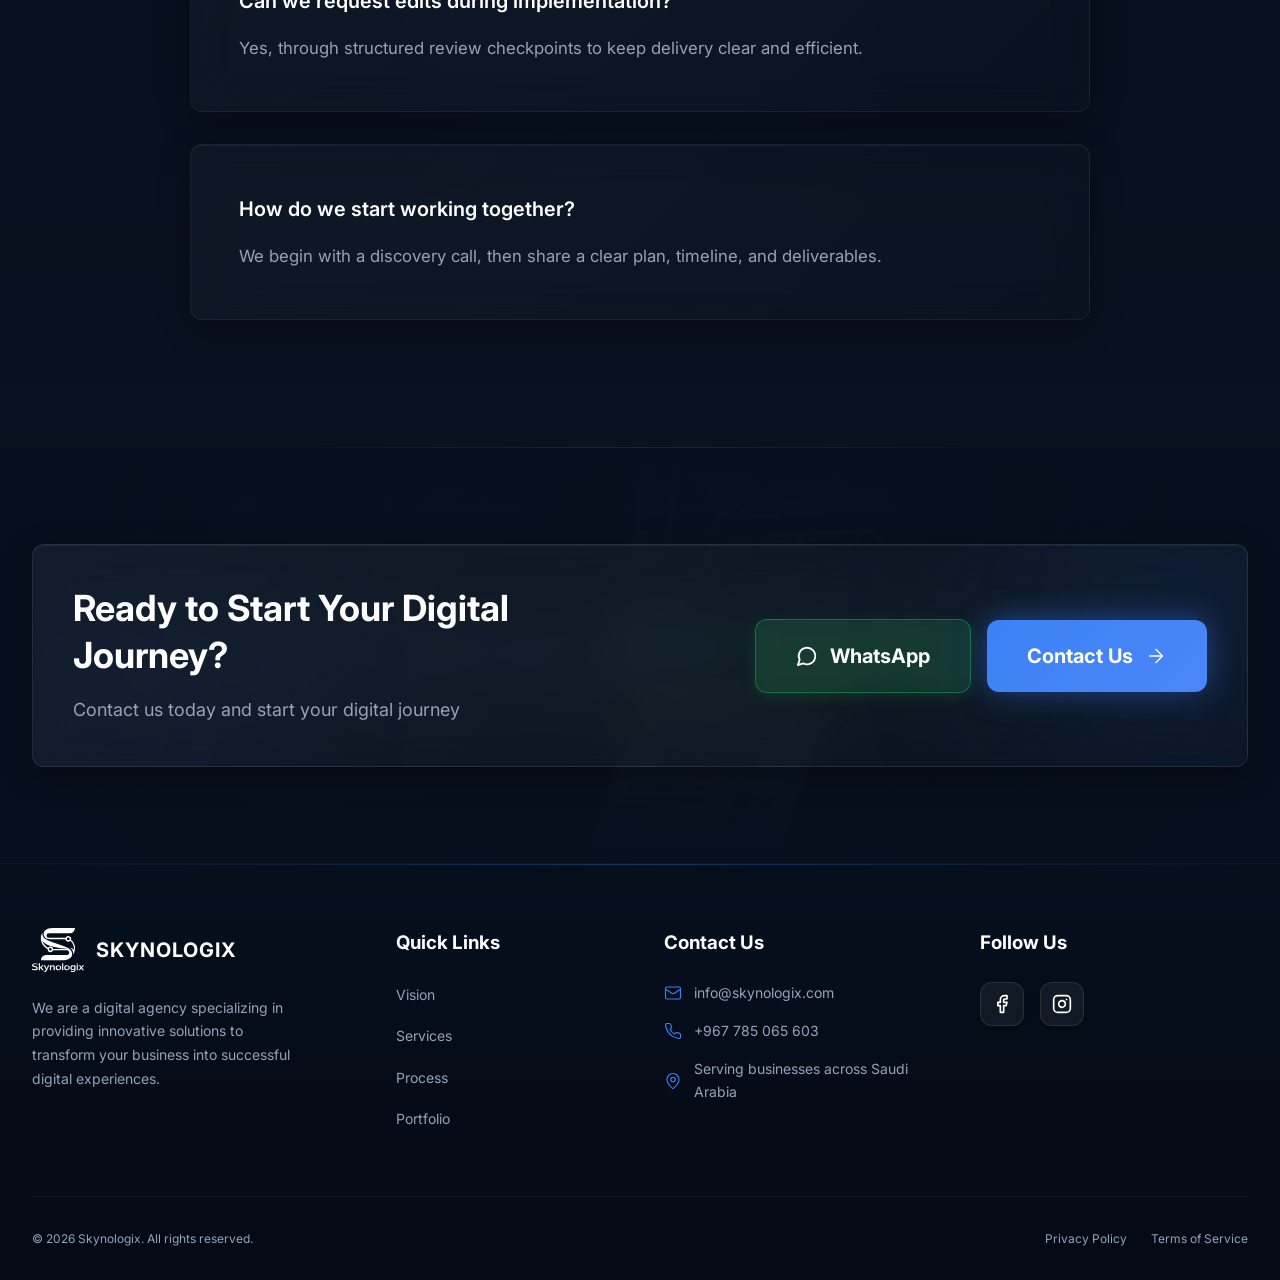
==== commit 8c2e52b7: "perf: optimize hero image loading with WebP format and explicit dimensions - Convert hero-bg.jpg to " ====
--- a/index.html
+++ b/index.html
@@ -29,6 +29,8 @@
   <link rel="icon" type="image/svg+xml" href="assets/logo.svg">
   <link rel="manifest" href="manifest.json">
   <meta name="theme-color" content="#060f1d">
+  <!-- Preload critical hero image -->
+  <link rel="preload" href="assets/hero-bg.webp" as="image" type="image/webp" fetchpriority="high">
   <link rel="preconnect" href="https://fonts.googleapis.com">
   <link rel="preconnect" href="https://fonts.gstatic.com" crossorigin>
   <link
@@ -161,7 +163,7 @@
   <!-- ===== HERO ===== -->
   <section class="hero">
     <div class="hero-bg">
-      <img src="assets/hero-bg.jpg" alt="Futuristic digital technology background" loading="eager">
+      <img src="assets/hero-bg.webp" alt="Futuristic digital technology background" loading="eager" fetchpriority="high" width="1920" height="1080">
       <div class="hero-overlay"></div>
       <div class="mesh-pattern hero-mesh"></div>
       <div class="floating-glow animate-float"
@@ -683,7 +685,7 @@
   <!-- ===== FINAL CTA ===== -->
   <section class="cta-section">
     <div class="cta-bg">
-      <img src="assets/hero-bg.jpg" alt="" loading="lazy">
+      <img src="assets/hero-bg.webp" alt="" loading="lazy" width="1920" height="1080">
       <div class="cta-overlay"></div>
       <div class="mesh-pattern" style="position:absolute;inset:0;opacity:.1"></div>
     </div>
--- a/css/styles.css
+++ b/css/styles.css
@@ -37,9 +37,9 @@
   --bg-card: #0f1d32;
   --bg-card-hover: #132040;
   --bg-navbar: rgba(6, 15, 29, 0.85);
-  --text-primary: #f1f5f9;
-  --text-secondary: #94a3b8;
-  --text-muted: #64748b;
+  --text-primary: #f8fafc;
+  --text-secondary: #cbd5e1;
+  --text-muted: #94a3b8;
   --border-color: rgba(59, 130, 246, 0.15);
   --border-hover: rgba(59, 130, 246, 0.35);
   --glow-color: rgba(59, 130, 246, 0.08);
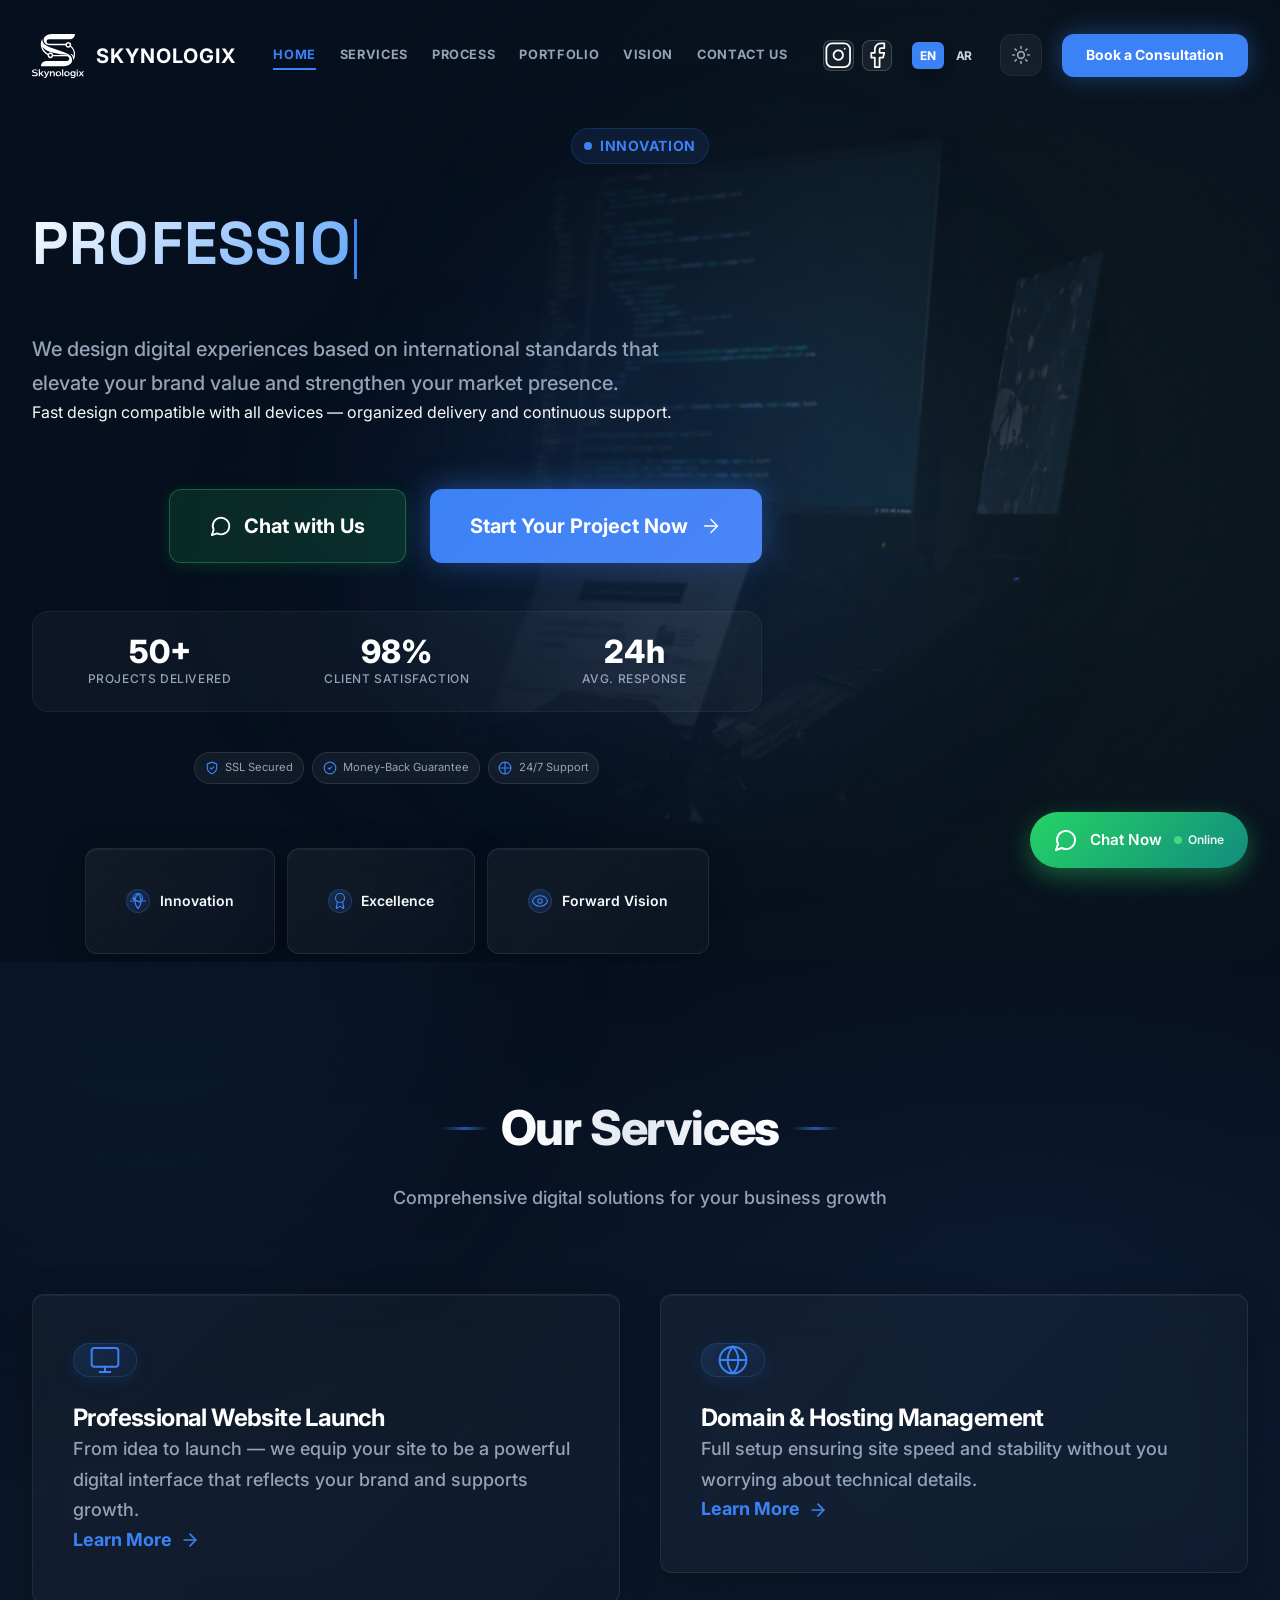
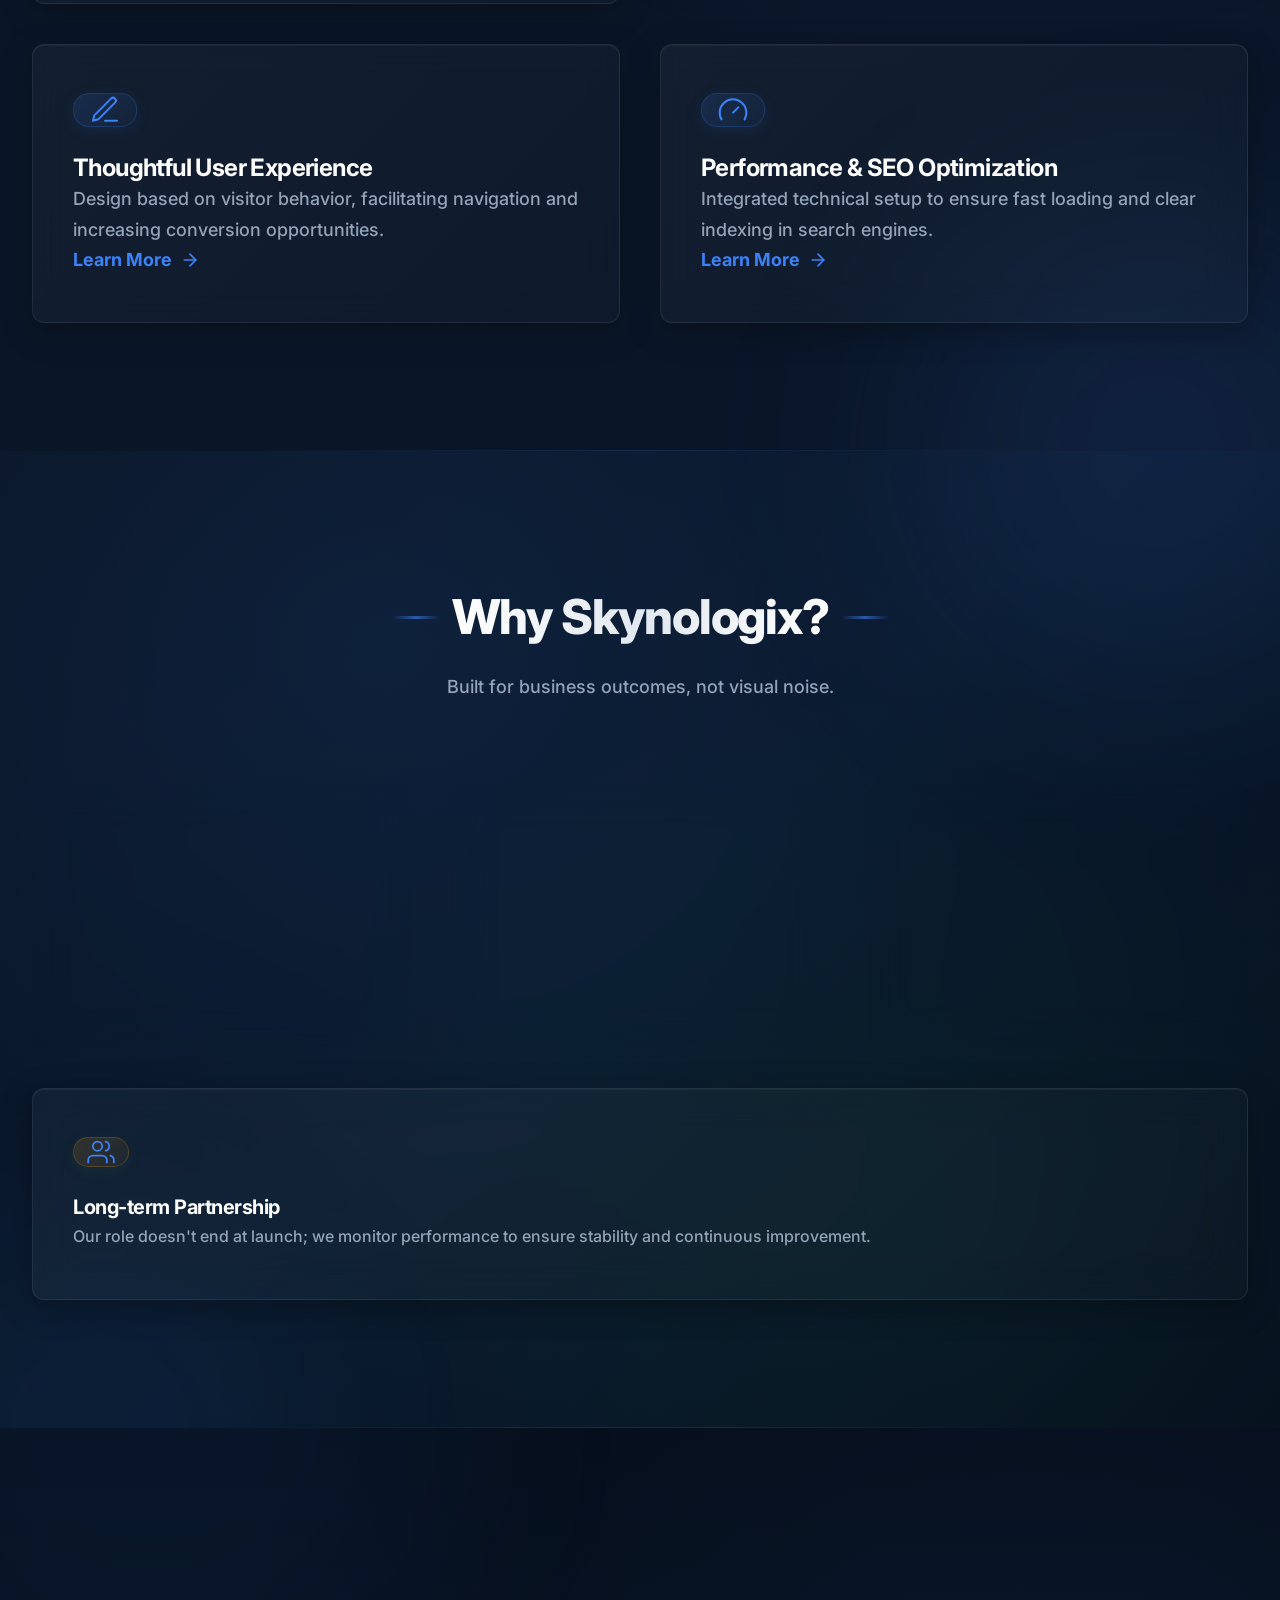
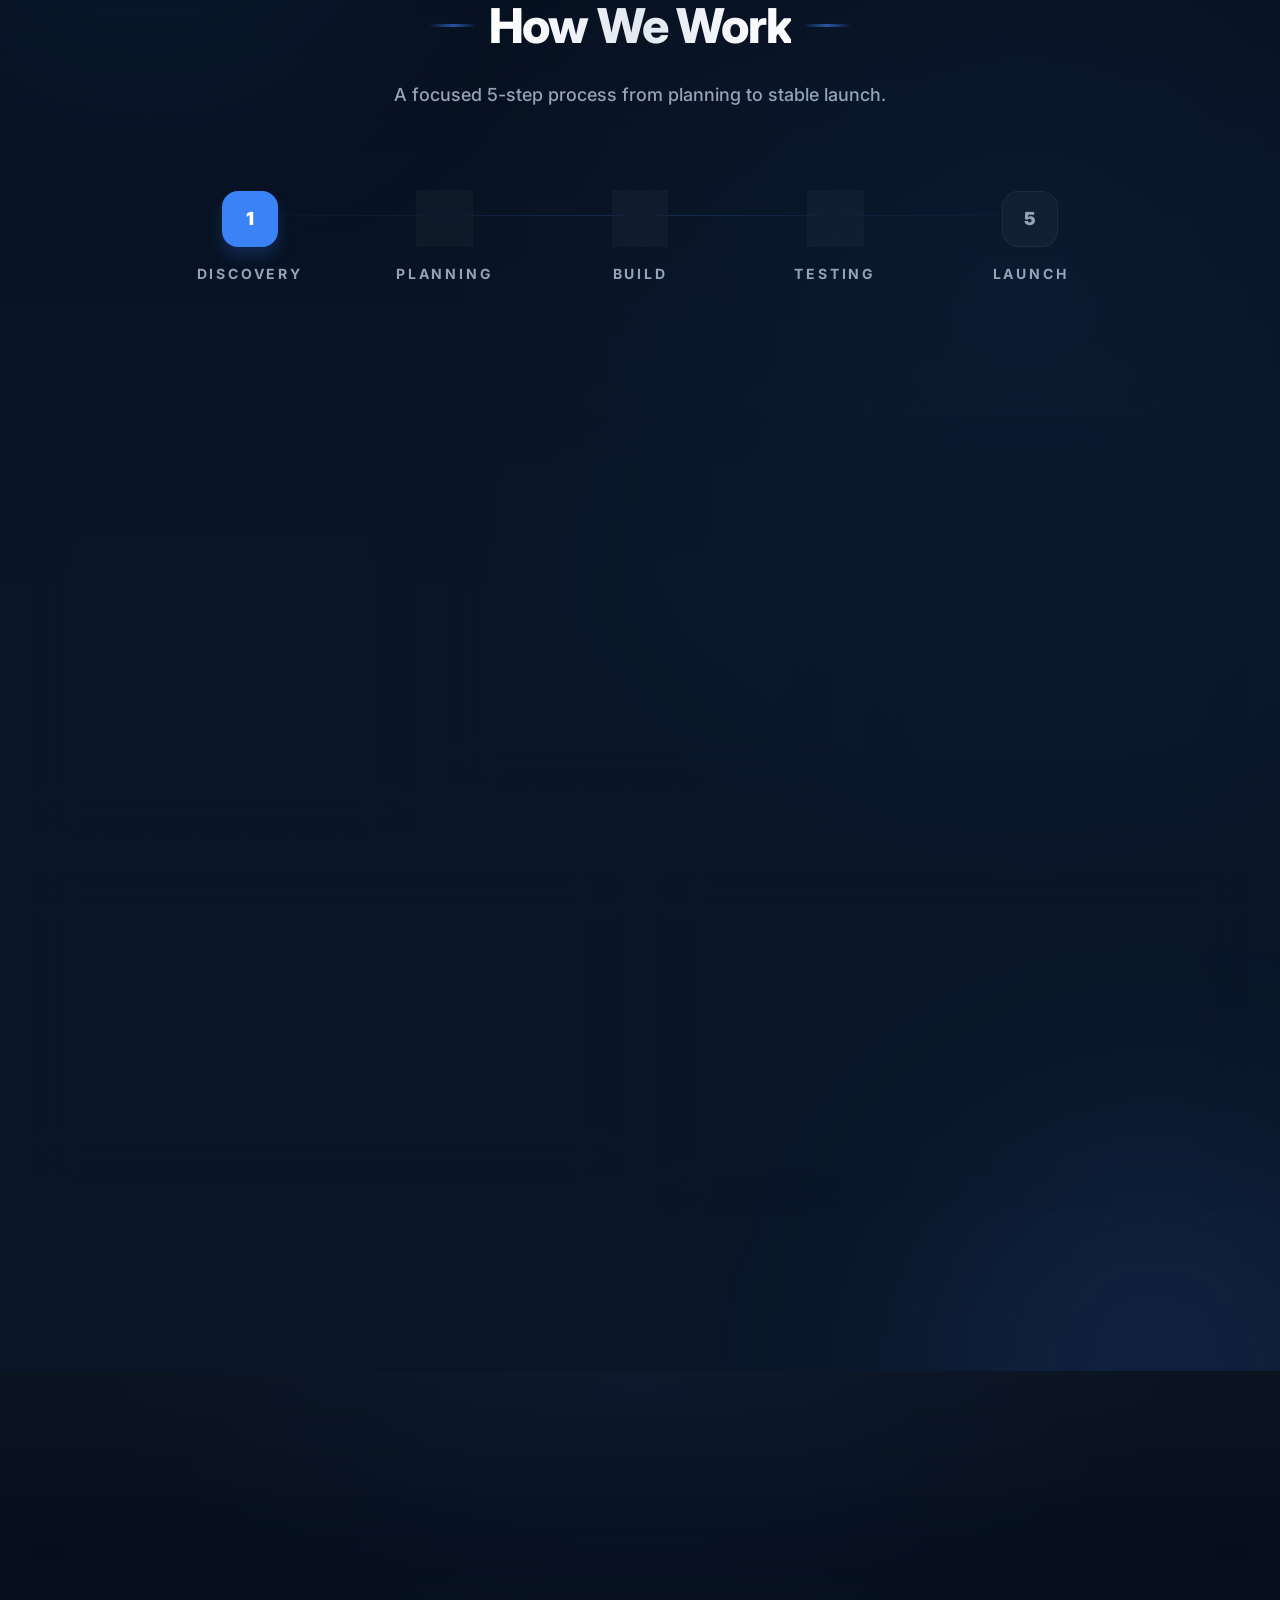
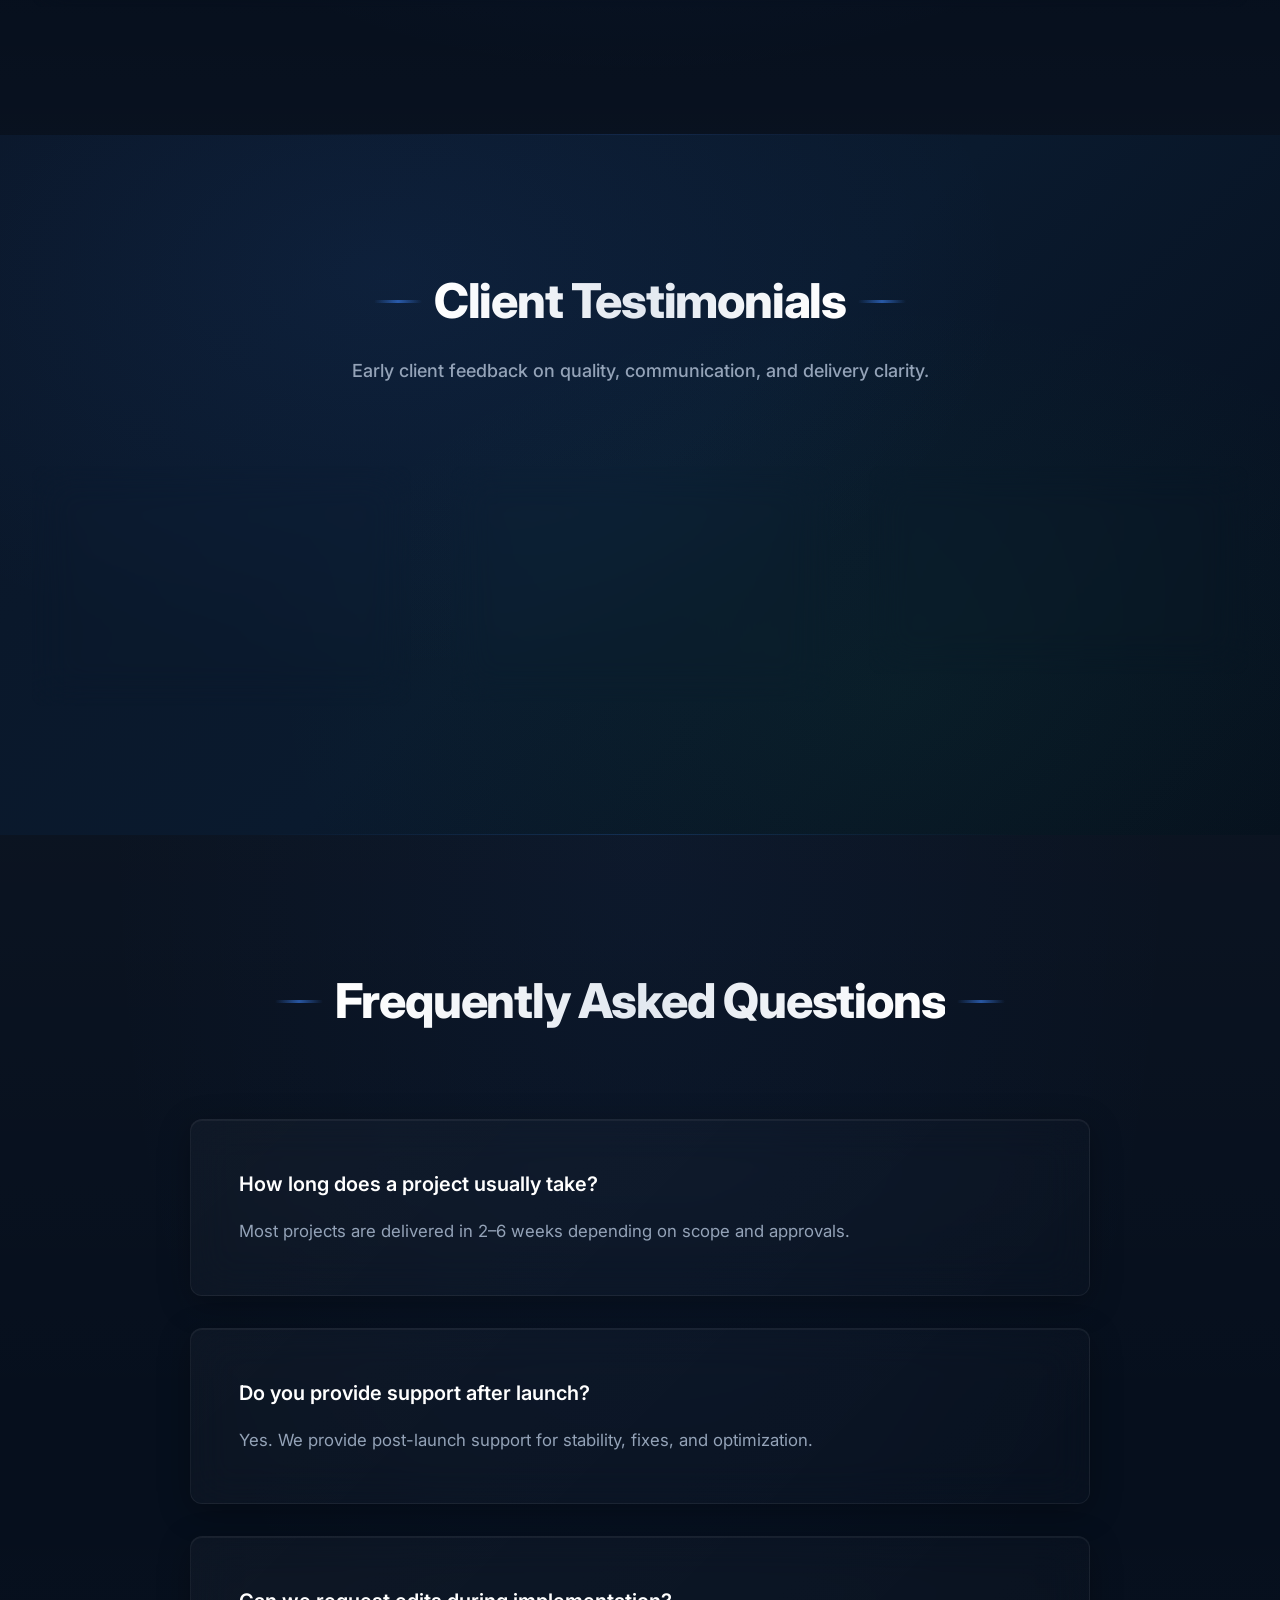
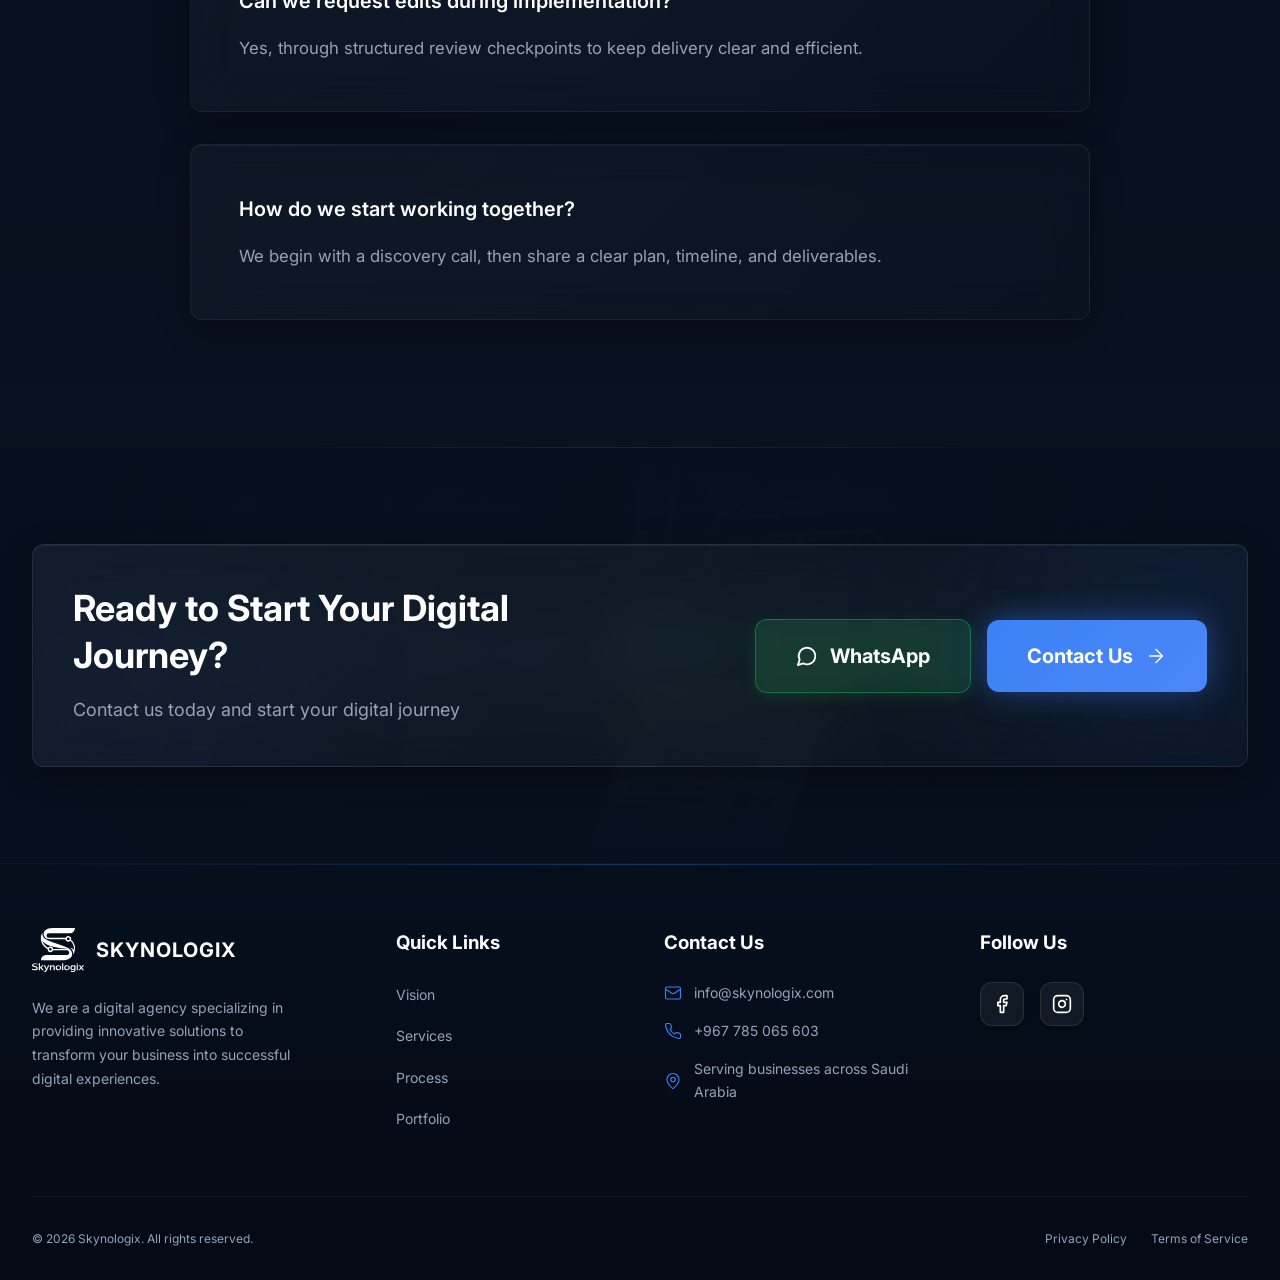
==== commit 805ed9e0: "perf: defer non-critical CSS loading with async pattern and preload hints - Add preload hints for Go" ====
--- a/index.html
+++ b/index.html
@@ -33,11 +33,19 @@
   <link rel="preload" href="assets/hero-bg.webp" as="image" type="image/webp" fetchpriority="high">
   <link rel="preconnect" href="https://fonts.googleapis.com">
   <link rel="preconnect" href="https://fonts.gstatic.com" crossorigin>
+  <link rel="preload" href="https://fonts.googleapis.com/css2?family=Inter:wght@400;500;600;700;800;900&family=Space+Grotesk:wght@400;500;700&family=Noto+Sans+Arabic:wght@400;500;700&family=Tajawal:wght@400;500;700;800;900&display=swap" as="style">
   <link
     href="https://fonts.googleapis.com/css2?family=Inter:wght@400;500;600;700;800;900&family=Space+Grotesk:wght@400;500;700&family=Noto+Sans+Arabic:wght@400;500;700&family=Tajawal:wght@400;500;700;800;900&display=swap"
-    rel="stylesheet">
+    rel="stylesheet" media="print" onload="this.media='all'">
+  <noscript>
+    <link href="https://fonts.googleapis.com/css2?family=Inter:wght@400;500;600;700;800;900&family=Space+Grotesk:wght@400;500;700&family=Noto+Sans+Arabic:wght@400;500;700&family=Tajawal:wght@400;500;700;800;900&display=swap" rel="stylesheet">
+  </noscript>
   <!-- Styles -->
-  <link rel="stylesheet" href="css/styles.css">
+  <link rel="preload" href="css/styles.css" as="style">
+  <link rel="stylesheet" href="css/styles.css" media="print" onload="this.media='all'">
+  <noscript>
+    <link rel="stylesheet" href="css/styles.css">
+  </noscript>
   <!-- Structured Data -->
   <script type="application/ld+json">
   {"@context":"https://schema.org","@type":"Organization","name":"Skynologix","url":"https://skynologix.com","logo":"https://skynologix.com/logo.svg","contactPoint":{"@type":"ContactPoint","email":"info@skynologix.com","contactType":"customer service","areaServed":"SA","availableLanguage":["Arabic","English"]},"sameAs":["https://instagram.com/skynologix","https://facebook.com/skynologix"]}
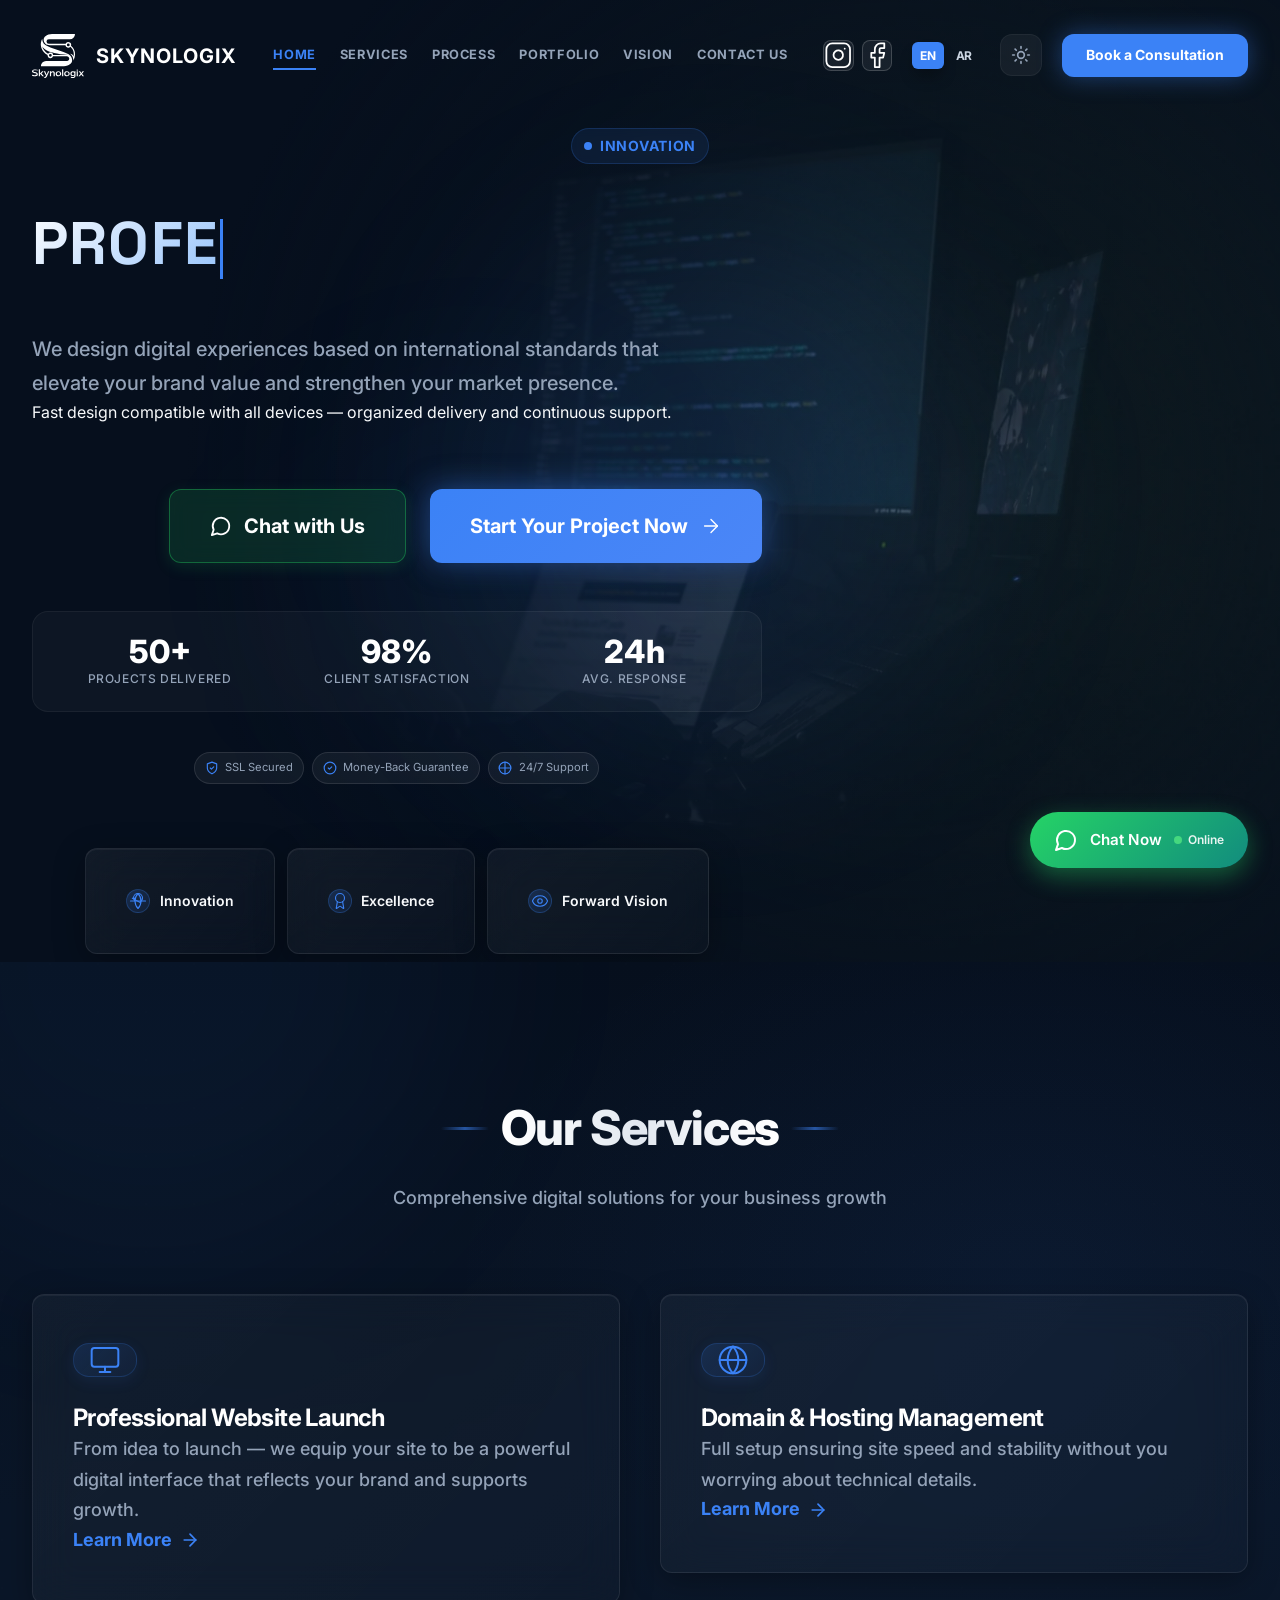
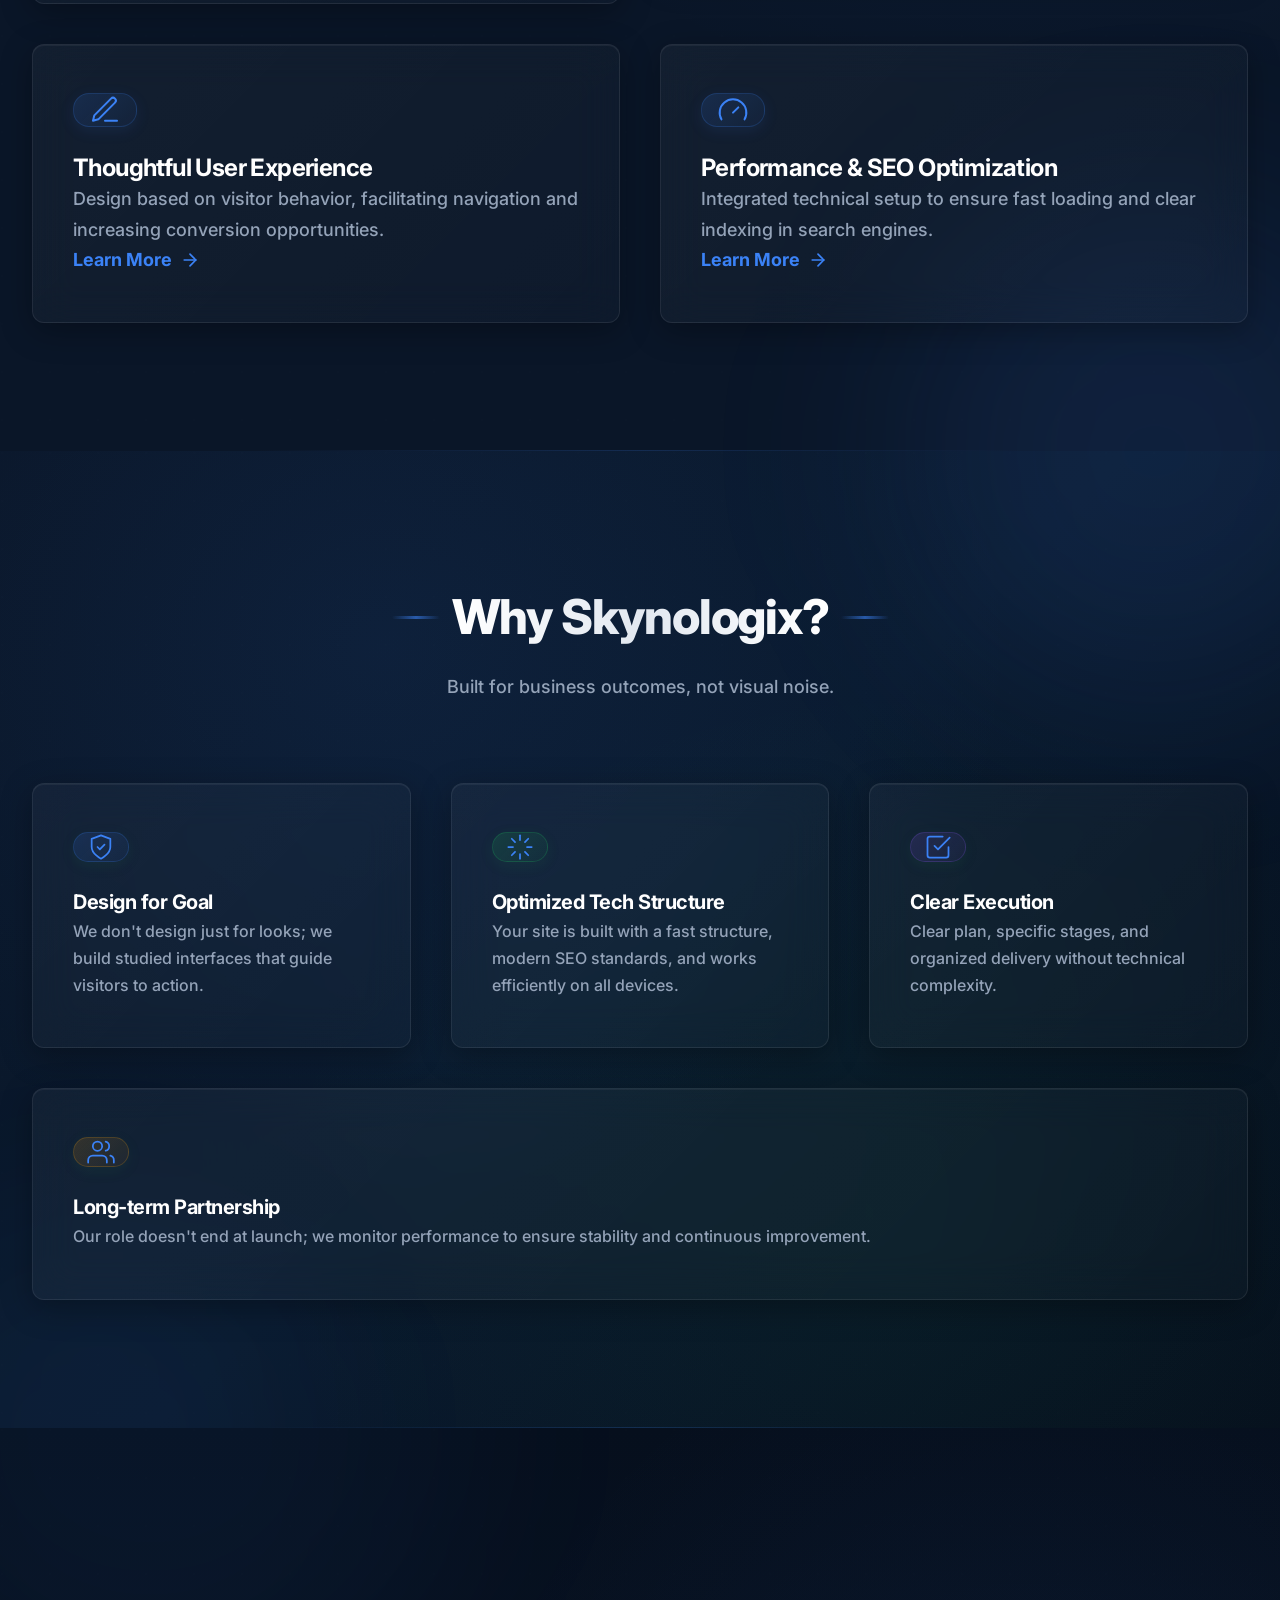
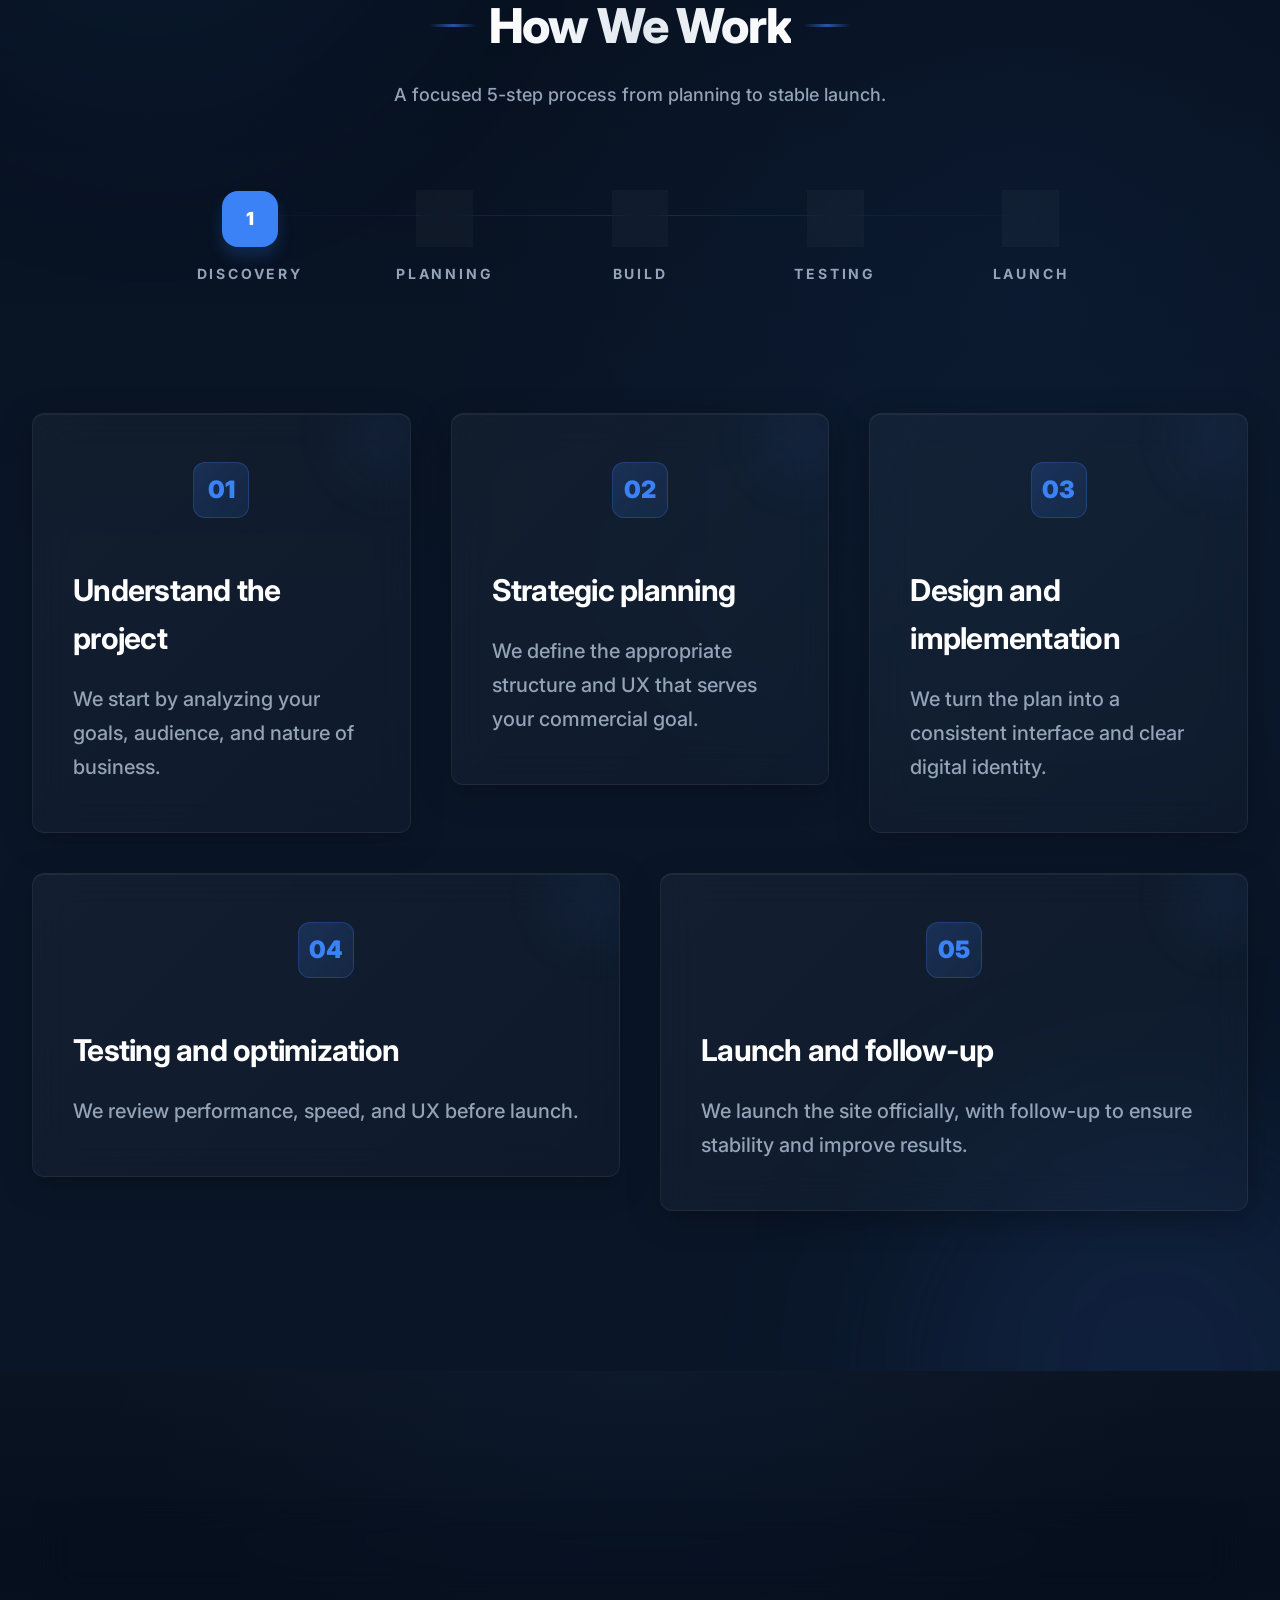
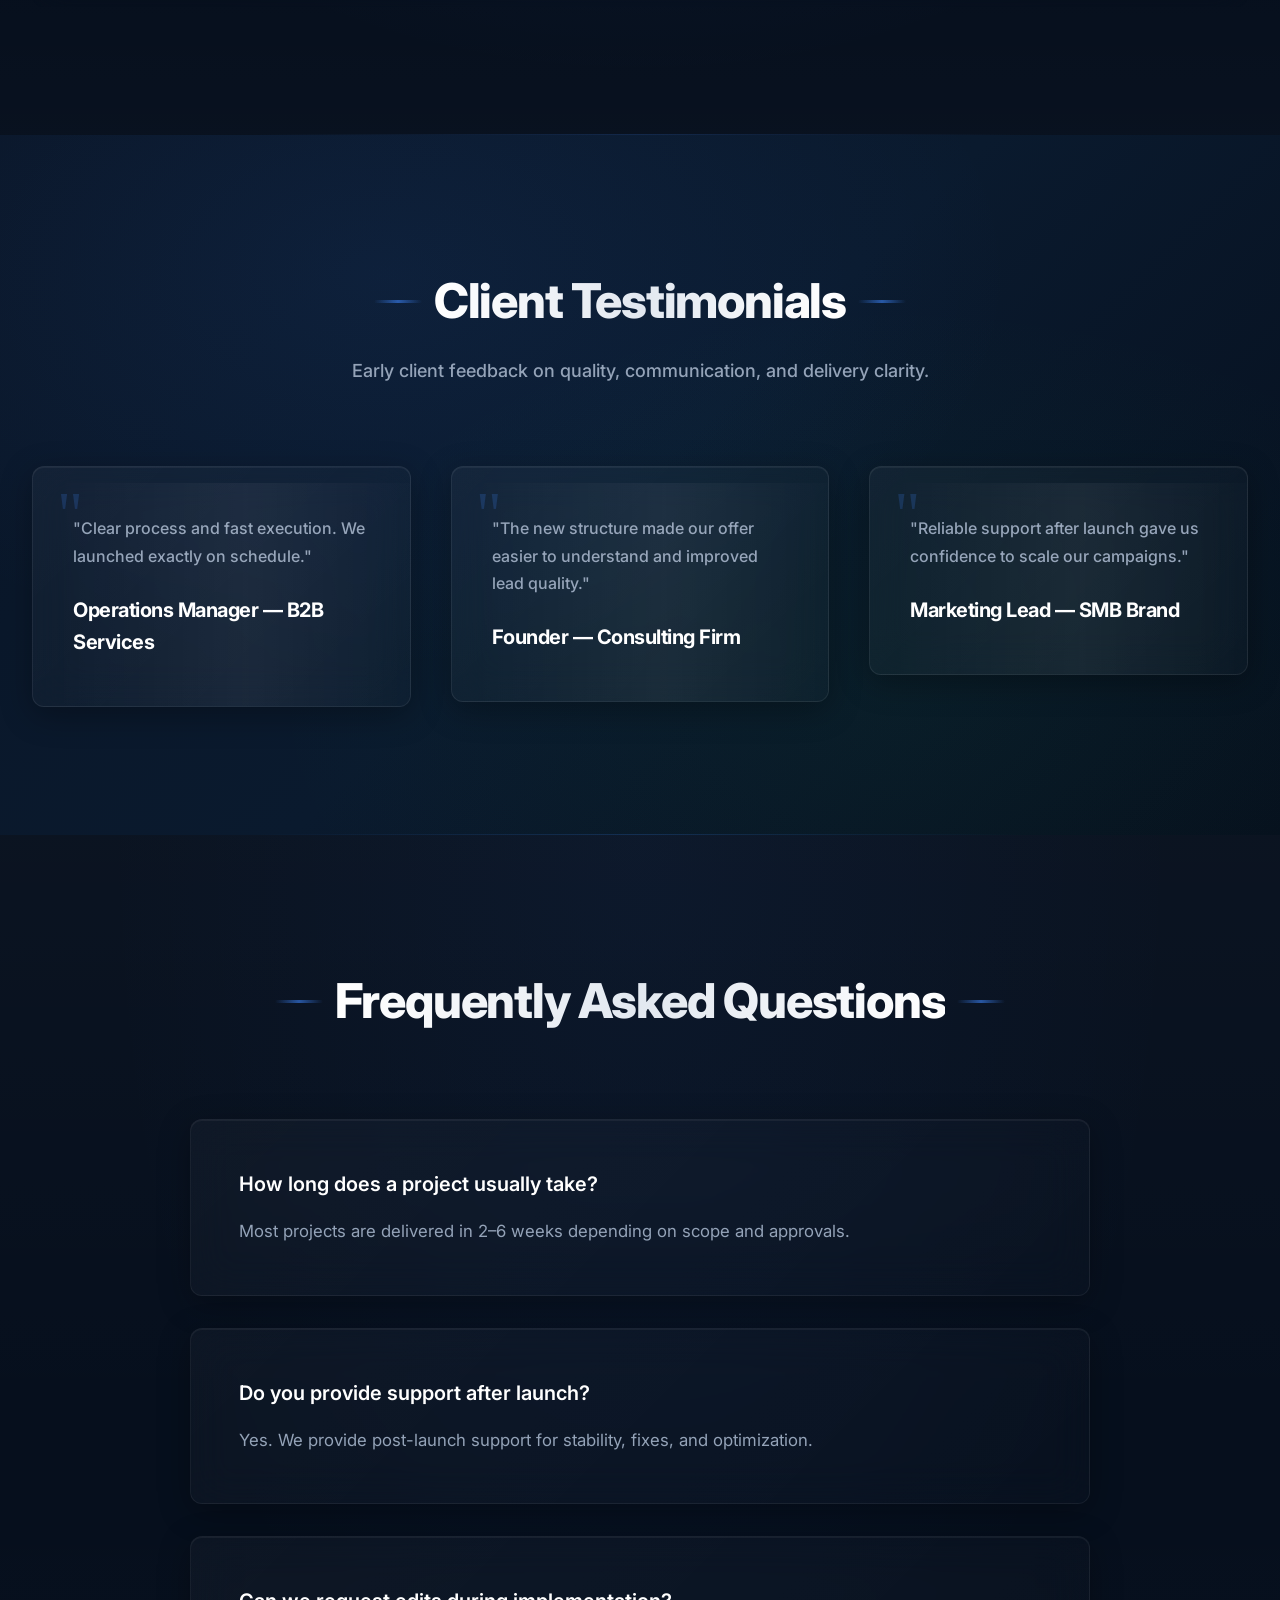
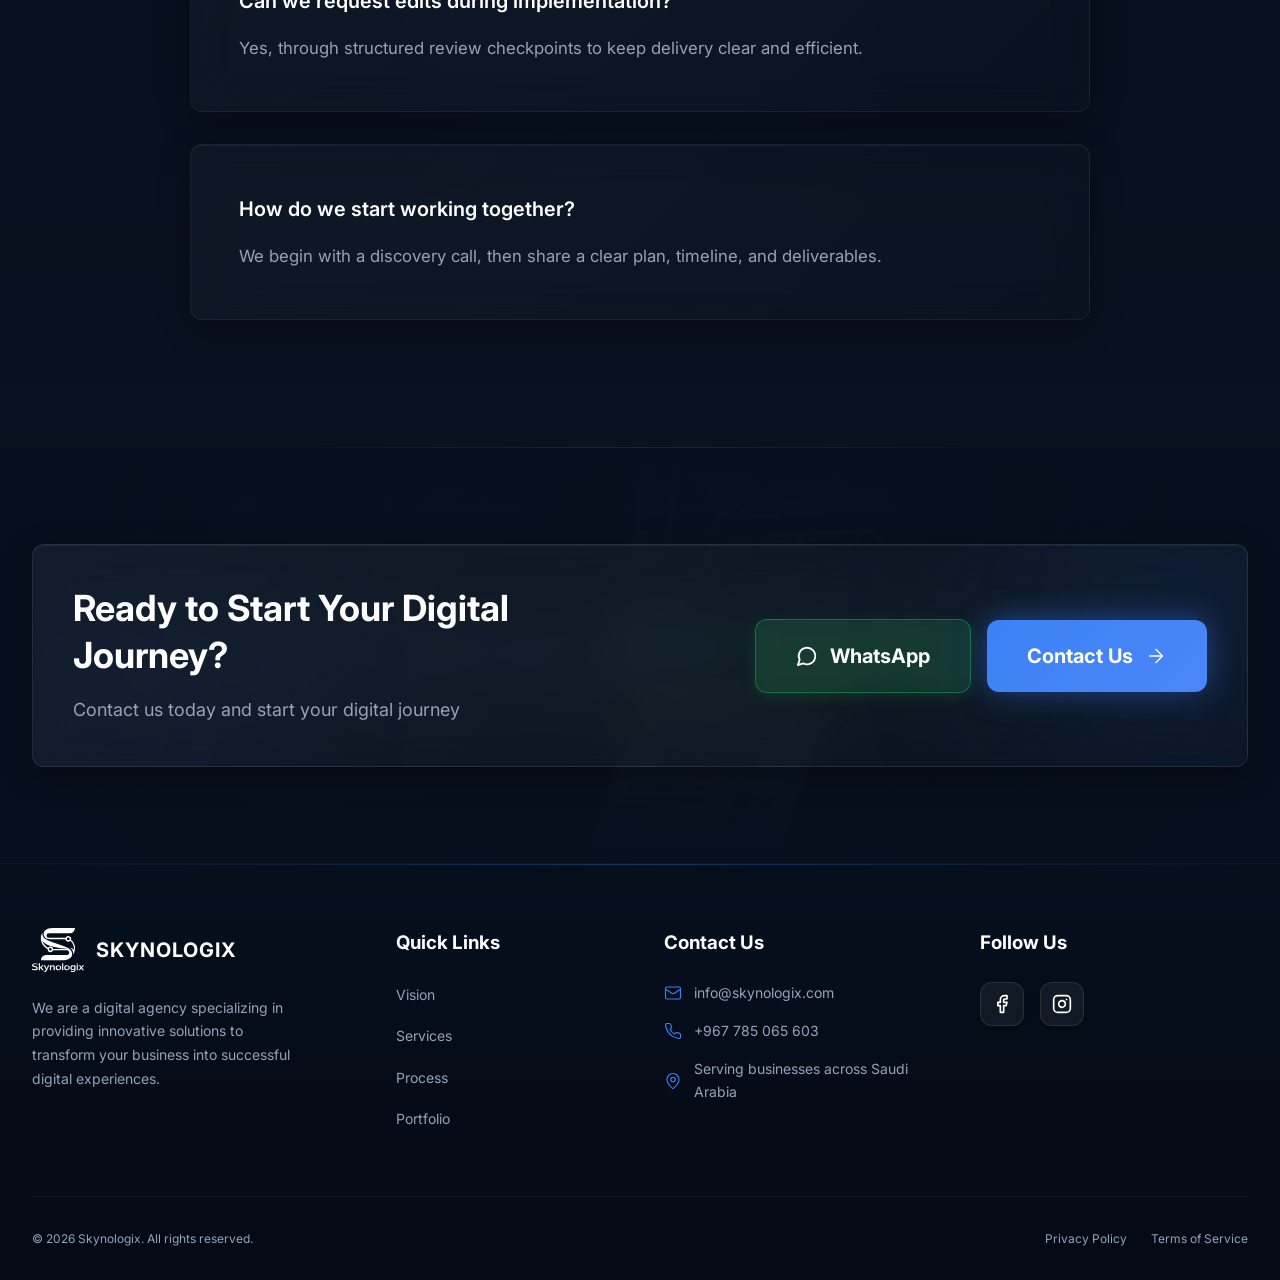
==== commit bedca834: "perf: remove async CSS loading and consolidate JavaScript files - Remove async CSS loading pattern (" ====
--- a/index.html
+++ b/index.html
@@ -33,19 +33,11 @@
   <link rel="preload" href="assets/hero-bg.webp" as="image" type="image/webp" fetchpriority="high">
   <link rel="preconnect" href="https://fonts.googleapis.com">
   <link rel="preconnect" href="https://fonts.gstatic.com" crossorigin>
-  <link rel="preload" href="https://fonts.googleapis.com/css2?family=Inter:wght@400;500;600;700;800;900&family=Space+Grotesk:wght@400;500;700&family=Noto+Sans+Arabic:wght@400;500;700&family=Tajawal:wght@400;500;700;800;900&display=swap" as="style">
   <link
     href="https://fonts.googleapis.com/css2?family=Inter:wght@400;500;600;700;800;900&family=Space+Grotesk:wght@400;500;700&family=Noto+Sans+Arabic:wght@400;500;700&family=Tajawal:wght@400;500;700;800;900&display=swap"
-    rel="stylesheet" media="print" onload="this.media='all'">
-  <noscript>
-    <link href="https://fonts.googleapis.com/css2?family=Inter:wght@400;500;600;700;800;900&family=Space+Grotesk:wght@400;500;700&family=Noto+Sans+Arabic:wght@400;500;700&family=Tajawal:wght@400;500;700;800;900&display=swap" rel="stylesheet">
-  </noscript>
+    rel="stylesheet">
   <!-- Styles -->
-  <link rel="preload" href="css/styles.css" as="style">
-  <link rel="stylesheet" href="css/styles.css" media="print" onload="this.media='all'">
-  <noscript>
-    <link rel="stylesheet" href="css/styles.css">
-  </noscript>
+  <link rel="stylesheet" href="css/styles.css">
   <!-- Structured Data -->
   <script type="application/ld+json">
   {"@context":"https://schema.org","@type":"Organization","name":"Skynologix","url":"https://skynologix.com","logo":"https://skynologix.com/logo.svg","contactPoint":{"@type":"ContactPoint","email":"info@skynologix.com","contactType":"customer service","areaServed":"SA","availableLanguage":["Arabic","English"]},"sameAs":["https://instagram.com/skynologix","https://facebook.com/skynologix"]}
@@ -740,7 +732,7 @@
         <div class="footer-brand">
           <a href="index.html" class="logo-link" style="margin-bottom:1.5rem">
             <img class="theme-logo" src="assets/logo-white.svg" data-dark="assets/logo-white.svg"
-              data-light="assets/logo-dark.svg" alt="Skynologix" width="40" height="40">
+              data-light="assets/logo-dark.svg" alt="Skynologix" width="40" height="40" loading="lazy">
             <div class="logo-text">
               <span class="brand">SKYNOLOGIX</span>
             </div>
@@ -847,8 +839,6 @@
 
   <!-- Scripts -->
   <script src="js/app.js" defer></script>
-  <script src="js/reveal.js" defer></script>
-  <script src="js/content-loader.js" defer></script>
 </body>
 
 </html>
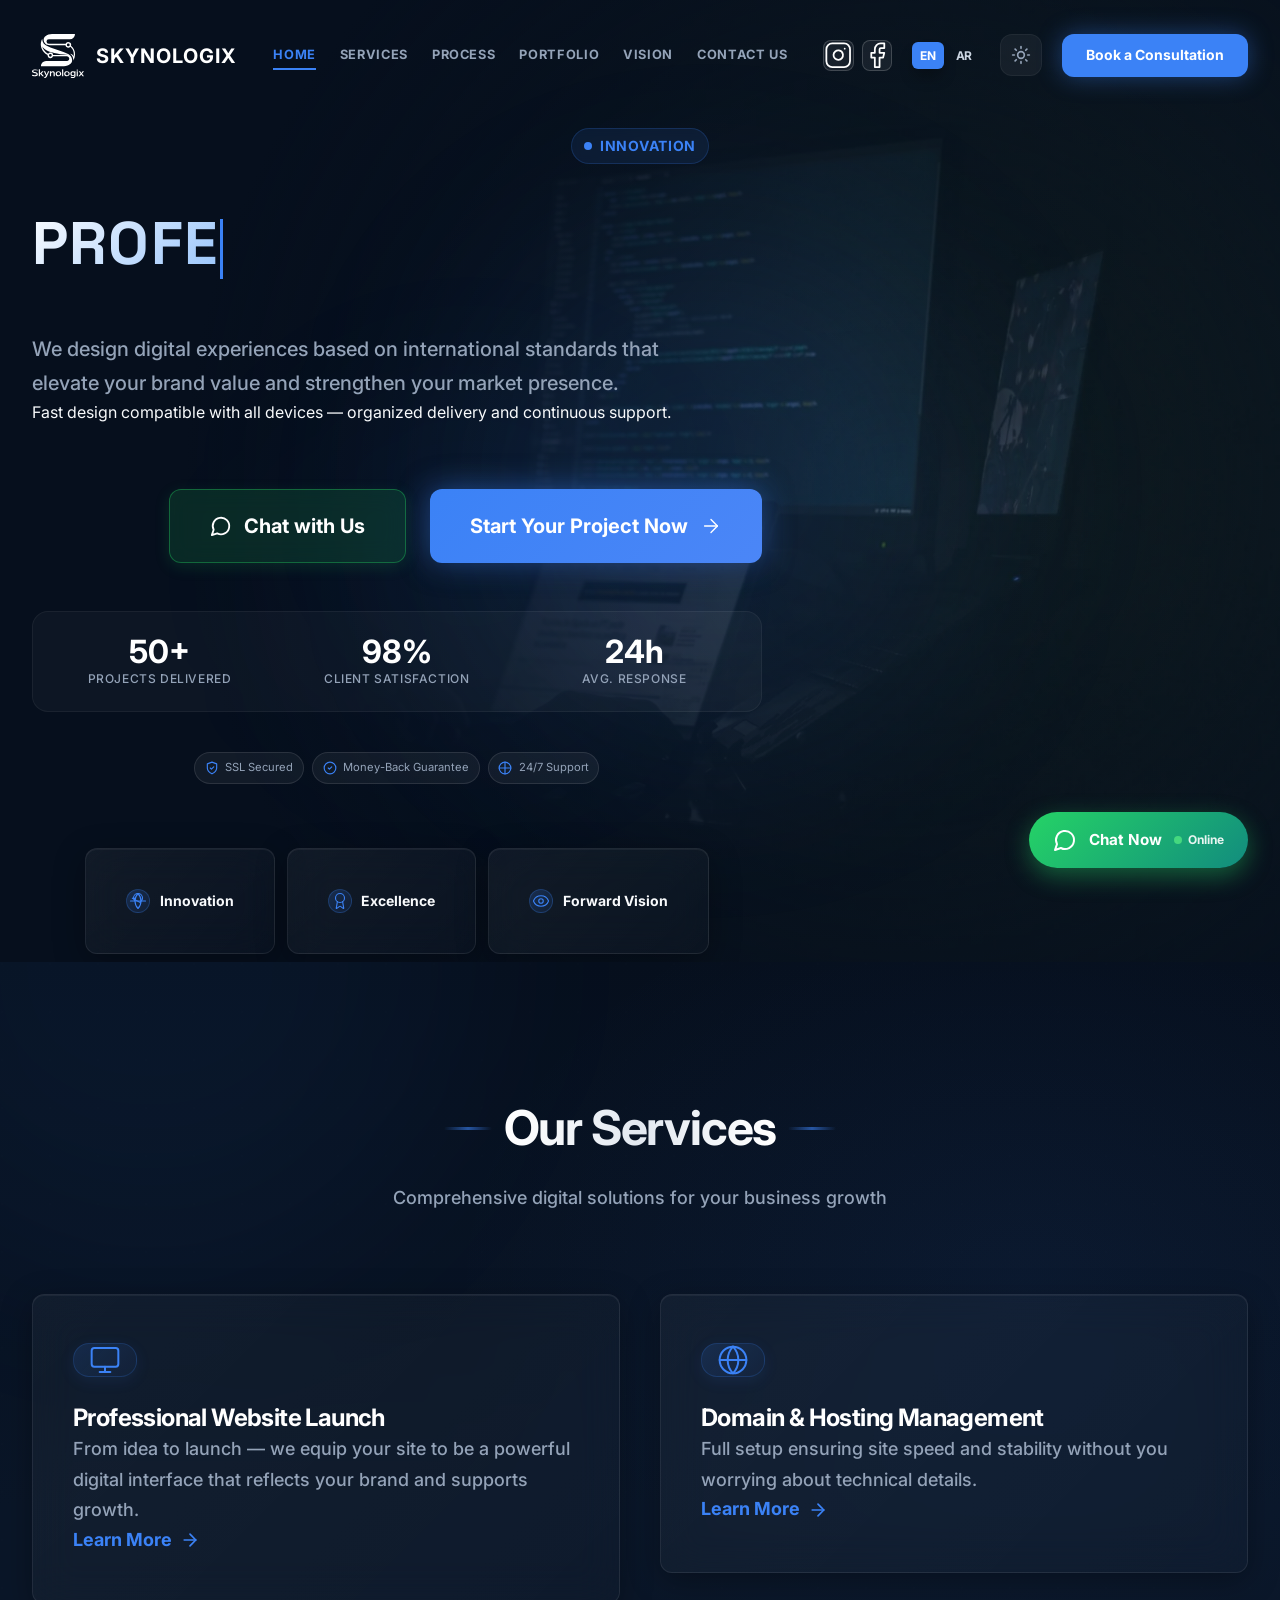
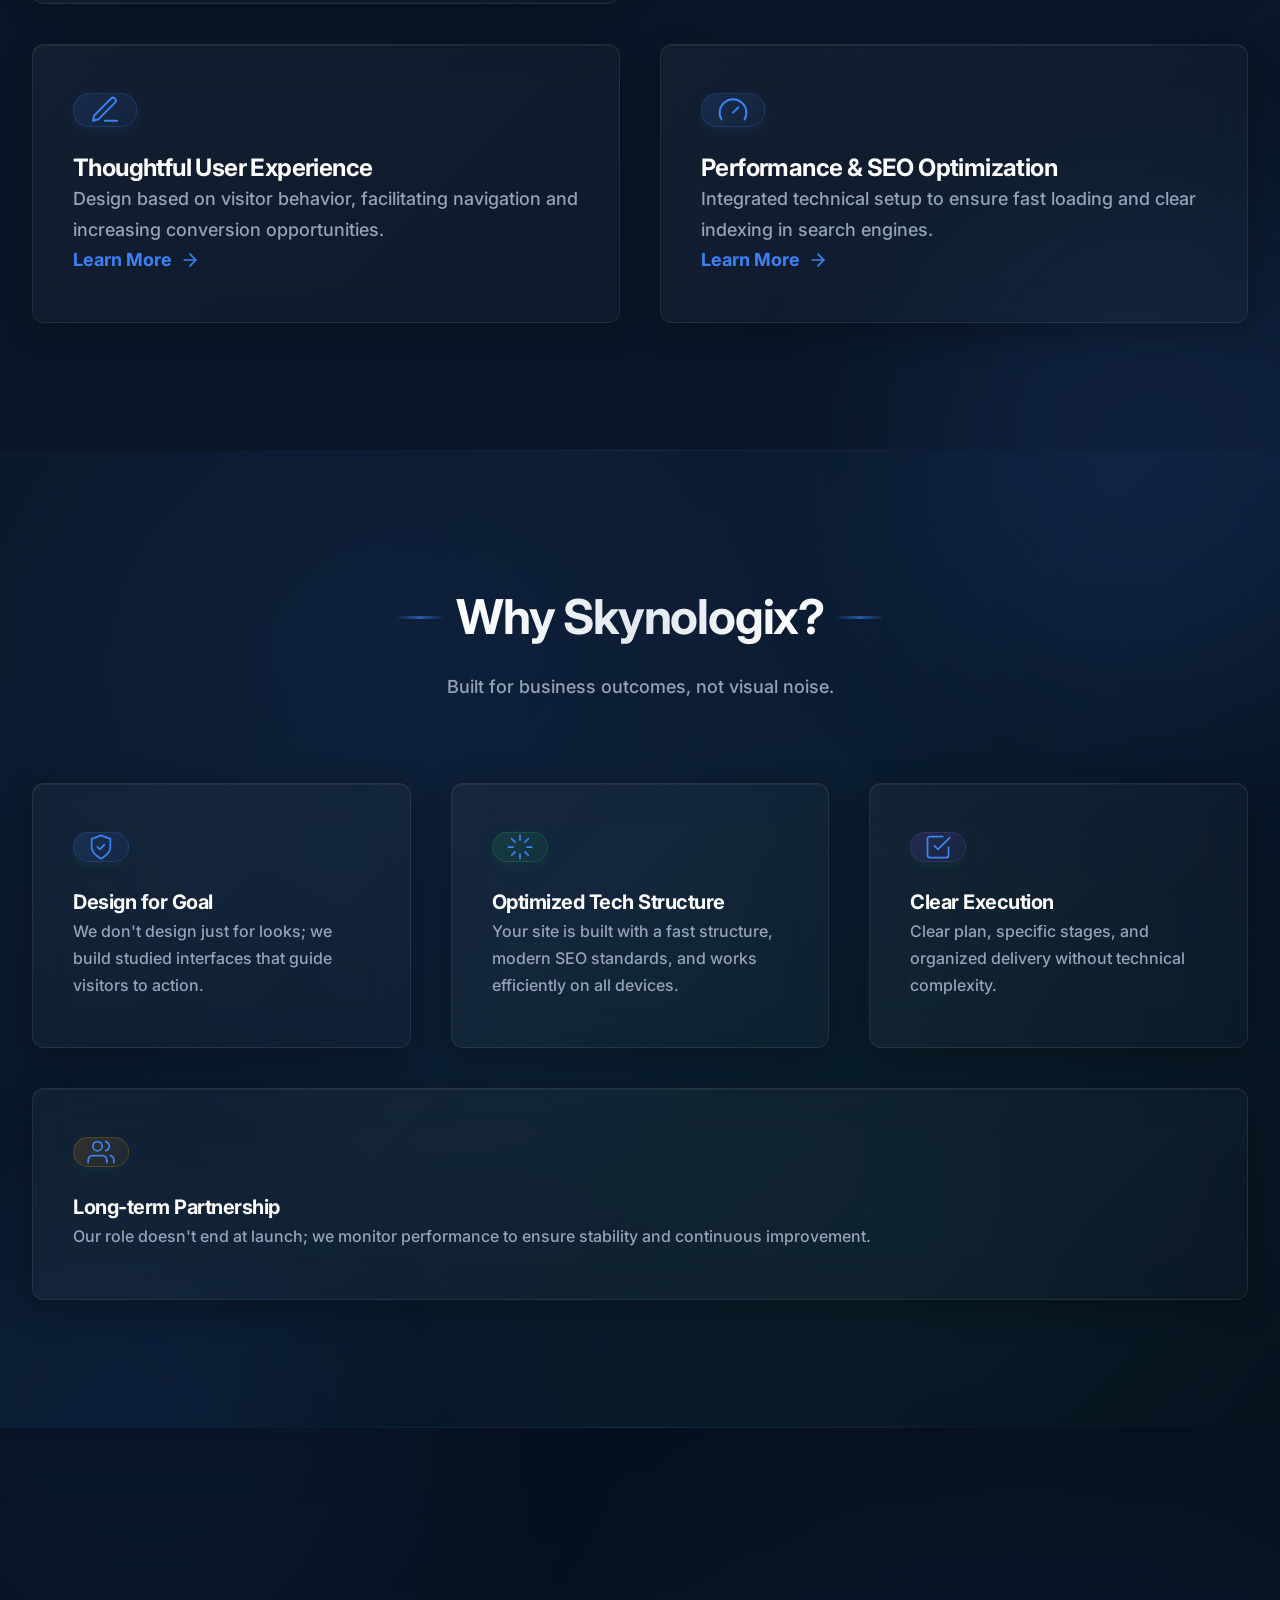
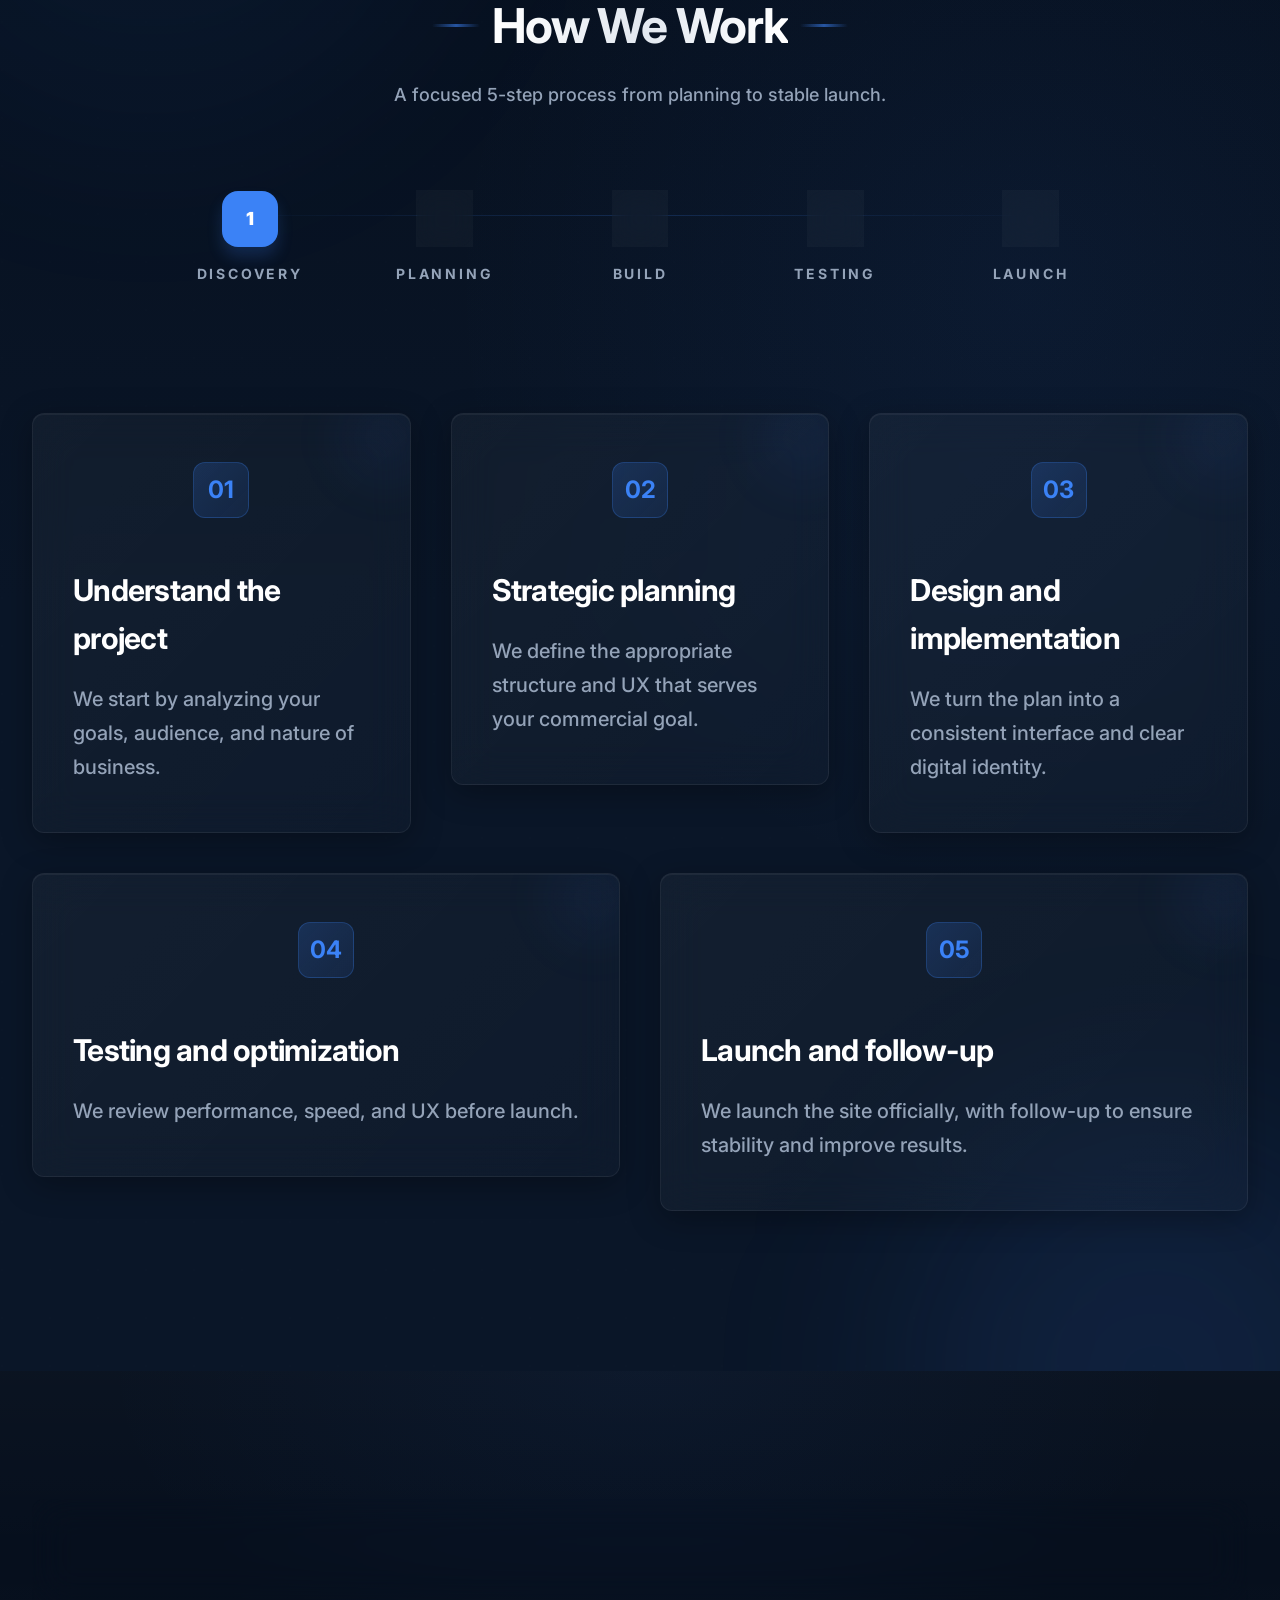
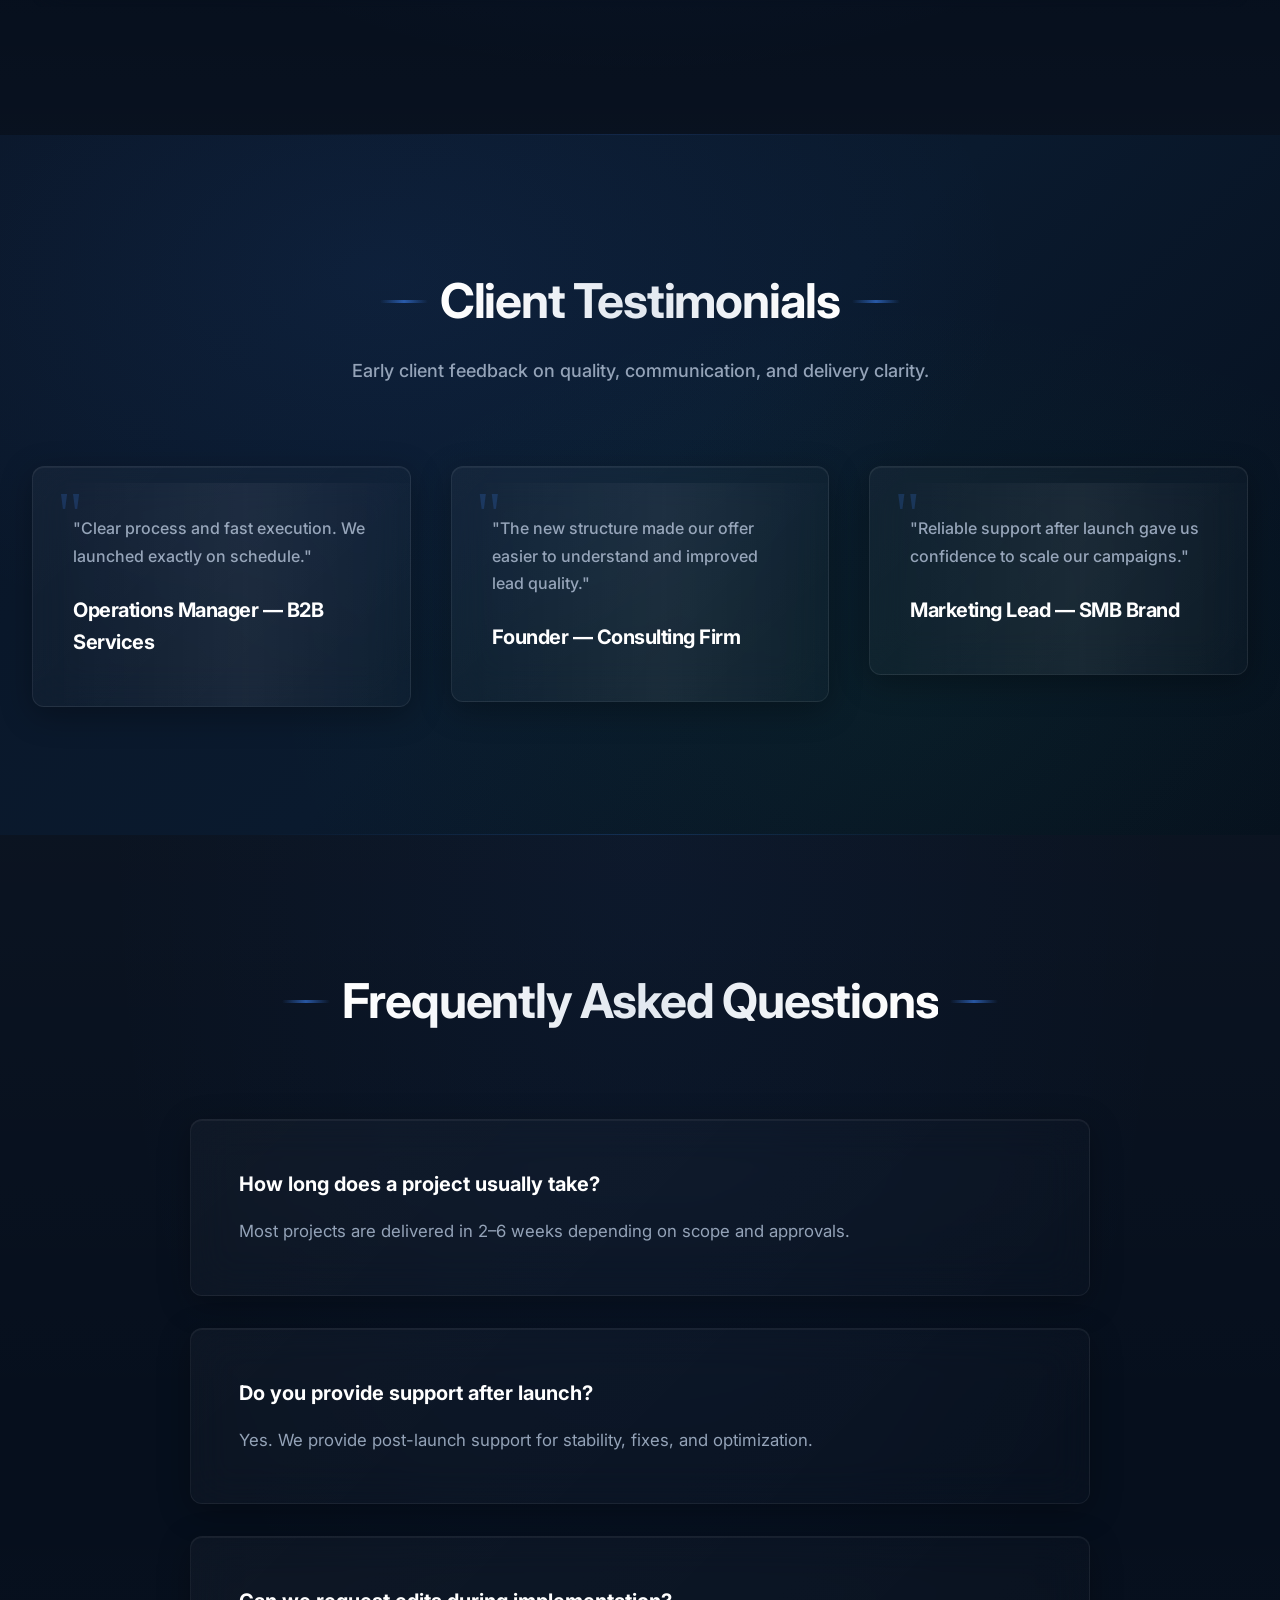
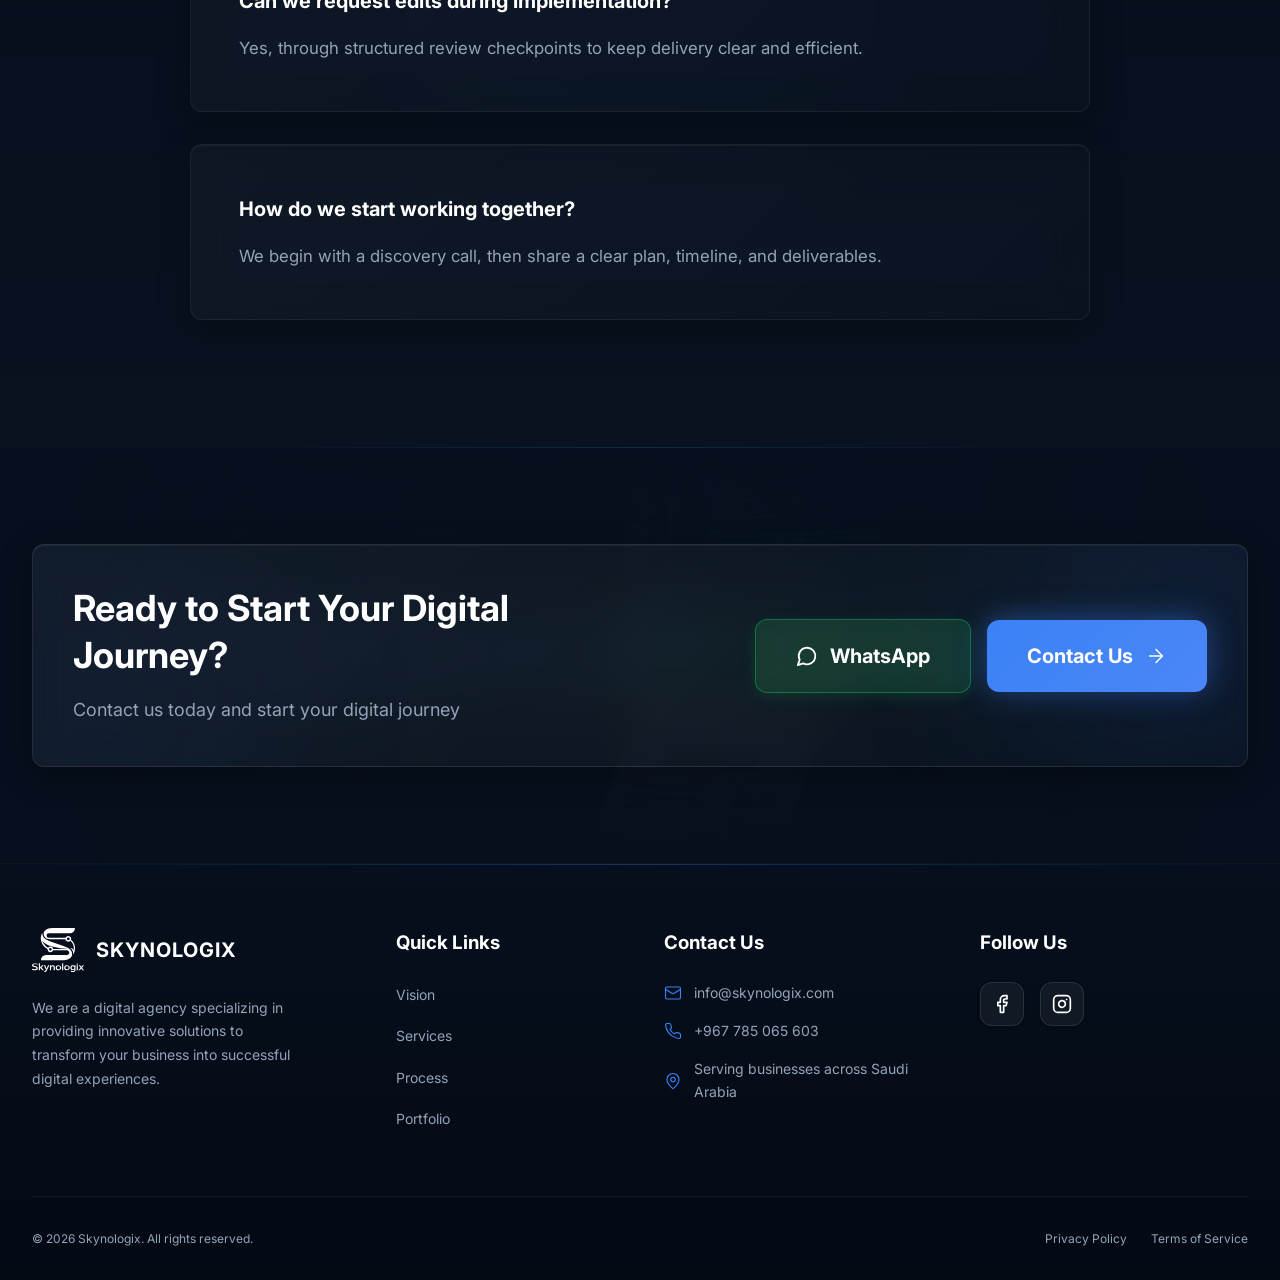
==== commit 6638f3f4: "perf: optimize font loading and reduce font weights across all pages - Add preconnect hints for Goog" ====
--- a/index.html
+++ b/index.html
@@ -34,7 +34,7 @@
   <link rel="preconnect" href="https://fonts.googleapis.com">
   <link rel="preconnect" href="https://fonts.gstatic.com" crossorigin>
   <link
-    href="https://fonts.googleapis.com/css2?family=Inter:wght@400;500;600;700;800;900&family=Space+Grotesk:wght@400;500;700&family=Noto+Sans+Arabic:wght@400;500;700&family=Tajawal:wght@400;500;700;800;900&display=swap"
+    href="https://fonts.googleapis.com/css2?family=Inter:wght@400;500;700&family=Space+Grotesk:wght@400;500;700&display=swap"
     rel="stylesheet">
   <!-- Styles -->
   <link rel="stylesheet" href="css/styles.css">
--- a/css/styles.css
+++ b/css/styles.css
@@ -1414,7 +1414,7 @@
 
 .hero-badge-card h3 {
   font-size: 0.75rem;
-  font-weight: 600;
+  font-weight: 700;
   margin: 0;
   white-space: nowrap;
 }
@@ -1460,7 +1460,7 @@
 
 .section-heading h2 {
   font-size: 1.875rem;
-  font-weight: 800;
+  font-weight: 700;
   letter-spacing: -.025em;
   color: #fff
 }
@@ -1780,7 +1780,7 @@
   align-items: center;
   justify-content: center;
   color: var(--accent);
-  font-weight: 900;
+  font-weight: 700;
   font-size: 1.5rem;
   flex-shrink: 0
 }
@@ -3062,7 +3062,7 @@
 .faq-item h3 {
   margin-bottom: 1rem;
   font-size: 1.25rem;
-  font-weight: 600;
+  font-weight: 700;
   color: #fff;
 }
 
@@ -3381,7 +3381,7 @@
 
 .stat-number {
   font-size: clamp(0.875rem, 4vw, 2rem);
-  font-weight: 800;
+  font-weight: 700;
   color: #fff;
   line-height: 1;
 }
@@ -3577,7 +3577,7 @@
   border-radius: 3rem;
   box-shadow: 0 8px 25px rgba(37, 211, 102, 0.4);
   text-decoration: none;
-  font-weight: 600;
+  font-weight: 700;
   font-size: 0.95rem;
   transition: all 0.3s;
   animation: whatsapp-float 3s ease-in-out infinite;
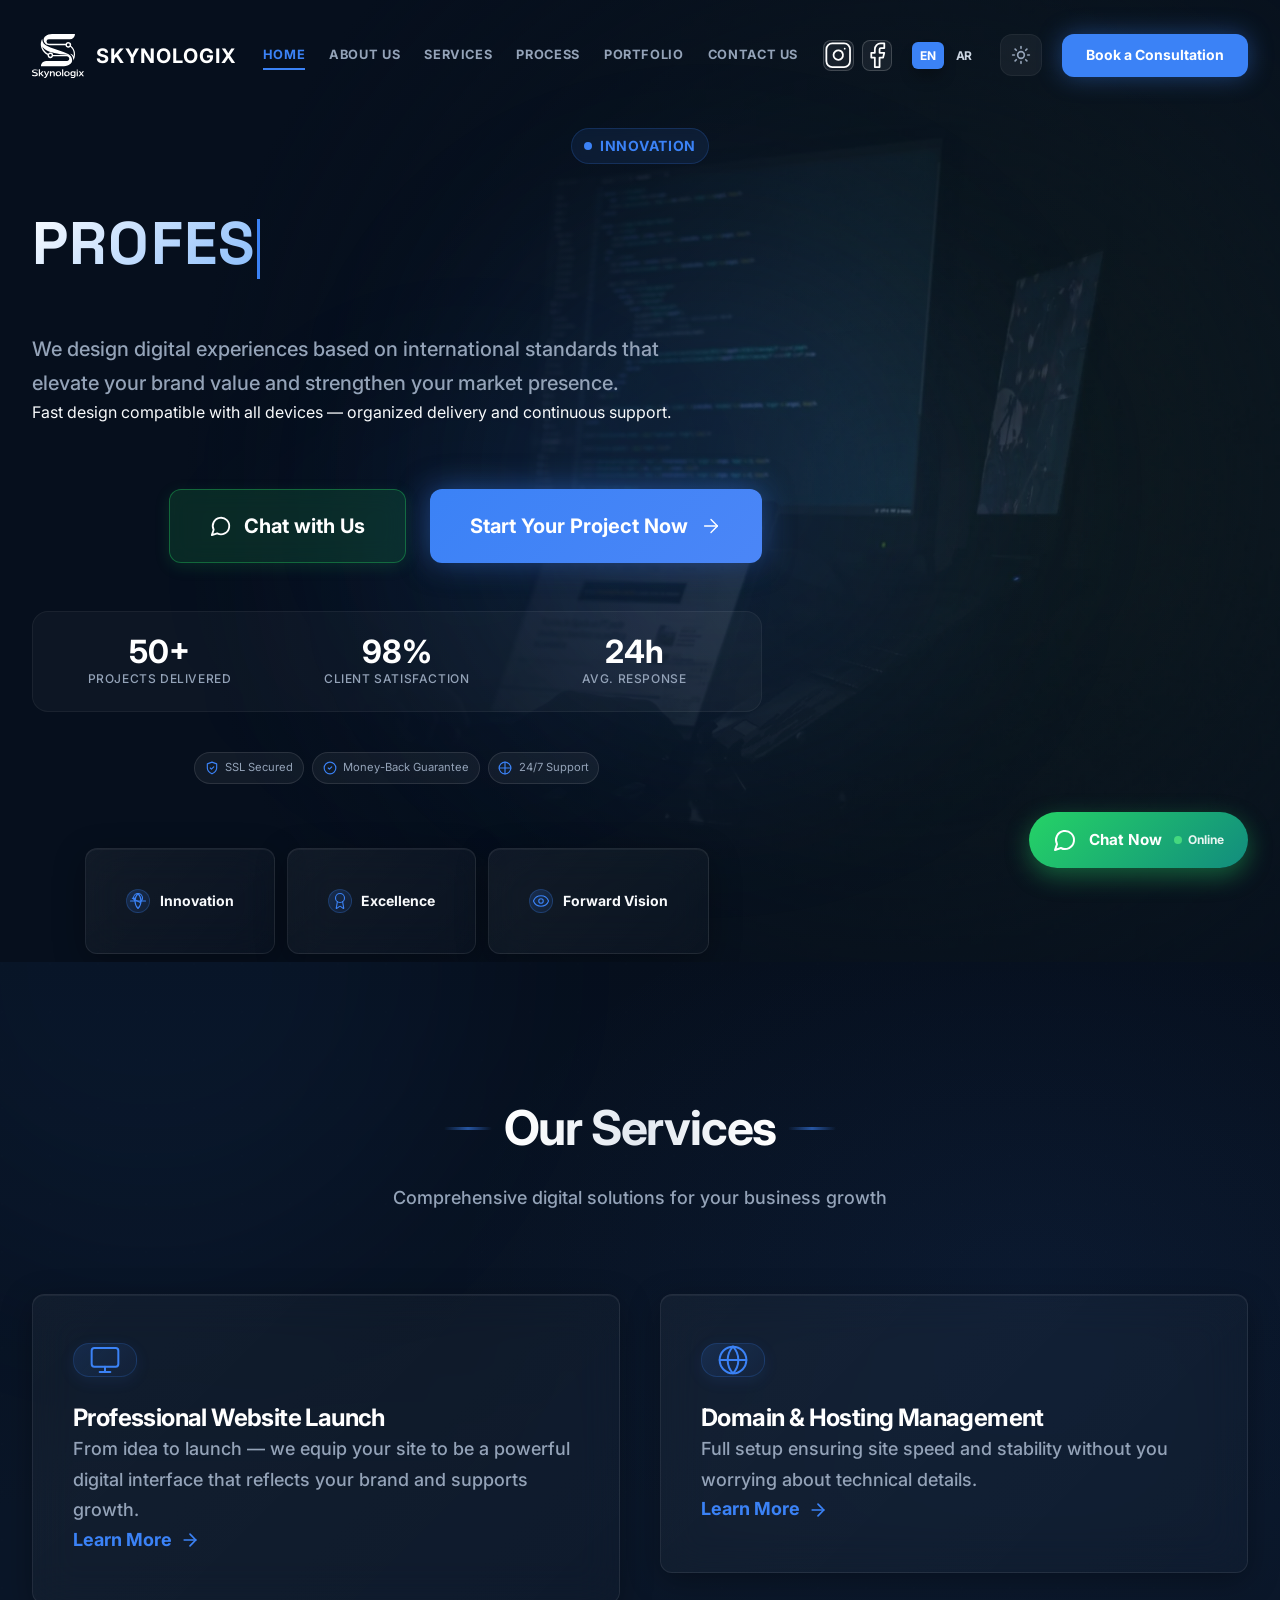
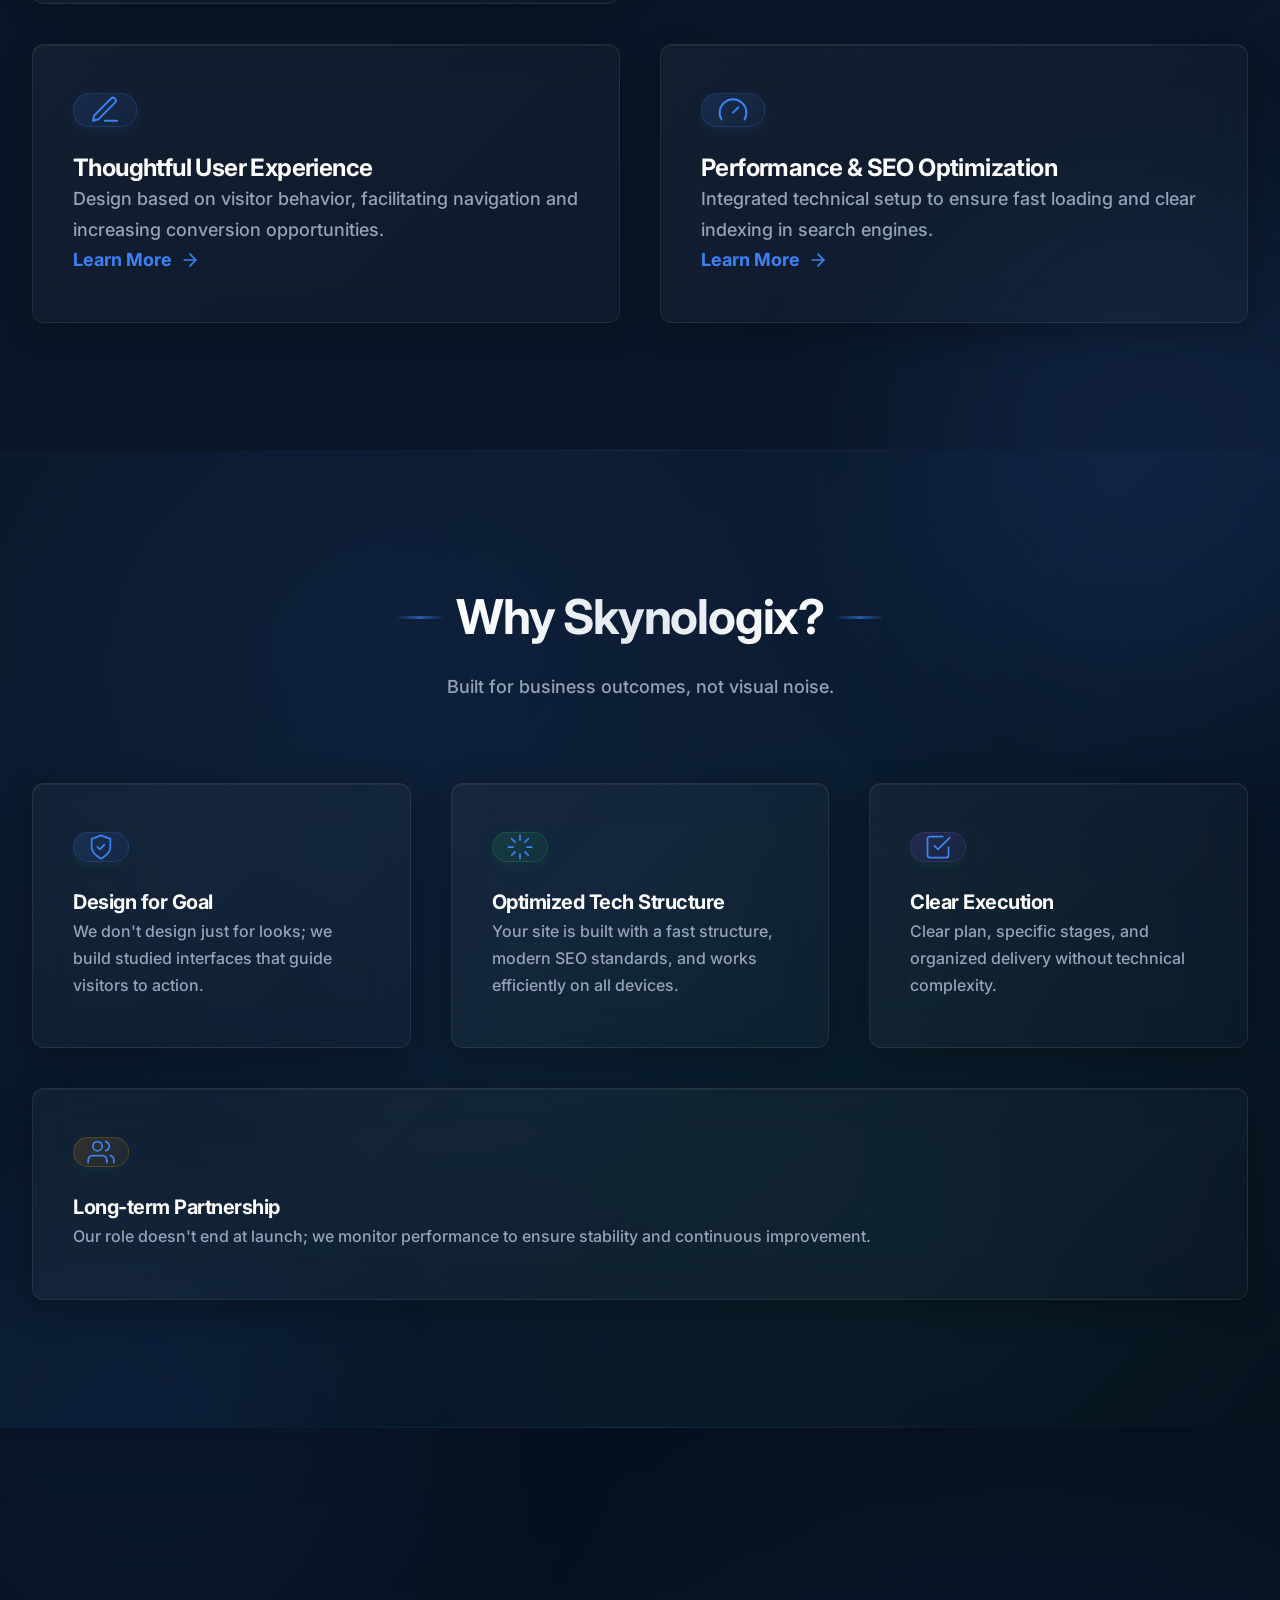
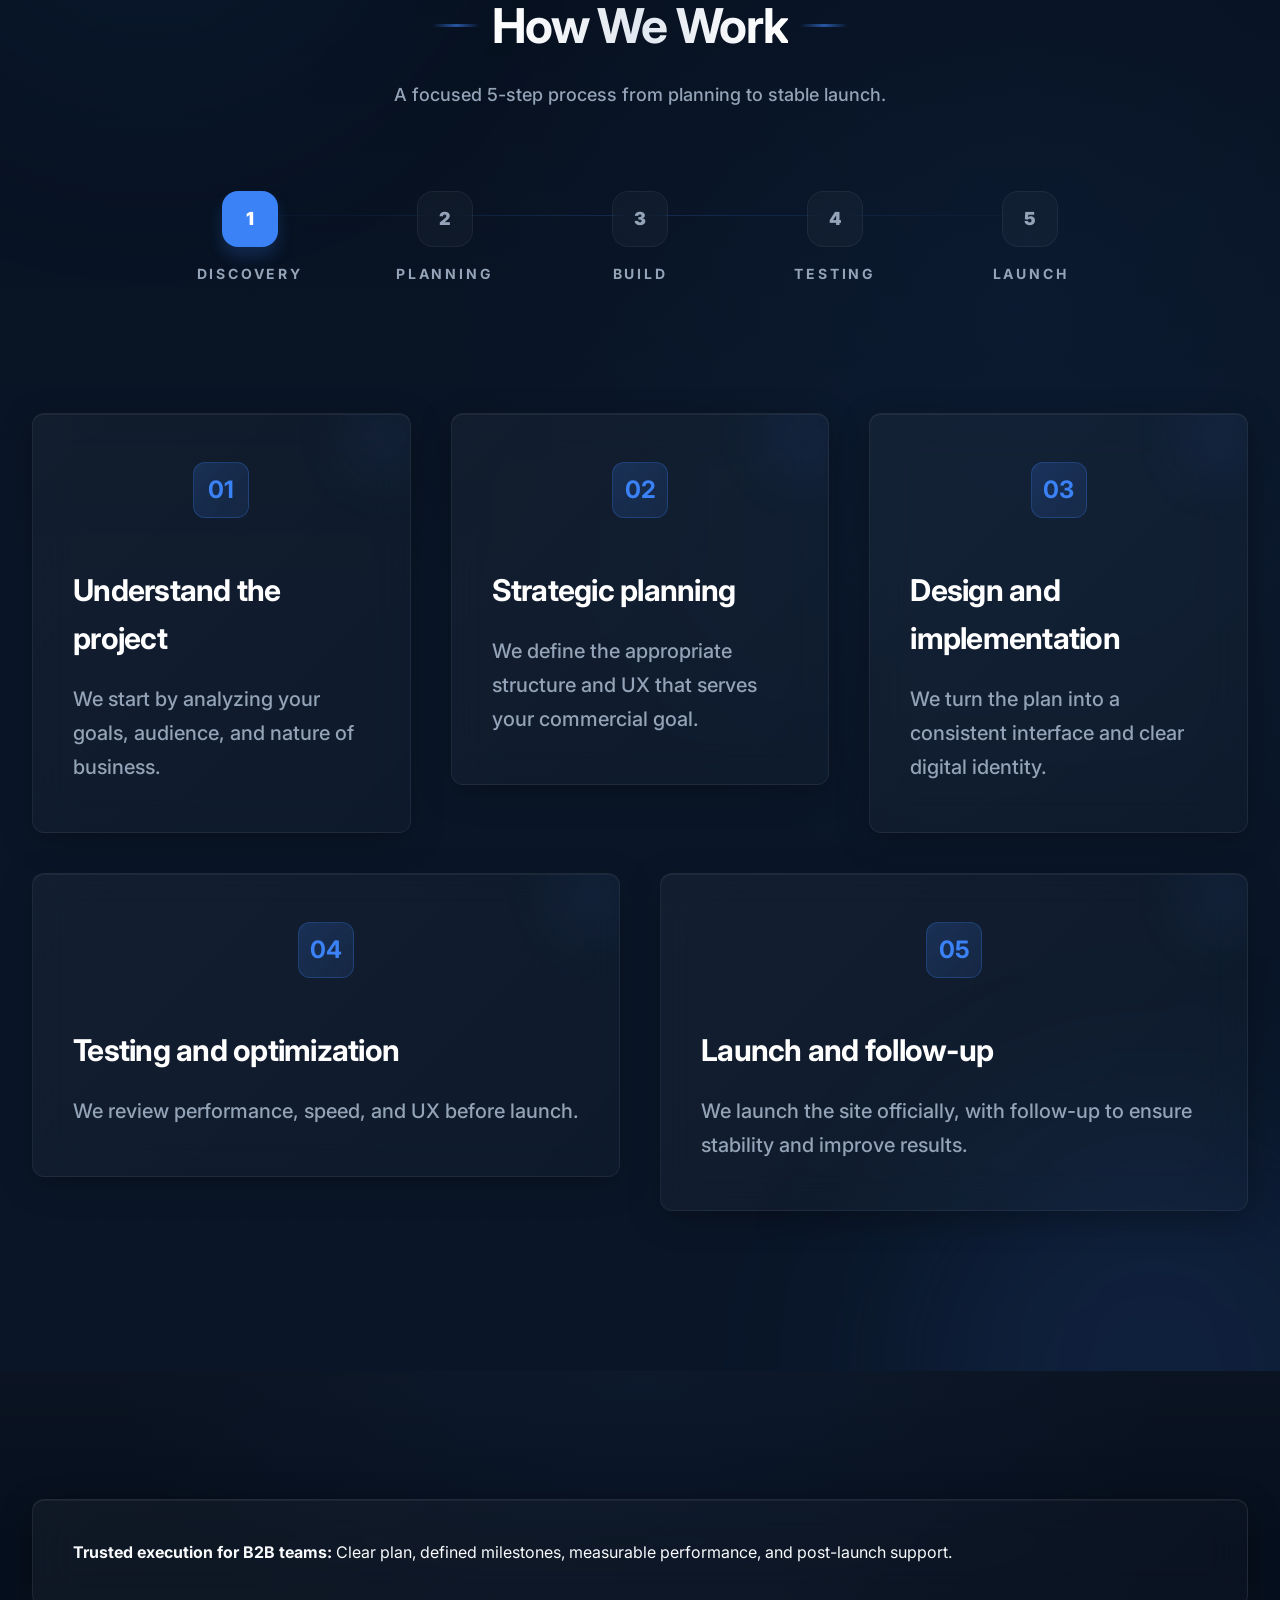
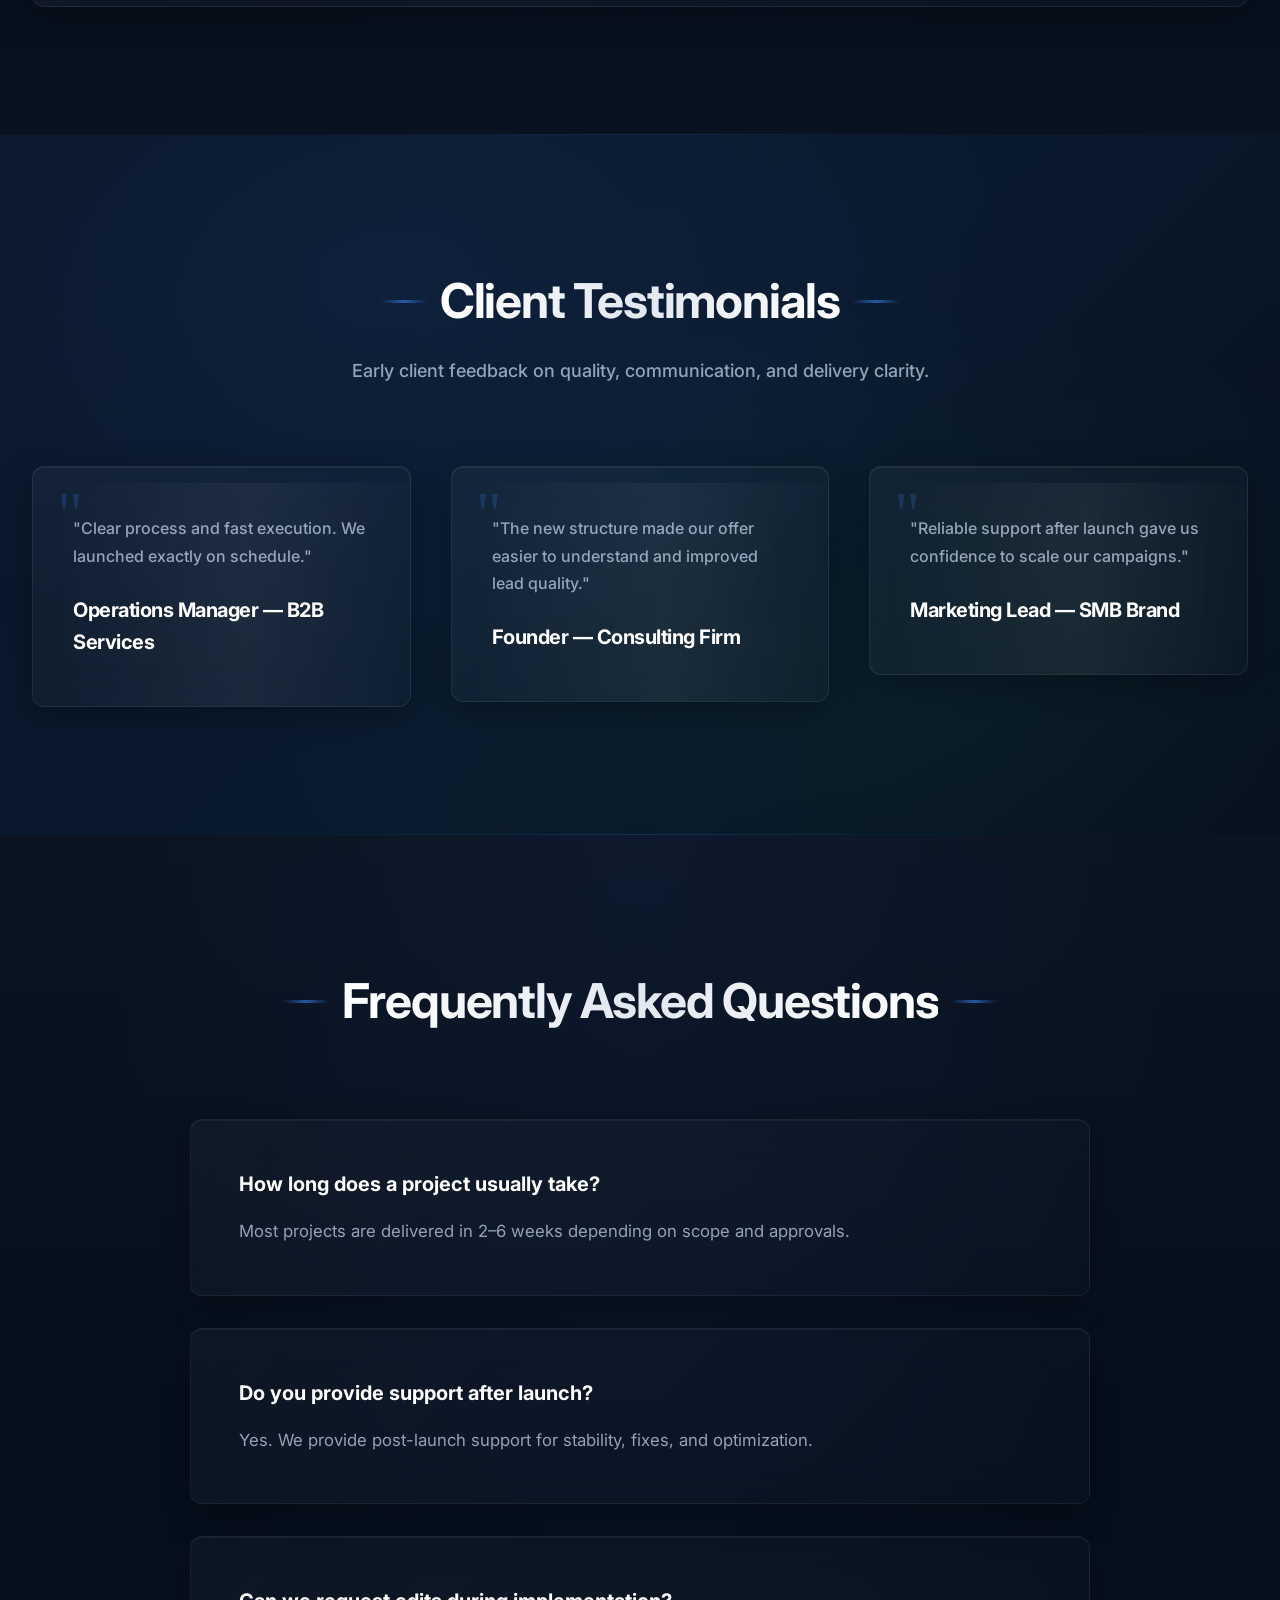
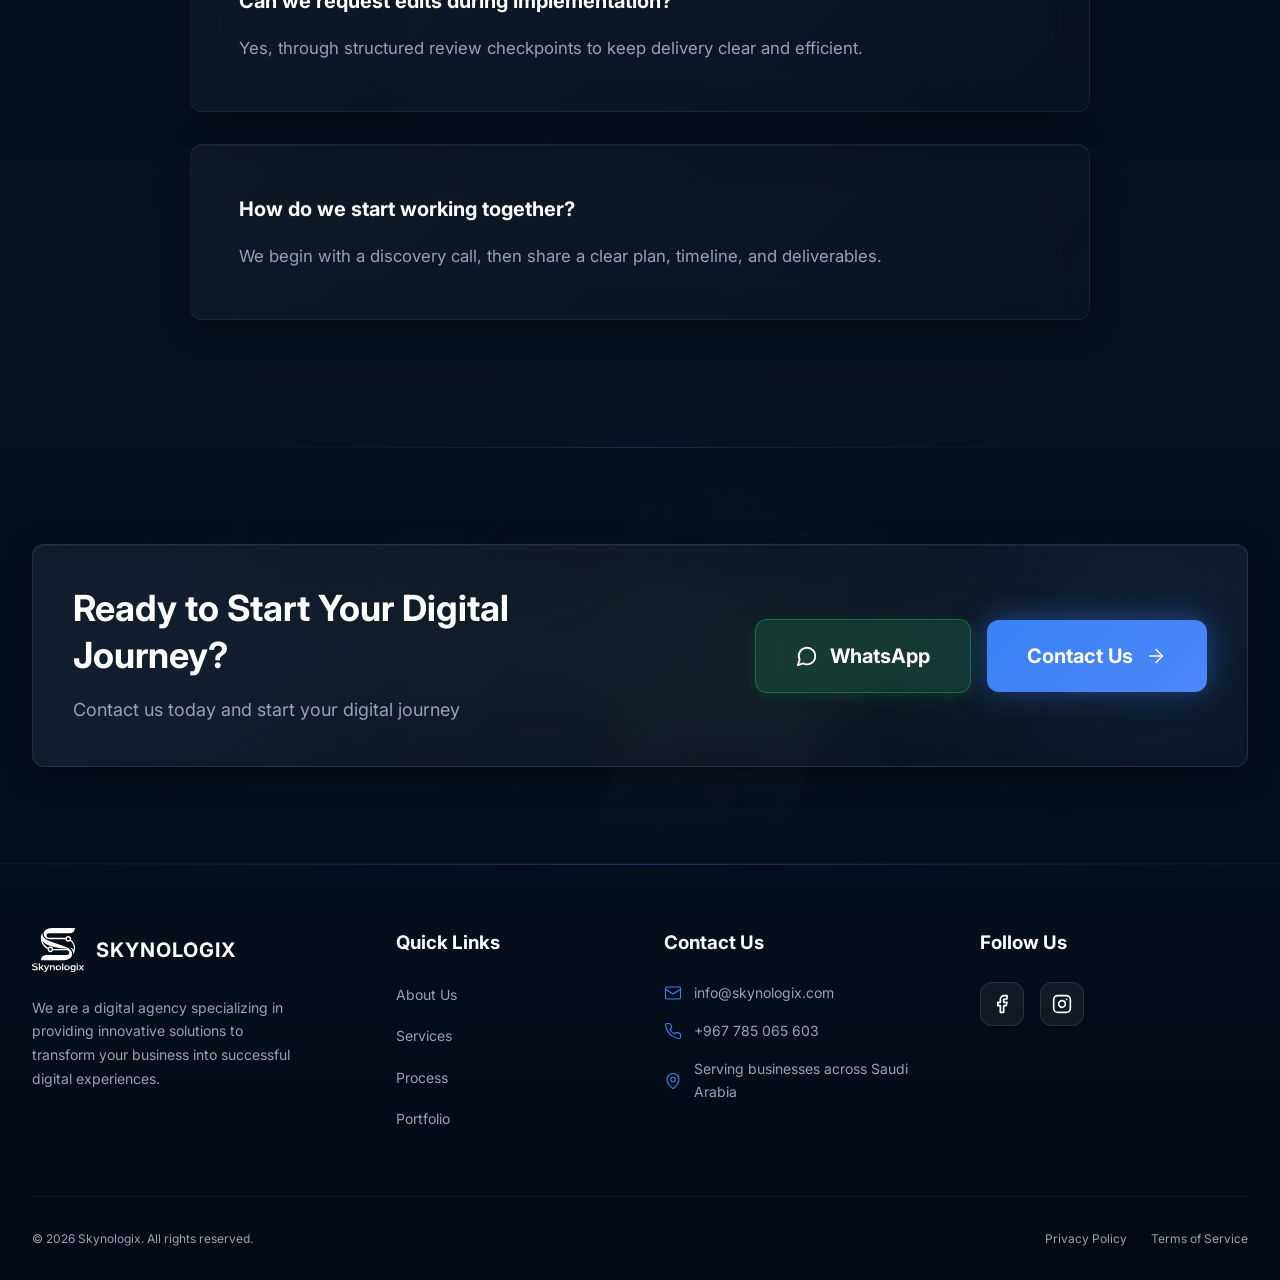
==== commit 79c16ca5: "refactor: rename "Vision" to "About Us" and reorder navigation links - Update navbar link text from " ====
--- a/index.html
+++ b/index.html
@@ -76,10 +76,10 @@
         <!-- Desktop Nav -->
         <div class="nav-links">
           <a href="index.html" class="nav-link" data-content="navbar.home">Home</a>
+          <a href="about.html" class="nav-link" data-content="navbar.about">About Us</a>
           <a href="services.html" class="nav-link" data-content="navbar.services">Services</a>
           <a href="how-it-works.html" class="nav-link" data-content="navbar.process">Process</a>
           <a href="portfolio.html" class="nav-link" data-content="navbar.portfolio">Portfolio</a>
-          <a href="about.html" class="nav-link" data-content="navbar.vision">Vision</a>
           <a href="contact.html" class="nav-link" data-content="navbar.contact">Contact Us</a>
         </div>
 
@@ -150,10 +150,10 @@
       <!-- Mobile Menu -->
       <div id="mobile-menu" class="mobile-menu">
         <a href="index.html" data-content="navbar.home">Home</a>
+        <a href="about.html" data-content="navbar.about">About Us</a>
         <a href="services.html" data-content="navbar.services">Services</a>
         <a href="how-it-works.html" data-content="navbar.process">Process</a>
         <a href="portfolio.html" data-content="navbar.portfolio">Portfolio</a>
-        <a href="about.html" data-content="navbar.vision">Vision</a>
         <a href="contact.html" data-content="navbar.contact">Contact Us</a>
         <a href="contact.html" class="mobile-cta" data-content="navbar.mobile_cta">Talk to Us</a>
       </div>
@@ -745,7 +745,7 @@
         <div class="footer-links" style="margin-left:3rem">
           <h3 data-content="footer.links_title">Quick Links</h3>
           <ul>
-            <li><a href="about.html" data-content="navbar.vision">Vision</a></li>
+            <li><a href="about.html" data-content="navbar.about">About Us</a></li>
             <li><a href="services.html" data-content="navbar.services">Services</a></li>
             <li><a href="how-it-works.html" data-content="navbar.process">Process</a></li>
             <li><a href="portfolio.html" data-content="navbar.portfolio">Portfolio</a></li>
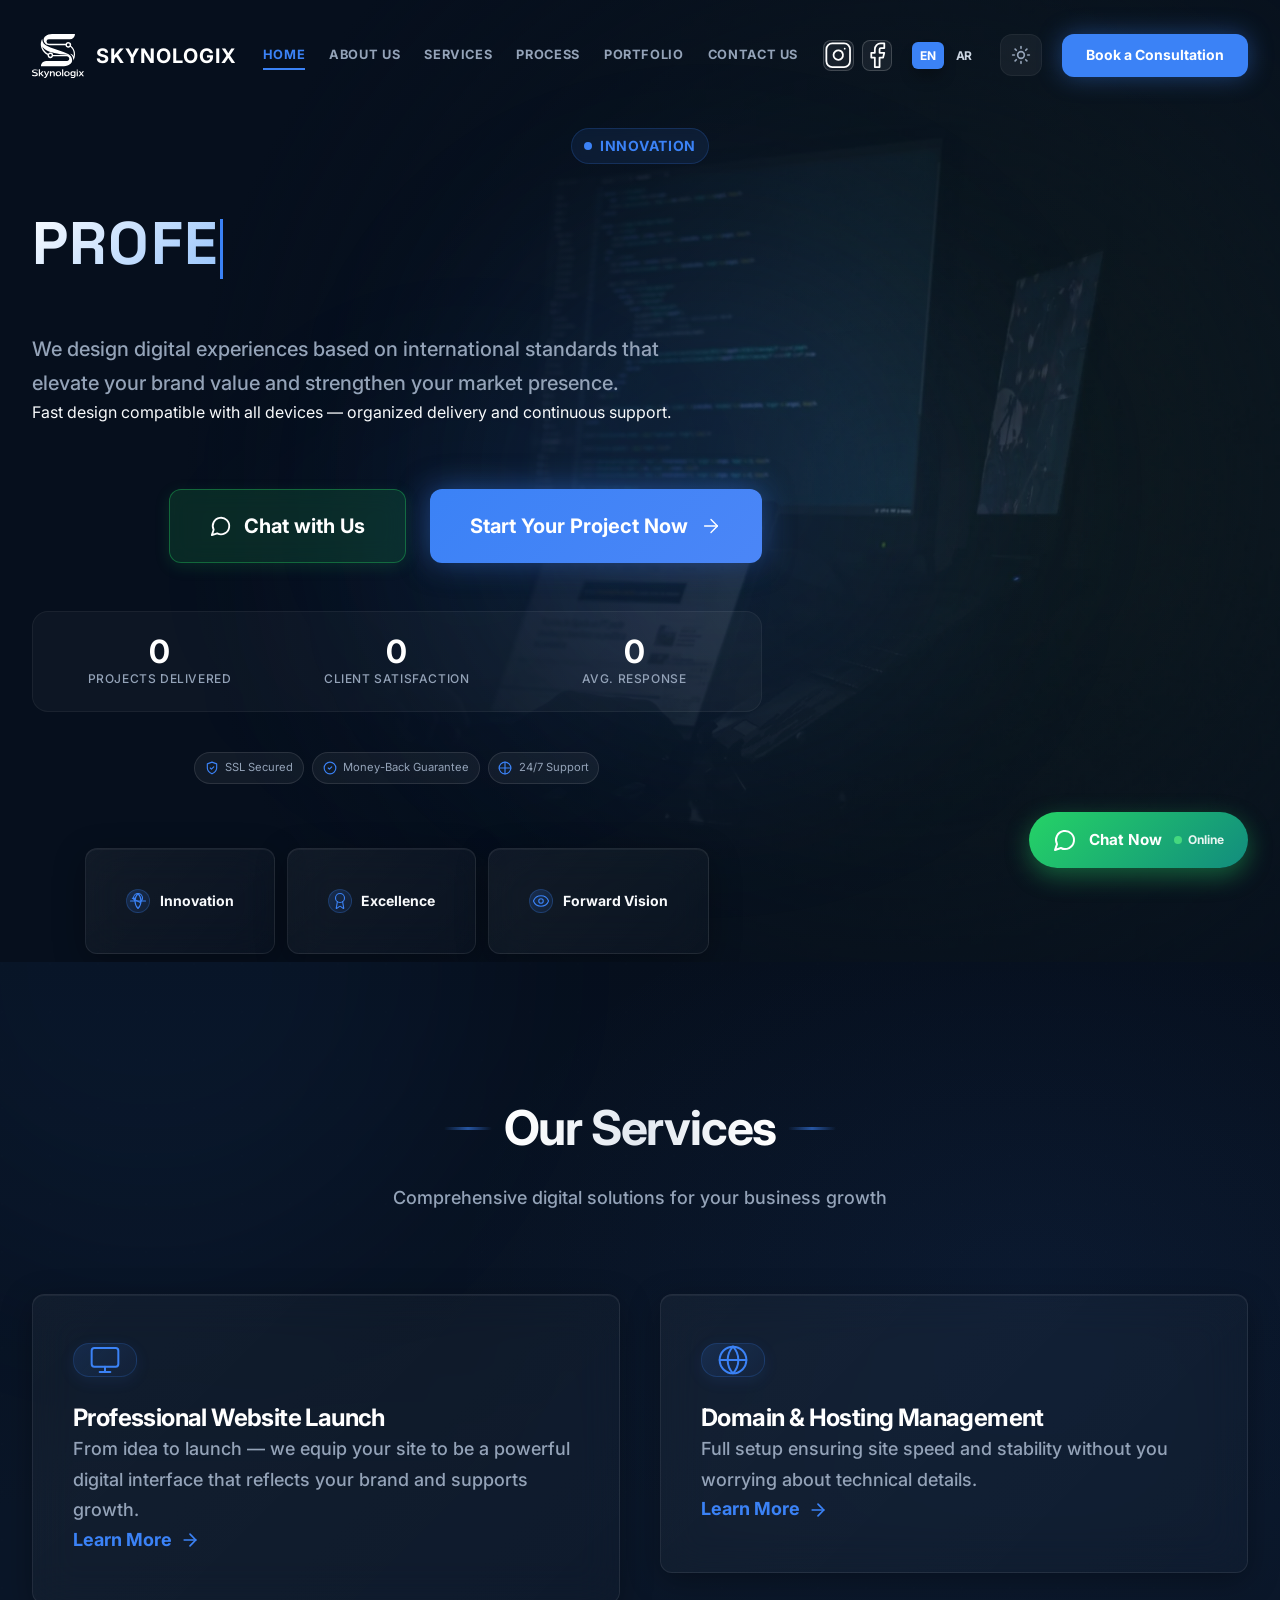
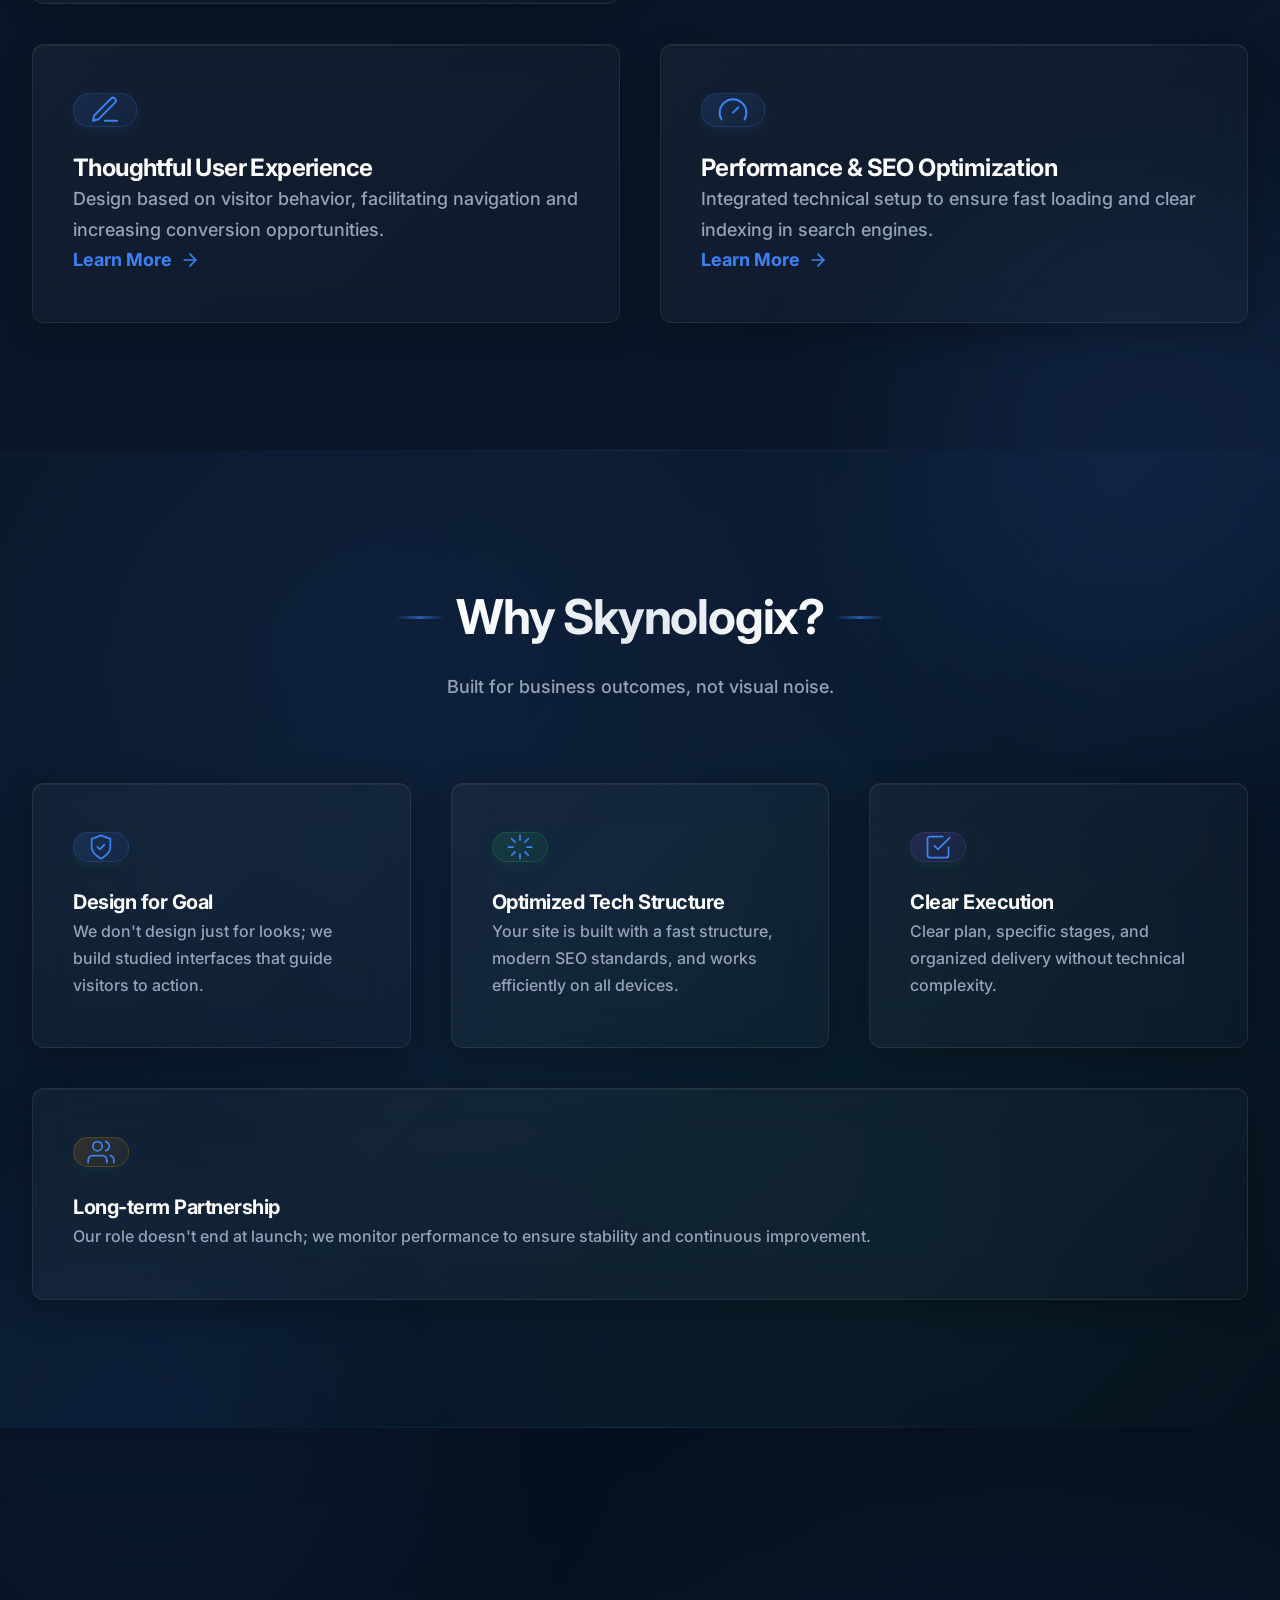
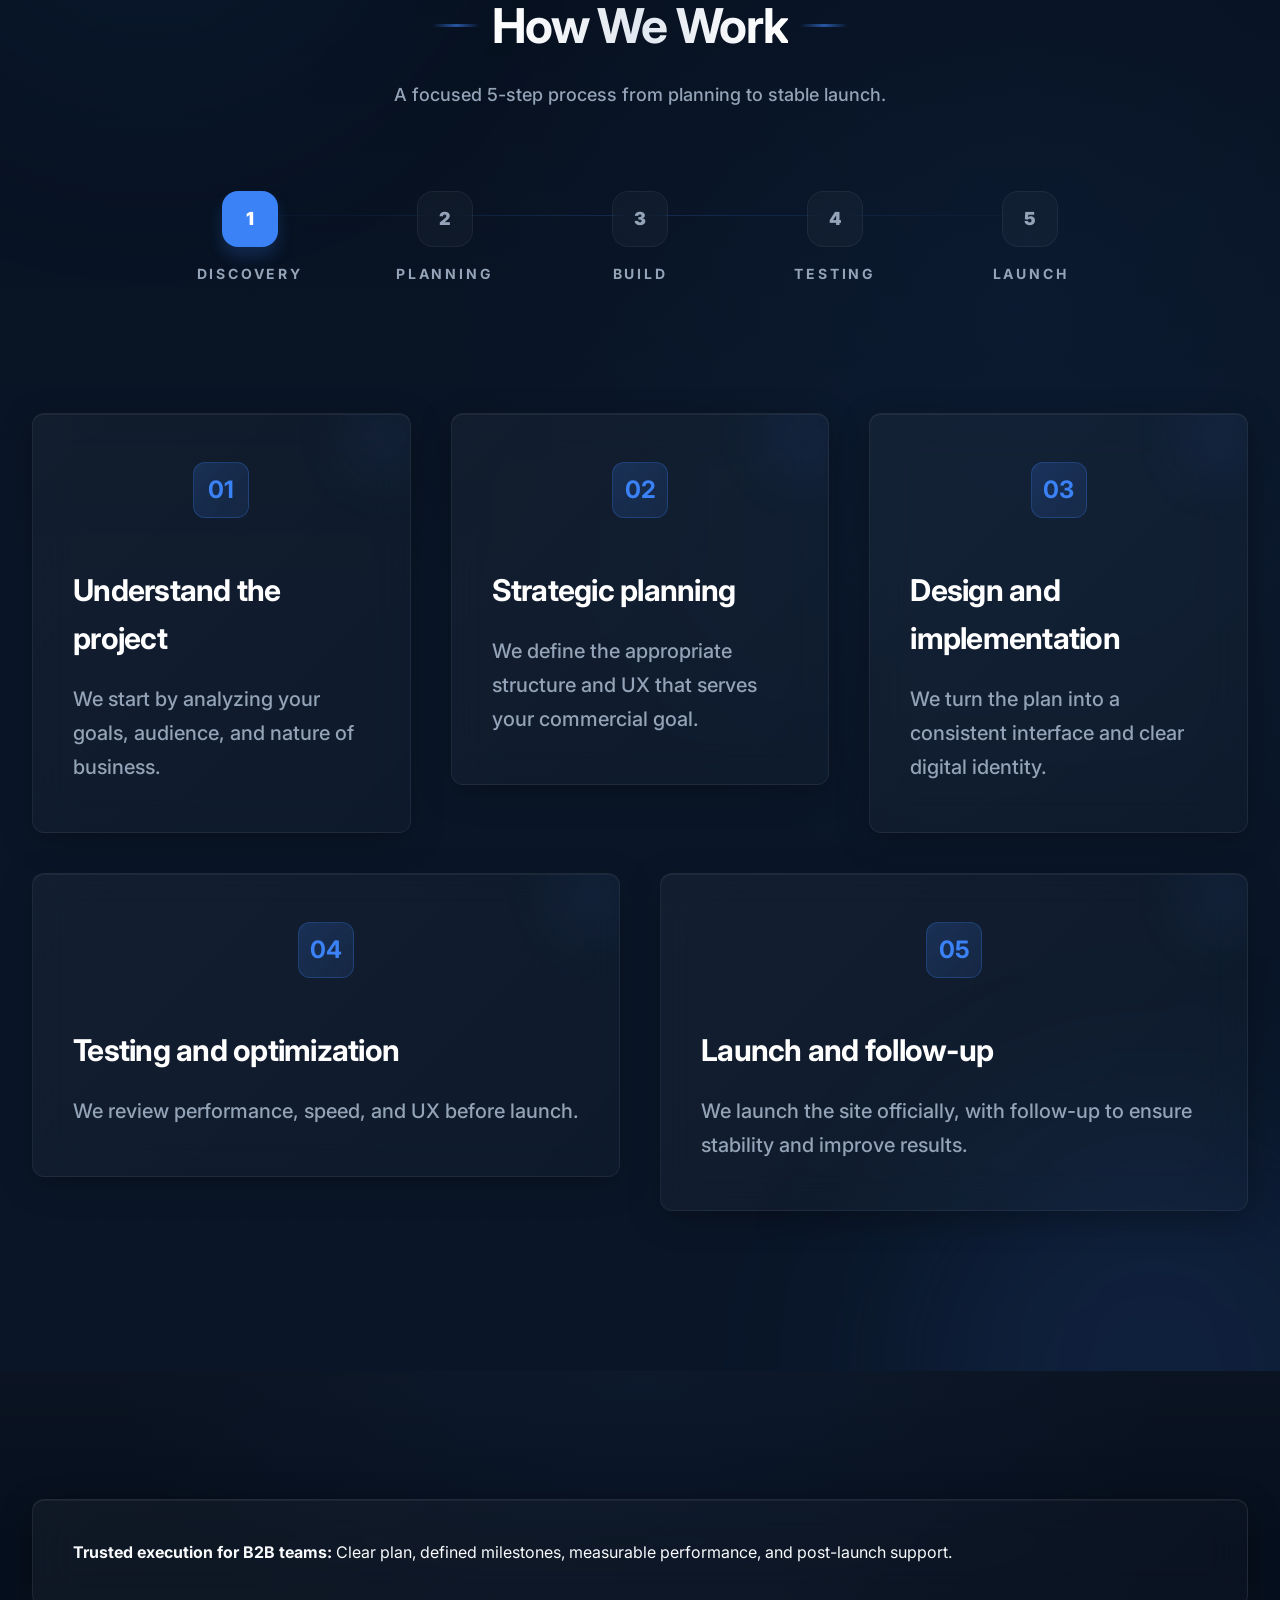
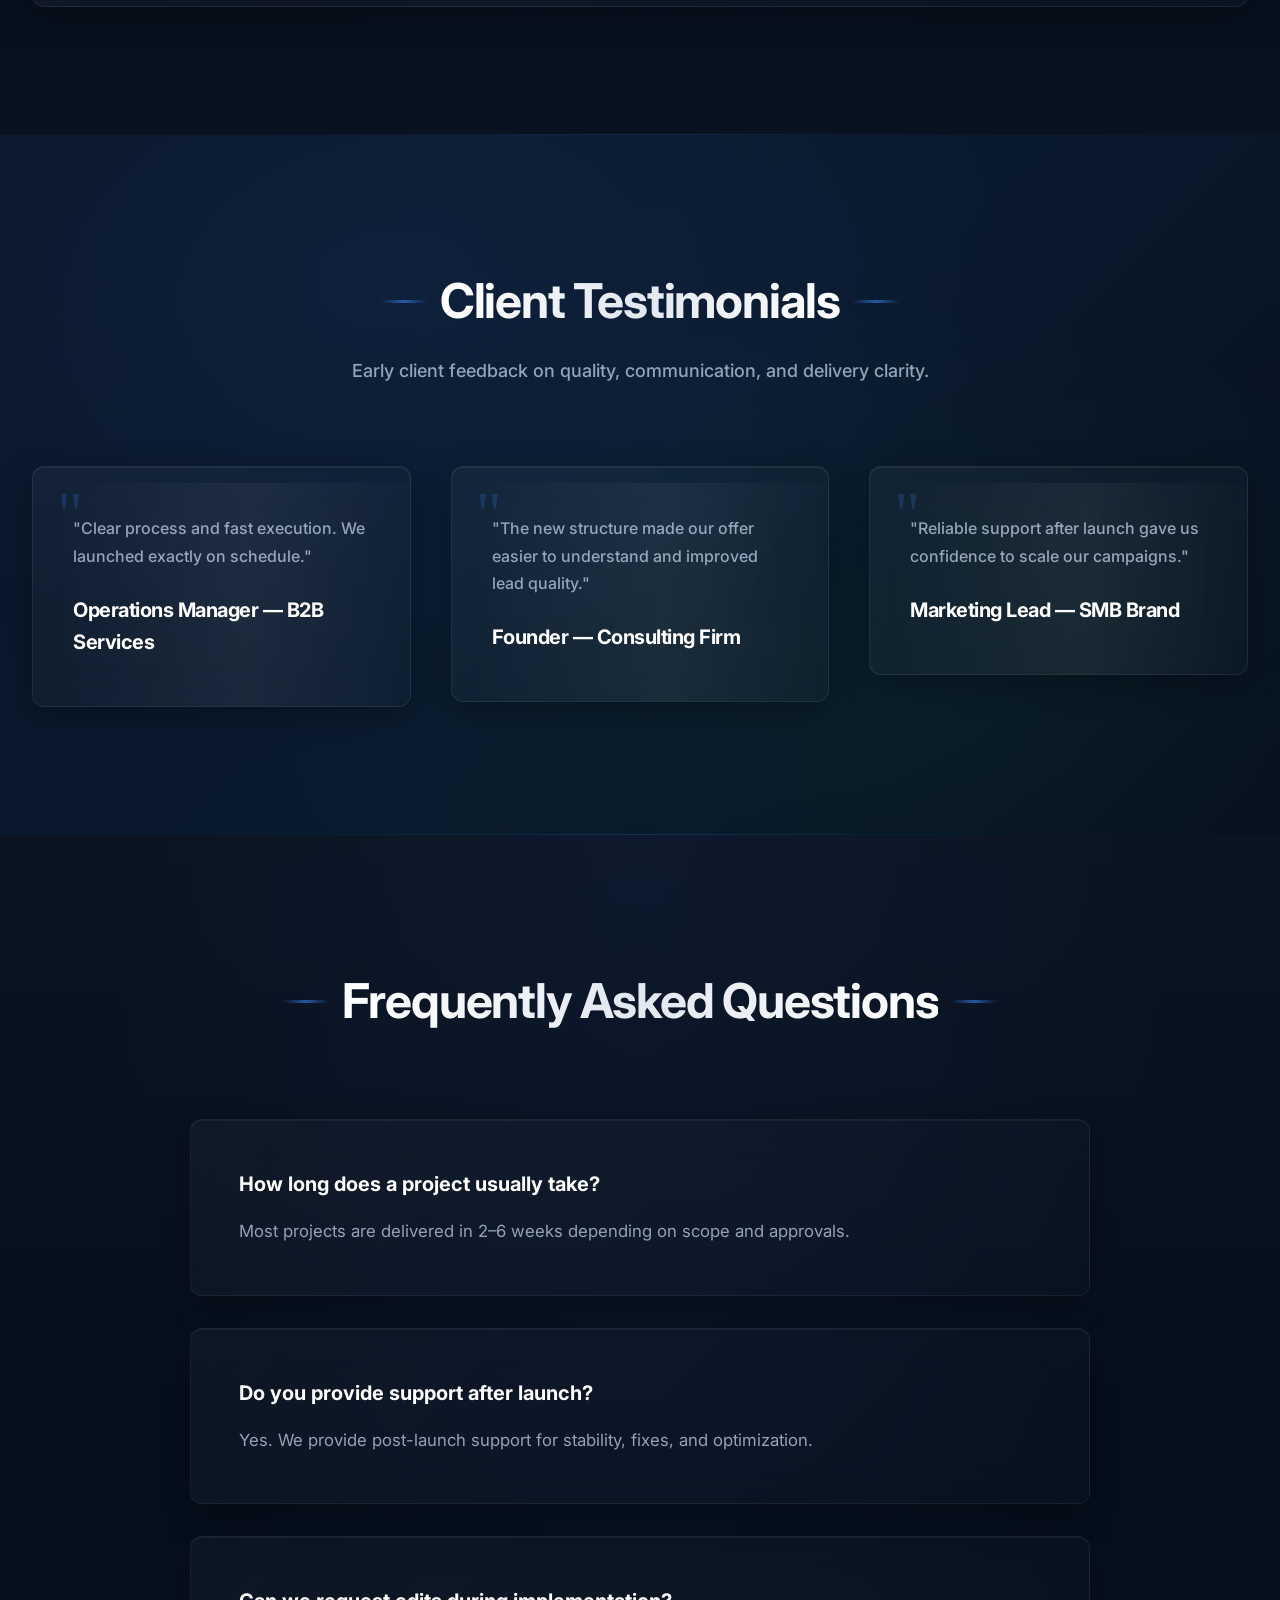
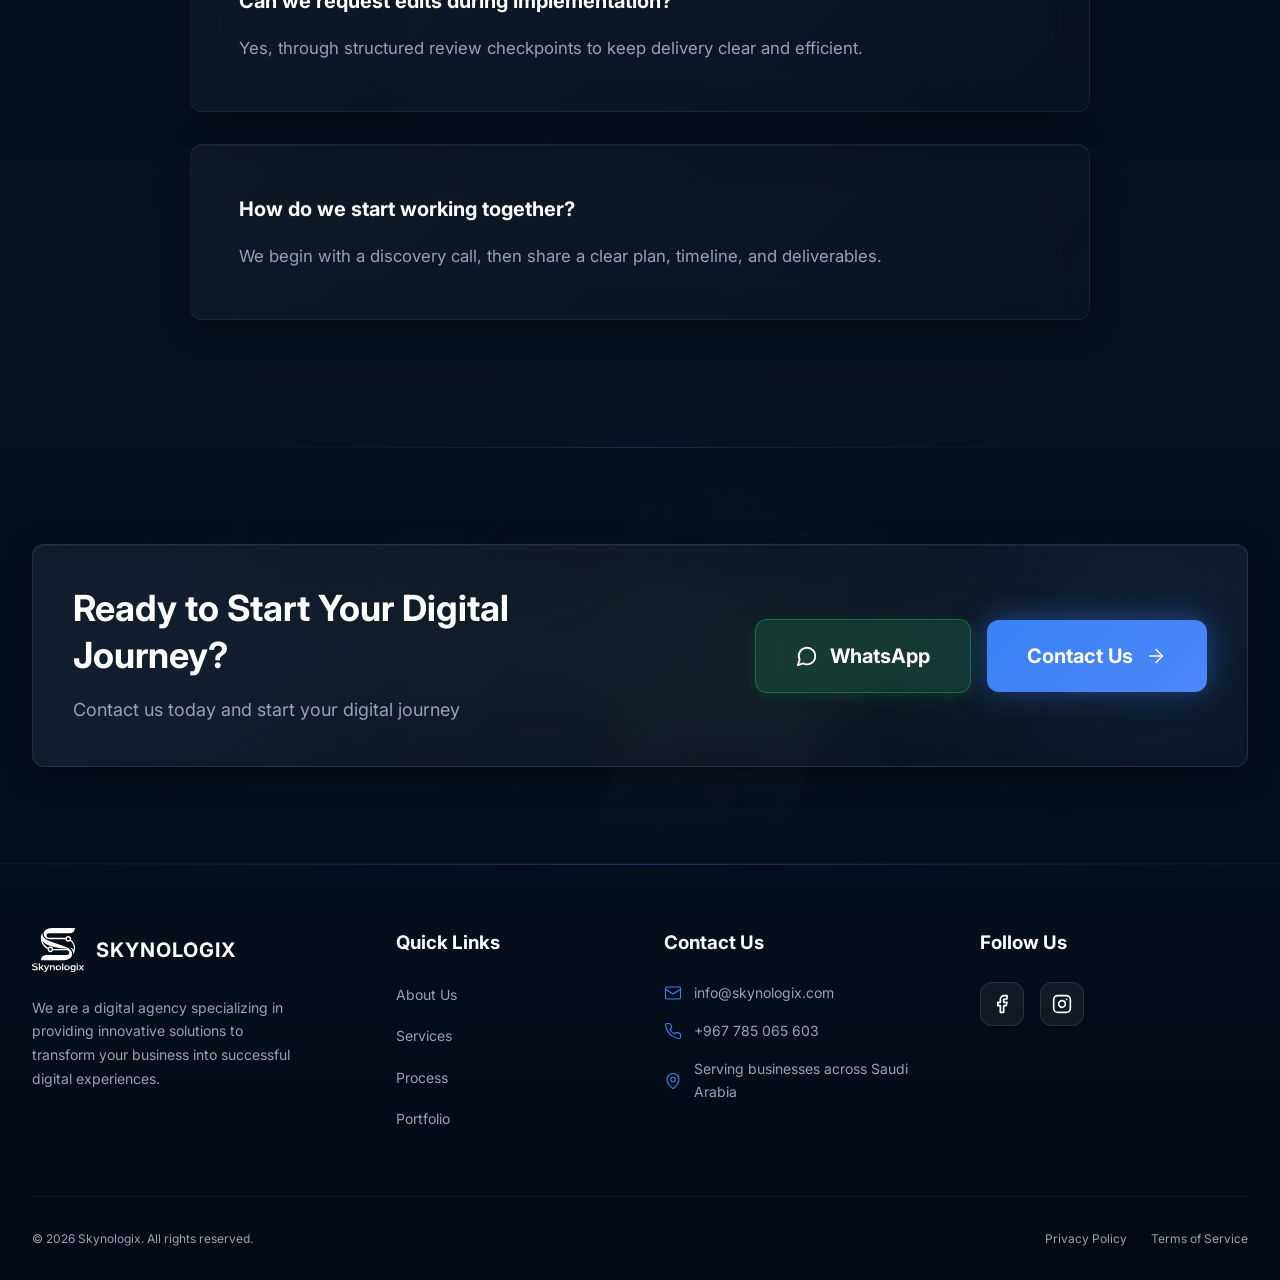
==== commit f2f07046: "Fix hero layout and navbar spacing" ====
--- a/index.html
+++ b/index.html
@@ -173,14 +173,14 @@
     </div>
 
     <div class="hero-content">
-      <div class="hero-badge-wrapper reveal" data-delay="0">
+      <div class="hero-badge-wrapper">
         <div class="hero-badge">
           <span class="ping"></span>
           <span data-content="hero.badge">Innovation</span>
         </div>
       </div>
-      <div class="hero-inner" style="margin-right:auto">
-        <div class="reveal" data-delay="0">
+      <div class="hero-inner">
+        <div>
           <h1 class="en gradient-text typing-text"
             data-typing='["Professional Web & E-commerce Solutions","We Power SME Growth","Solutions That Drive Sales"]'
             data-typing-delay="3000">
@@ -188,7 +188,7 @@
           </h1>
         </div>
 
-        <div class="reveal" data-delay="200">
+        <div>
           <p class="hero-subtitle en" data-content="hero.subtitle">We design digital experiences based on international
             standards that elevate your
             brand value and strengthen your market presence.</p>
@@ -196,7 +196,7 @@
         <p class="hero-note" data-content="hero.note">Fast design compatible with all devices — organized delivery and
           continuous support.</p>
 
-        <div class="reveal hero-ctas" data-delay="400">
+        <div class="hero-ctas">
           <a href="contact.html" class="btn-primary">
             <span data-content="hero.cta_primary">Start Your Project Now</span>
             <svg viewBox="0 0 24 24" fill="none" stroke="currentColor" stroke-width="2" stroke-linecap="round"
@@ -216,7 +216,7 @@
         </div>
 
         <!-- Animated Stats -->
-        <div class="stats-section reveal" data-delay="500">
+        <div class="stats-section">
           <div class="stat-item">
             <div class="stat-number" data-target="50" data-suffix="+">0</div>
             <div class="stat-label">Projects Delivered</div>
@@ -232,7 +232,7 @@
         </div>
 
         <!-- Trust Seals -->
-        <div class="trust-seals reveal" data-delay="600">
+        <div class="trust-seals">
           <div class="trust-seal">
             <svg viewBox="0 0 24 24" fill="none" stroke="currentColor" stroke-width="2" stroke-linecap="round"
               stroke-linejoin="round">
--- a/css/styles.css
+++ b/css/styles.css
@@ -785,6 +785,12 @@
   gap: 1.25rem
 }
 
+@media(max-width: 599px) {
+  .nav-actions {
+    gap: 0.5rem
+  }
+}
+
 .header-social {
   display: none;
   align-items: center;
@@ -1067,6 +1073,13 @@
   background: radial-gradient(circle at 30% 50%, transparent 0%, #060f1d 70%), linear-gradient(to right, transparent, #060f1d 80%)
 }
 
+@media (max-width: 767px) {
+  .hero-overlay,
+  [dir="rtl"] .hero-overlay {
+    background: linear-gradient(to bottom, rgba(6, 15, 29, 0.3) 0%, rgba(6, 15, 29, 0.75) 60%, #060f1d 100%)
+  }
+}
+
 /* ===== HERO BADGE CENTERING ===== */
 .hero-badge-wrapper {
   display: flex;
@@ -1099,7 +1112,9 @@
 }
 
 .hero-inner {
-  width: 100%
+  width: 100%;
+  margin-left: 0;
+  margin-right: 0
 }
 
 @media(min-width:768px) {
@@ -1109,12 +1124,16 @@
 }
 
 [dir="rtl"] .hero-inner {
-  width: 100%
+  width: 100%;
+  margin-left: 0;
+  margin-right: 0
 }
 
 @media(min-width:768px) {
   [dir="rtl"] .hero-inner {
-    width: 70%
+    width: 70%;
+    margin-left: 0;
+    margin-right: 0
   }
 }
 
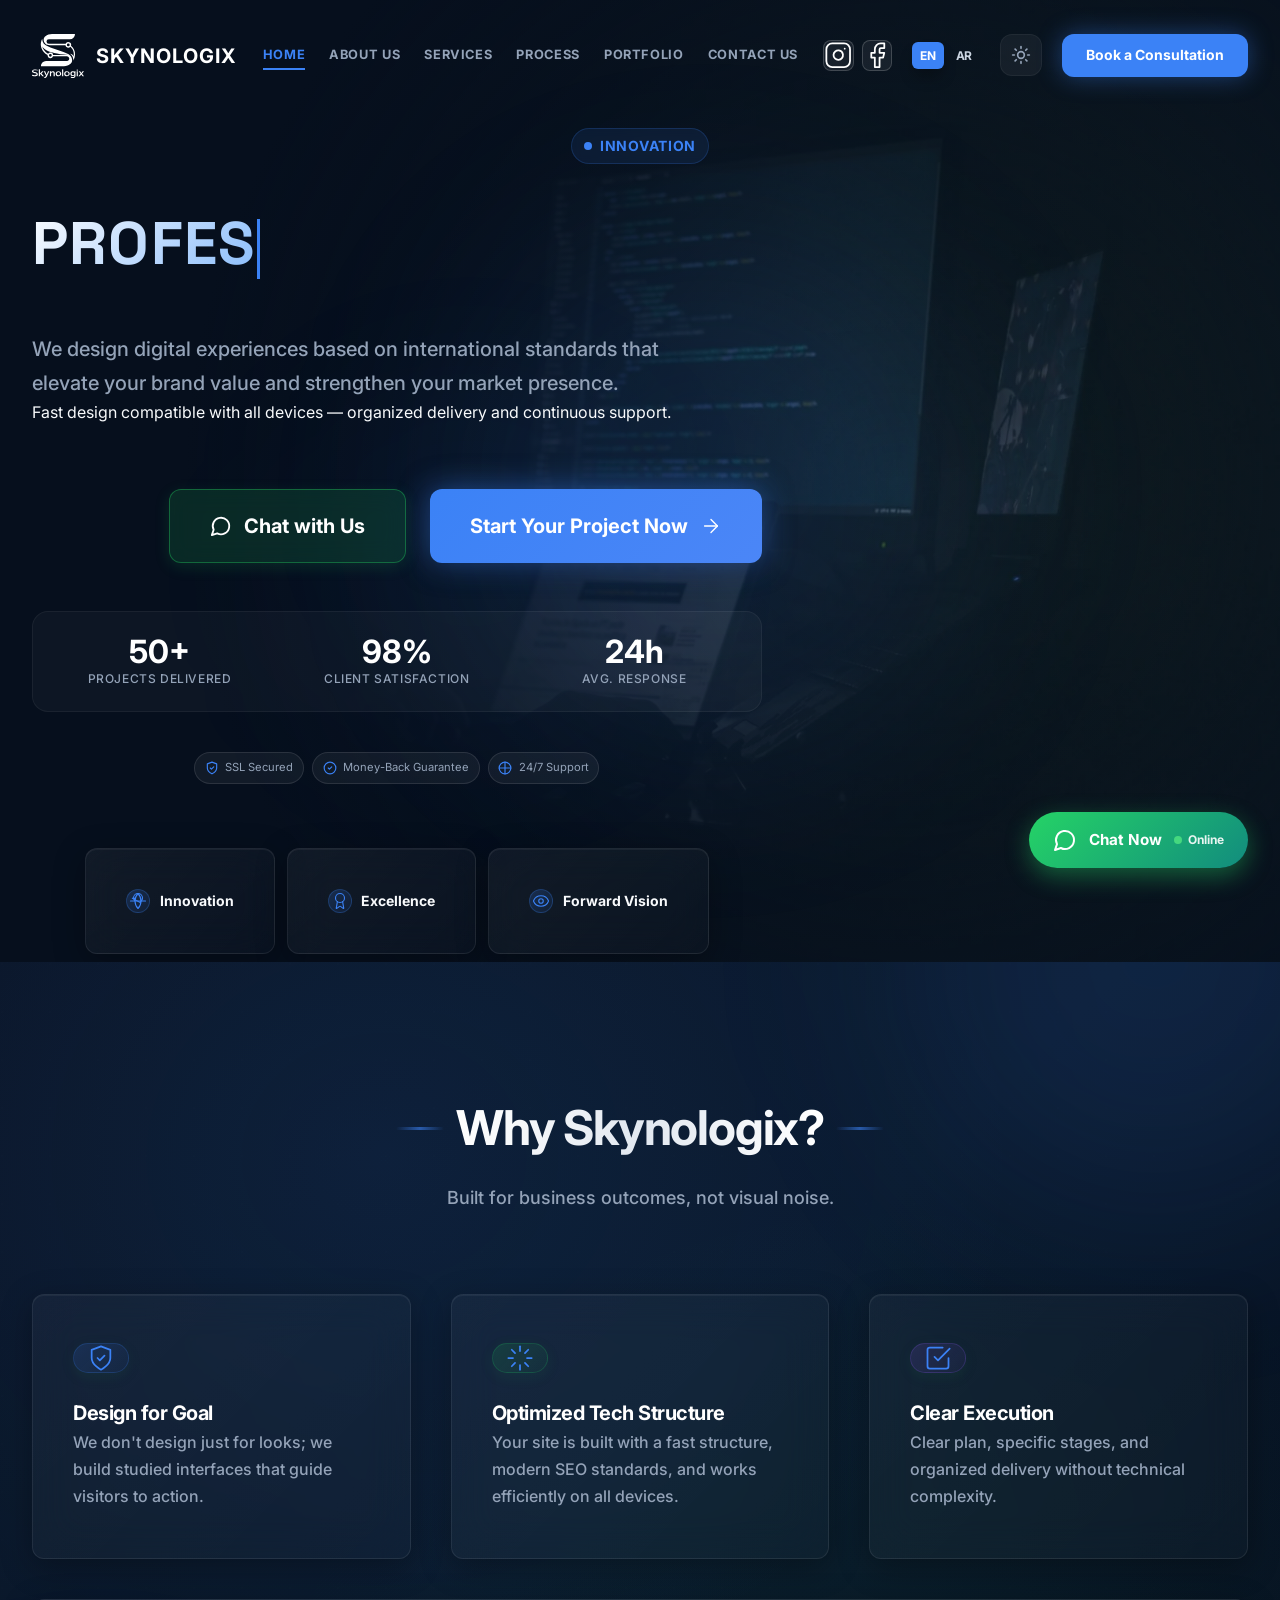
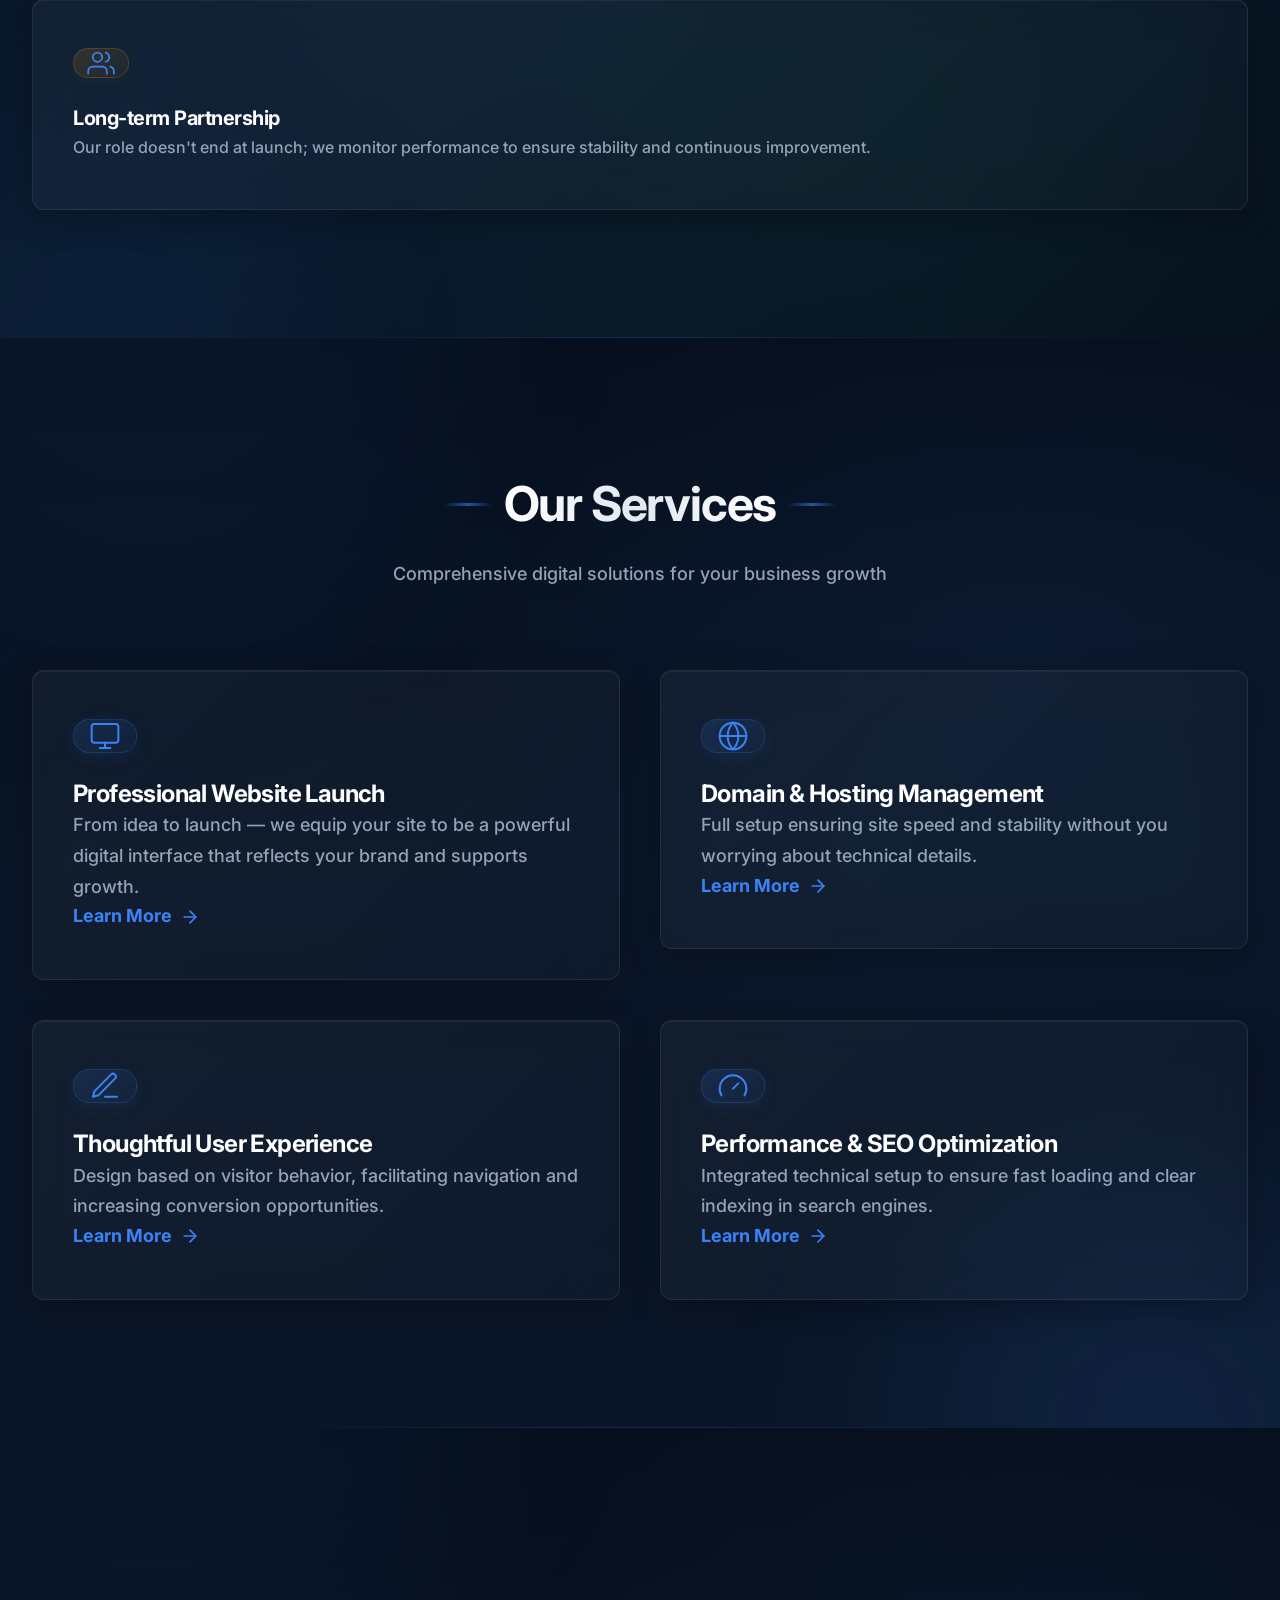
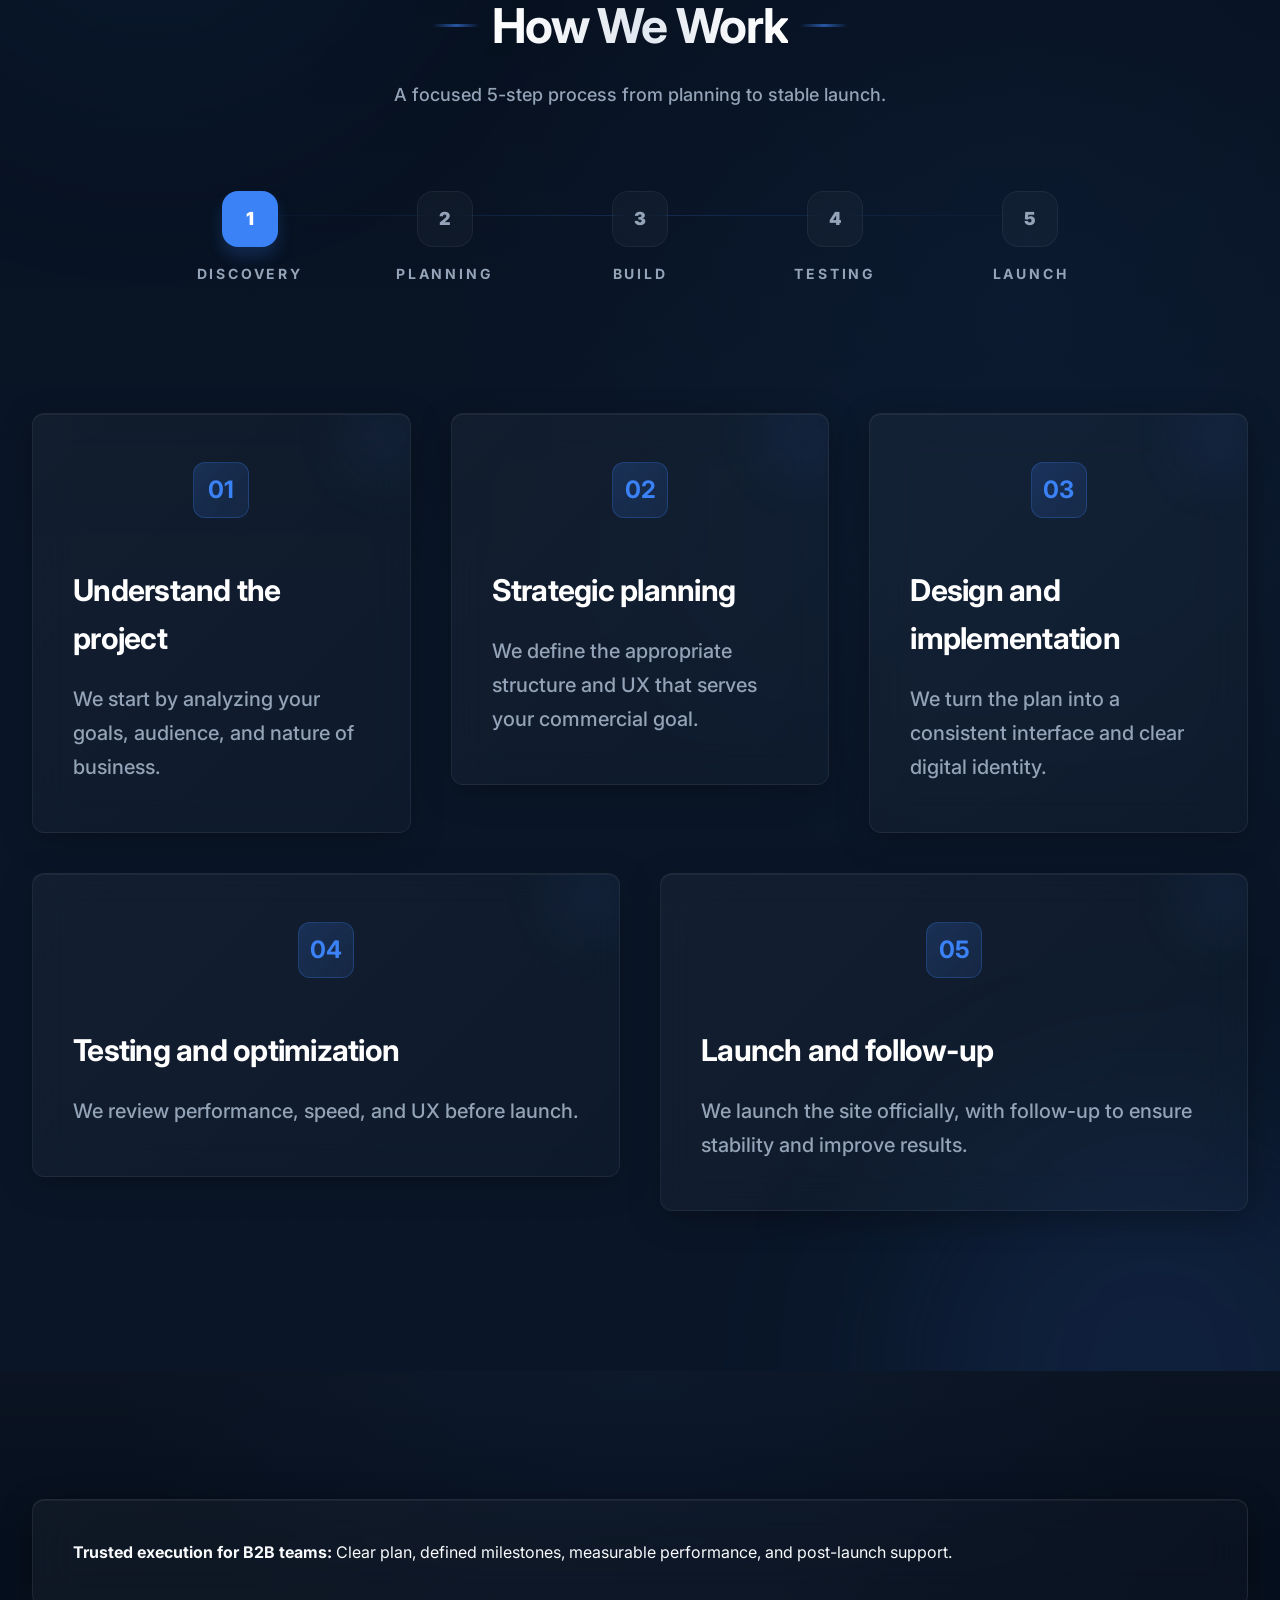
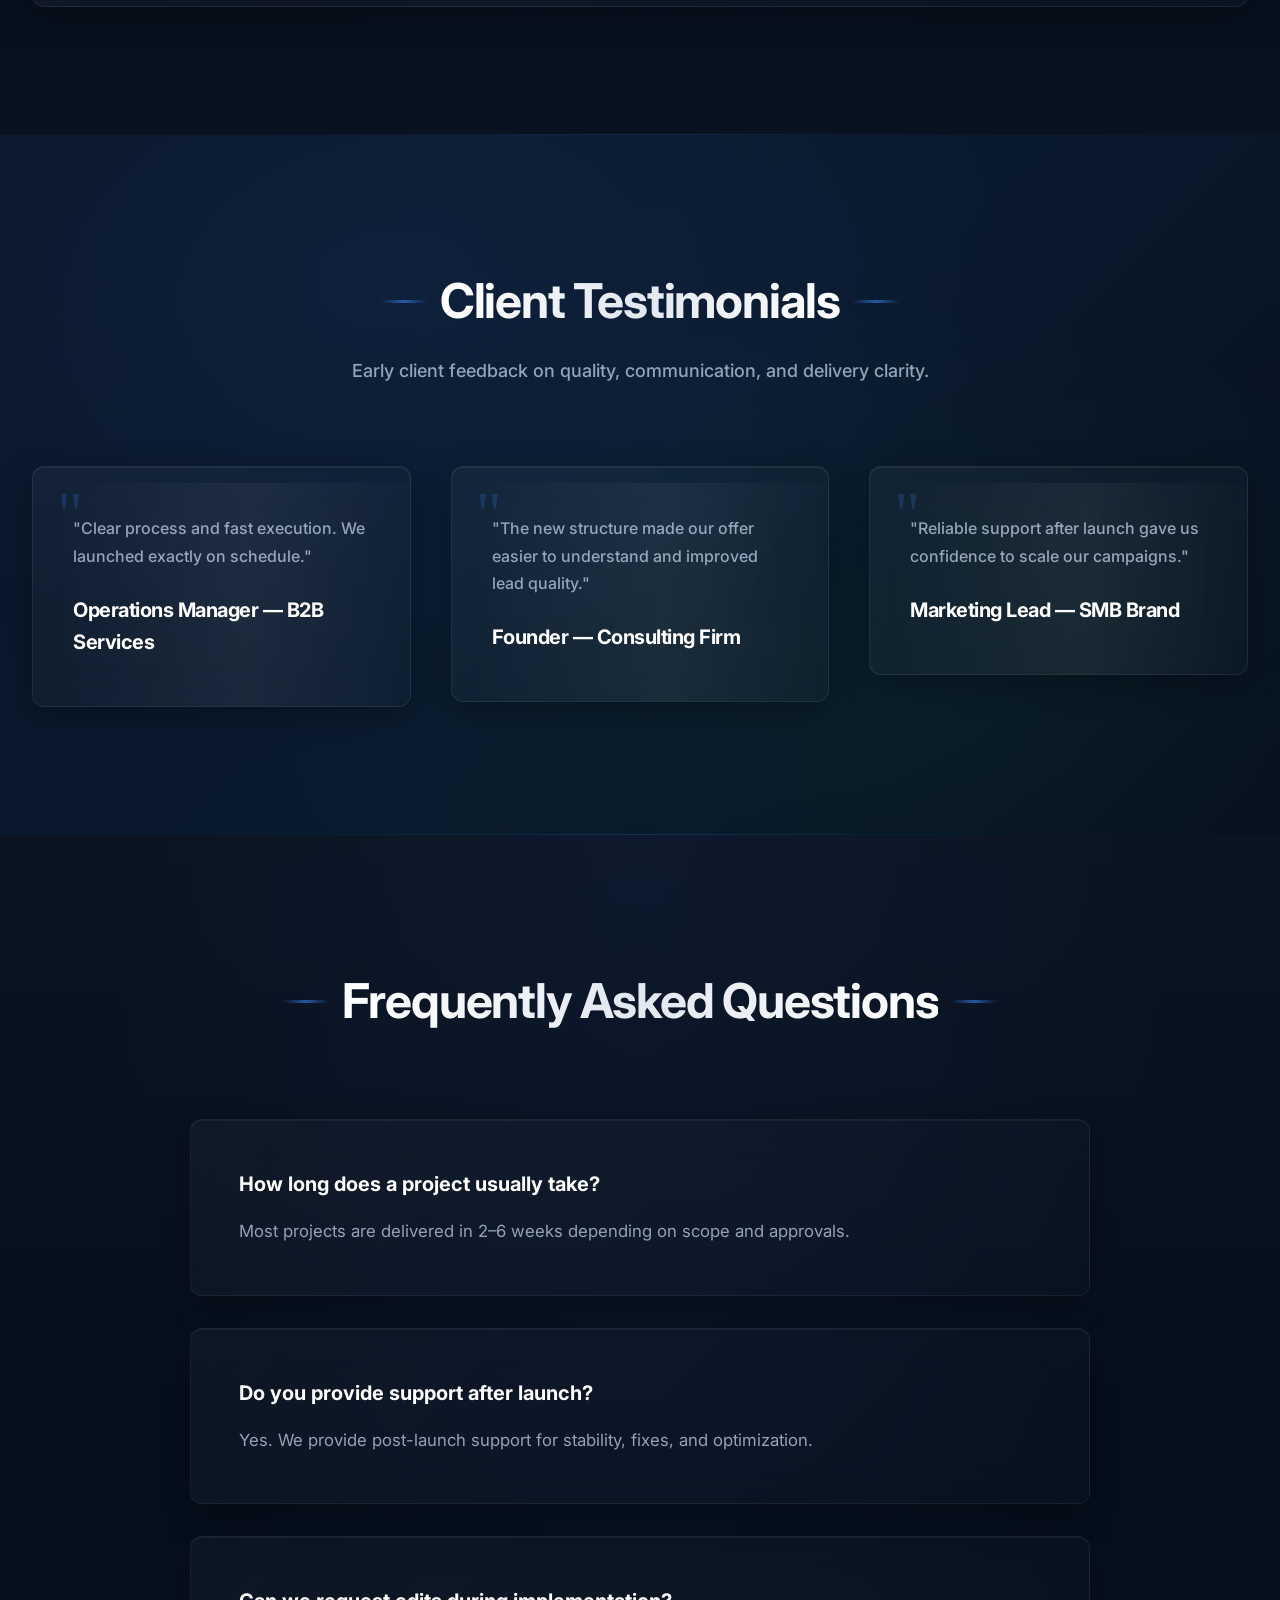
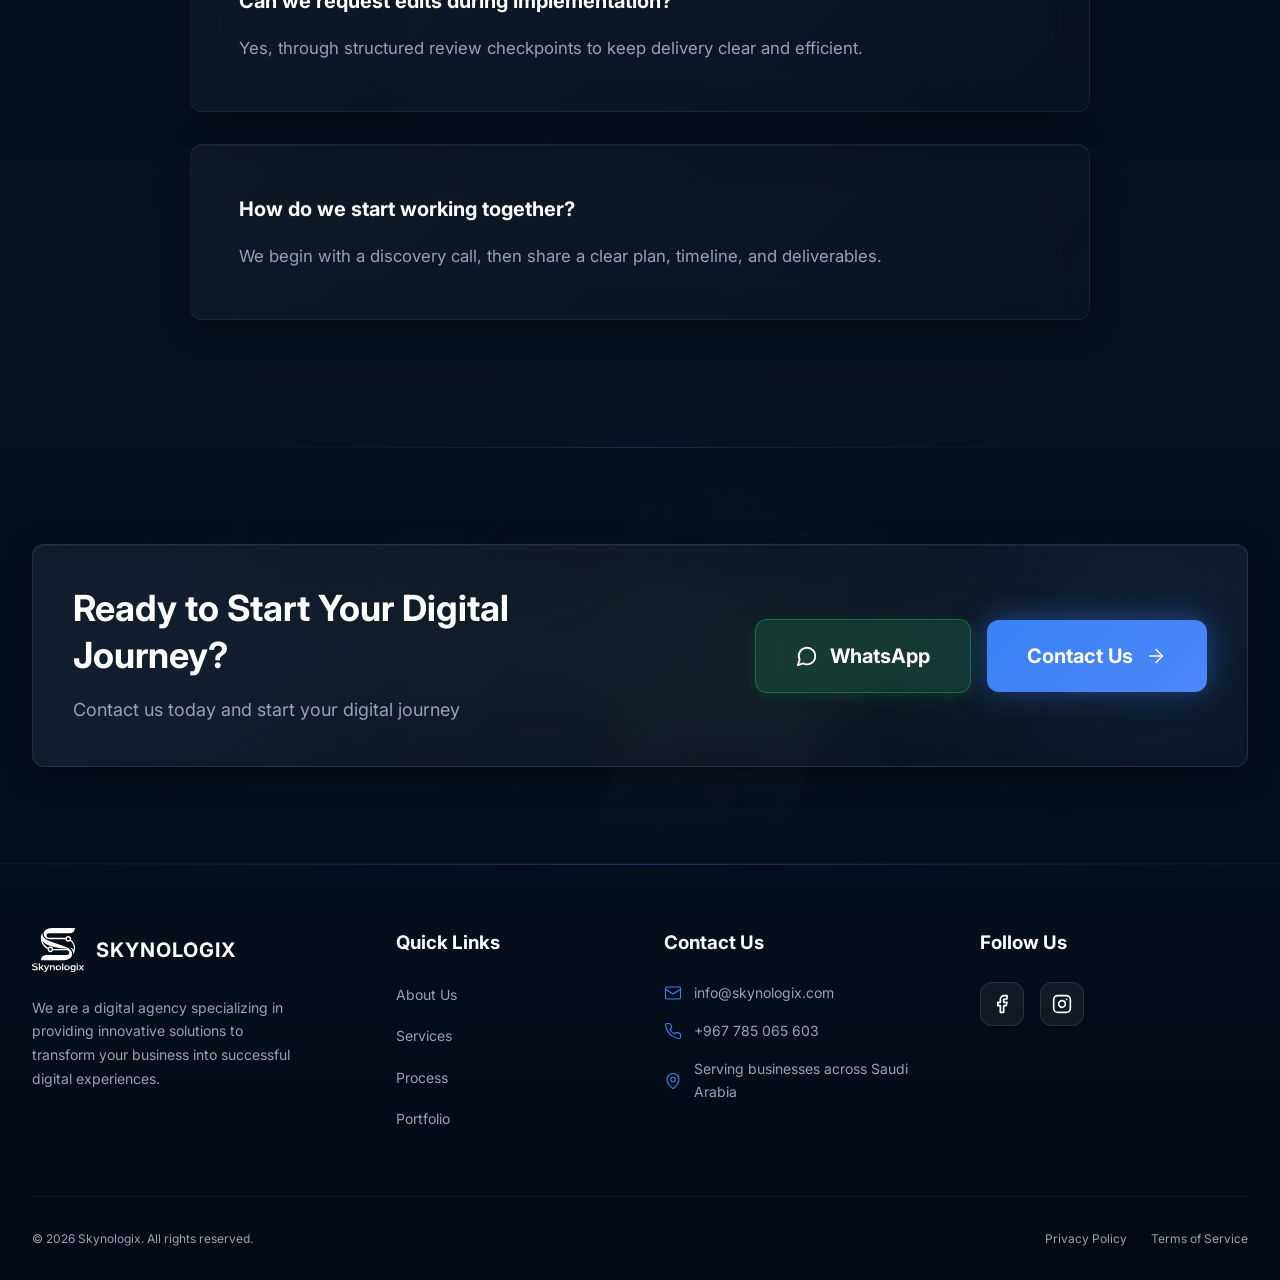
==== commit 2c6a2c7f: "refactor: reorder homepage sections and fix RTL hero layout - Move "Why Skynologix" section before "" ====
--- a/index.html
+++ b/index.html
@@ -301,123 +301,6 @@
     </div>
   </section>
 
-  <!-- ===== SERVICES PREVIEW ===== -->
-  <section class="section bg-primary" style="position:relative;overflow:hidden">
-    <div class="mesh-pattern" style="position:absolute;inset:0;opacity:.05"></div>
-    <div class="floating-glow animate-float"
-      style="top:0;left:0;width:600px;height:600px;background:rgba(59,130,246,0.05);transform:translate(-25%,-50%)">
-    </div>
-    <div class="floating-glow animate-float"
-      style="bottom:0;right:0;width:500px;height:500px;background:rgba(59,130,246,0.1);transform:translate(25%,50%);animation-delay:-3s">
-    </div>
-
-    <div class="container" style="position:relative;z-index:10">
-      <div class="reveal">
-        <div class="section-heading">
-          <div class="heading-row">
-            <div class="line"></div>
-            <h2 data-content="services.title">Our Services</h2>
-            <div class="line"></div>
-          </div>
-          <p data-content="services.subtitle">Comprehensive digital solutions for your business growth</p>
-        </div>
-      </div>
-
-      <div class="grid-2">
-        <div class="reveal feature-card glass-card glass-card-hover" data-delay="0">
-          <div class="icon-box">
-            <svg viewBox="0 0 24 24" fill="none" stroke="currentColor" stroke-width="2" stroke-linecap="round"
-              stroke-linejoin="round">
-              <rect width="20" height="14" x="2" y="3" rx="2" />
-              <line x1="8" x2="16" y1="21" y2="21" />
-              <line x1="12" x2="12" y1="17" y2="21" />
-            </svg>
-          </div>
-          <div>
-            <h3 data-content="services.card1_title">Professional Website Launch</h3>
-            <p data-content="services.card1_desc">From idea to launch — we equip your site to be a powerful digital
-              interface that reflects your brand and supports growth.</p>
-            <a href="services.html" class="learn-more">
-              <span data-content="services.card1_link">Learn More</span>
-              <svg viewBox="0 0 24 24" fill="none" stroke="currentColor" stroke-width="2" stroke-linecap="round"
-                stroke-linejoin="round">
-                <path d="M5 12h14" />
-                <path d="m12 5 7 7-7 7" />
-              </svg>
-            </a>
-          </div>
-        </div>
-        <div class="reveal feature-card glass-card glass-card-hover" data-delay="100">
-          <div class="icon-box">
-            <svg viewBox="0 0 24 24" fill="none" stroke="currentColor" stroke-width="2" stroke-linecap="round"
-              stroke-linejoin="round">
-              <circle cx="12" cy="12" r="10" />
-              <path d="M12 2a14.5 14.5 0 0 0 0 20 14.5 14.5 0 0 0 0-20" />
-              <path d="M2 12h20" />
-            </svg>
-          </div>
-          <div>
-            <h3 data-content="services.card2_title">Domain & Hosting Management</h3>
-            <p data-content="services.card2_desc">Full setup ensuring site speed and stability without you worrying
-              about technical details.</p>
-            <a href="services.html" class="learn-more">
-              <span data-content="services.card2_link">Learn More</span>
-              <svg viewBox="0 0 24 24" fill="none" stroke="currentColor" stroke-width="2" stroke-linecap="round"
-                stroke-linejoin="round">
-                <path d="M5 12h14" />
-                <path d="m12 5 7 7-7 7" />
-              </svg>
-            </a>
-          </div>
-        </div>
-        <div class="reveal feature-card glass-card glass-card-hover" data-delay="200">
-          <div class="icon-box">
-            <svg viewBox="0 0 24 24" fill="none" stroke="currentColor" stroke-width="2" stroke-linecap="round"
-              stroke-linejoin="round">
-              <path d="M12 20h9" />
-              <path d="M16.5 3.5a2.12 2.12 0 0 1 3 3L7 19l-4 1 1-4Z" />
-            </svg>
-          </div>
-          <div>
-            <h3 data-content="services.card3_title">Thoughtful User Experience</h3>
-            <p data-content="services.card3_desc">Design based on visitor behavior, facilitating navigation and
-              increasing conversion opportunities.</p>
-            <a href="services.html" class="learn-more">
-              <span data-content="services.card3_link">Learn More</span>
-              <svg viewBox="0 0 24 24" fill="none" stroke="currentColor" stroke-width="2" stroke-linecap="round"
-                stroke-linejoin="round">
-                <path d="M5 12h14" />
-                <path d="m12 5 7 7-7 7" />
-              </svg>
-            </a>
-          </div>
-        </div>
-        <div class="reveal feature-card glass-card glass-card-hover" data-delay="300">
-          <div class="icon-box">
-            <svg viewBox="0 0 24 24" fill="none" stroke="currentColor" stroke-width="2" stroke-linecap="round"
-              stroke-linejoin="round">
-              <path d="m12 14 4-4" />
-              <path d="M3.34 19a10 10 0 1 1 17.32 0" />
-            </svg>
-          </div>
-          <div>
-            <h3 data-content="services.card4_title">Performance & SEO Optimization</h3>
-            <p data-content="services.card4_desc">Integrated technical setup to ensure fast loading and clear indexing
-              in search engines.</p>
-            <a href="services.html" class="learn-more">
-              <span data-content="services.card4_link">Learn More</span>
-              <svg viewBox="0 0 24 24" fill="none" stroke="currentColor" stroke-width="2" stroke-linecap="round"
-                stroke-linejoin="round">
-                <path d="M5 12h14" />
-                <path d="m12 5 7 7-7 7" />
-              </svg>
-            </a>
-          </div>
-        </div>
-      </div>
-    </div>
-  </section>
-
   <!-- ===== WHY SKYNOLOGIX ===== -->
   <section class="section bg-navy" style="position:relative;overflow:hidden">
     <div class="mesh-pattern" style="position:absolute;inset:0;opacity:.05"></div>
@@ -503,6 +386,123 @@
             <h3 data-content="why_us.card4_title">Long-term Partnership</h3>
             <p data-content="why_us.card4_desc">Our role doesn't end at launch; we monitor performance to ensure
               stability and continuous improvement.</p>
+          </div>
+        </div>
+      </div>
+    </div>
+  </section>
+
+  <!-- ===== SERVICES PREVIEW ===== -->
+  <section class="section bg-primary" style="position:relative;overflow:hidden">
+    <div class="mesh-pattern" style="position:absolute;inset:0;opacity:.05"></div>
+    <div class="floating-glow animate-float"
+      style="top:0;left:0;width:600px;height:600px;background:rgba(59,130,246,0.05);transform:translate(-25%,-50%)">
+    </div>
+    <div class="floating-glow animate-float"
+      style="bottom:0;right:0;width:500px;height:500px;background:rgba(59,130,246,0.1);transform:translate(25%,50%);animation-delay:-3s">
+    </div>
+
+    <div class="container" style="position:relative;z-index:10">
+      <div class="reveal">
+        <div class="section-heading">
+          <div class="heading-row">
+            <div class="line"></div>
+            <h2 data-content="services.title">Our Services</h2>
+            <div class="line"></div>
+          </div>
+          <p data-content="services.subtitle">Comprehensive digital solutions for your business growth</p>
+        </div>
+      </div>
+
+      <div class="grid-2">
+        <div class="reveal feature-card glass-card glass-card-hover" data-delay="0">
+          <div class="icon-box">
+            <svg viewBox="0 0 24 24" fill="none" stroke="currentColor" stroke-width="2" stroke-linecap="round"
+              stroke-linejoin="round">
+              <rect width="20" height="14" x="2" y="3" rx="2" />
+              <line x1="8" x2="16" y1="21" y2="21" />
+              <line x1="12" x2="12" y1="17" y2="21" />
+            </svg>
+          </div>
+          <div>
+            <h3 data-content="services.card1_title">Professional Website Launch</h3>
+            <p data-content="services.card1_desc">From idea to launch — we equip your site to be a powerful digital
+              interface that reflects your brand and supports growth.</p>
+            <a href="services.html" class="learn-more">
+              <span data-content="services.card1_link">Learn More</span>
+              <svg viewBox="0 0 24 24" fill="none" stroke="currentColor" stroke-width="2" stroke-linecap="round"
+                stroke-linejoin="round">
+                <path d="M5 12h14" />
+                <path d="m12 5 7 7-7 7" />
+              </svg>
+            </a>
+          </div>
+        </div>
+        <div class="reveal feature-card glass-card glass-card-hover" data-delay="100">
+          <div class="icon-box">
+            <svg viewBox="0 0 24 24" fill="none" stroke="currentColor" stroke-width="2" stroke-linecap="round"
+              stroke-linejoin="round">
+              <circle cx="12" cy="12" r="10" />
+              <path d="M12 2a14.5 14.5 0 0 0 0 20 14.5 14.5 0 0 0 0-20" />
+              <path d="M2 12h20" />
+            </svg>
+          </div>
+          <div>
+            <h3 data-content="services.card2_title">Domain & Hosting Management</h3>
+            <p data-content="services.card2_desc">Full setup ensuring site speed and stability without you worrying
+              about technical details.</p>
+            <a href="services.html" class="learn-more">
+              <span data-content="services.card2_link">Learn More</span>
+              <svg viewBox="0 0 24 24" fill="none" stroke="currentColor" stroke-width="2" stroke-linecap="round"
+                stroke-linejoin="round">
+                <path d="M5 12h14" />
+                <path d="m12 5 7 7-7 7" />
+              </svg>
+            </a>
+          </div>
+        </div>
+        <div class="reveal feature-card glass-card glass-card-hover" data-delay="200">
+          <div class="icon-box">
+            <svg viewBox="0 0 24 24" fill="none" stroke="currentColor" stroke-width="2" stroke-linecap="round"
+              stroke-linejoin="round">
+              <path d="M12 20h9" />
+              <path d="M16.5 3.5a2.12 2.12 0 0 1 3 3L7 19l-4 1 1-4Z" />
+            </svg>
+          </div>
+          <div>
+            <h3 data-content="services.card3_title">Thoughtful User Experience</h3>
+            <p data-content="services.card3_desc">Design based on visitor behavior, facilitating navigation and
+              increasing conversion opportunities.</p>
+            <a href="services.html" class="learn-more">
+              <span data-content="services.card3_link">Learn More</span>
+              <svg viewBox="0 0 24 24" fill="none" stroke="currentColor" stroke-width="2" stroke-linecap="round"
+                stroke-linejoin="round">
+                <path d="M5 12h14" />
+                <path d="m12 5 7 7-7 7" />
+              </svg>
+            </a>
+          </div>
+        </div>
+        <div class="reveal feature-card glass-card glass-card-hover" data-delay="300">
+          <div class="icon-box">
+            <svg viewBox="0 0 24 24" fill="none" stroke="currentColor" stroke-width="2" stroke-linecap="round"
+              stroke-linejoin="round">
+              <path d="m12 14 4-4" />
+              <path d="M3.34 19a10 10 0 1 1 17.32 0" />
+            </svg>
+          </div>
+          <div>
+            <h3 data-content="services.card4_title">Performance & SEO Optimization</h3>
+            <p data-content="services.card4_desc">Integrated technical setup to ensure fast loading and clear indexing
+              in search engines.</p>
+            <a href="services.html" class="learn-more">
+              <span data-content="services.card4_link">Learn More</span>
+              <svg viewBox="0 0 24 24" fill="none" stroke="currentColor" stroke-width="2" stroke-linecap="round"
+                stroke-linejoin="round">
+                <path d="M5 12h14" />
+                <path d="m12 5 7 7-7 7" />
+              </svg>
+            </a>
           </div>
         </div>
       </div>
--- a/css/styles.css
+++ b/css/styles.css
@@ -294,7 +294,9 @@
 
 /* ===== BASE ===== */
 html {
-  scroll-behavior: smooth
+  scroll-behavior: smooth;
+  overflow-x: hidden;
+  overflow-x: clip;
 }
 
 body {
@@ -305,6 +307,7 @@
   color: var(--text-primary);
   transition: background-color .3s, color .3s;
   line-height: 1.6;
+  overflow-x: hidden;
 }
 
 [dir="rtl"] body {
@@ -1050,7 +1053,8 @@
 .hero-bg {
   position: absolute;
   inset: 0;
-  z-index: 0
+  z-index: 0;
+  overflow: hidden
 }
 
 .hero-bg img {
@@ -1078,6 +1082,19 @@
   [dir="rtl"] .hero-overlay {
     background: linear-gradient(to bottom, rgba(6, 15, 29, 0.3) 0%, rgba(6, 15, 29, 0.75) 60%, #060f1d 100%)
   }
+
+  [dir="rtl"] .hero {
+    justify-content: center;
+  }
+
+  [dir="rtl"] .hero-content,
+  [dir="rtl"] .hero-inner {
+    text-align: center;
+  }
+
+  [dir="rtl"] .hero-ctas {
+    justify-content: center;
+  }
 }
 
 /* ===== HERO BADGE CENTERING ===== */
@@ -1251,6 +1268,17 @@
   gap: 1.5rem;
   padding-top: 1.5rem;
   margin-top: 2.5rem
+}
+
+[dir="rtl"] .hero-ctas {
+  flex-direction: row
+}
+
+@media (max-width: 639px) {
+  [dir="rtl"] .hero-ctas {
+    flex-direction: column;
+    align-items: center;
+  }
 }
 
 .btn-primary {
@@ -1899,7 +1927,8 @@
 .cta-bg {
   position: absolute;
   inset: 0;
-  z-index: 0
+  z-index: 0;
+  overflow: hidden
 }
 
 .cta-bg img {
@@ -2030,7 +2059,8 @@
 .page-header-bg {
   position: absolute;
   inset: 0;
-  z-index: 0
+  z-index: 0;
+  overflow: hidden
 }
 
 .page-header-bg img {
@@ -2775,13 +2805,16 @@
   position: absolute;
   width: 400px;
   height: 400px;
+  max-width: 100vw;
   border-radius: 50%;
   background: radial-gradient(circle, rgba(59, 130, 246, 0.15) 0%, transparent 70%);
   pointer-events: none;
   z-index: 5;
   opacity: 0;
   transition: opacity 0.3s;
-  transform: translate(-50%, -50%)
+  transform: translate(-50%, -50%);
+  left: -200px;
+  top: -200px;
 }
 
 .hero:hover .hero-cursor-glow {
@@ -2878,7 +2911,7 @@
 .btn-whatsapp svg {
   width: 22px;
   height: 22px;
-  animation: whatsapp-bounce 2s infinite
+  animation: whatsapp-bounce 2s infinite;
 }
 
 @keyframes whatsapp-bounce {
@@ -3042,7 +3075,7 @@
 .step-card {
   padding: 3rem 2.5rem;
   /* More internal spacing */
-  height: 100%;
+  height: 100%
 }
 
 /* 5. Lighter Icons */
